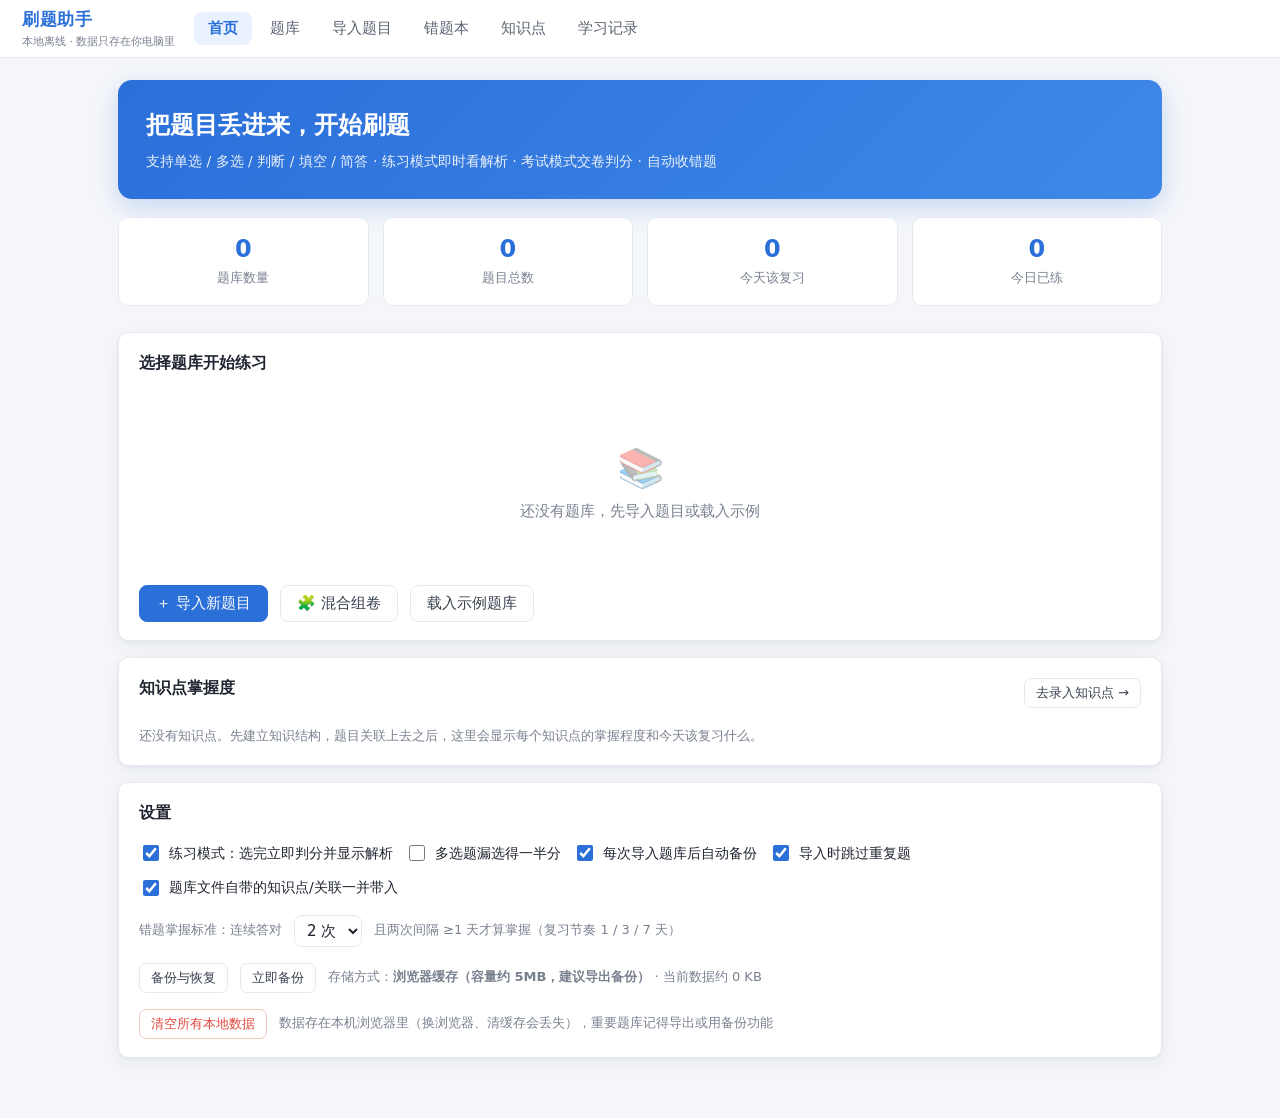
==== brush-quiz/index.html @ 9d6b0008 "添加 刷题助手（brush-quiz）：本地离线刷题应用（练习/考试/错题本/知识点掌握度）" ====
<!-- 刷题助手 · 发布版（由 build.js 从 index.dev.html 自动生成，请勿直接改这个文件） -->
<!DOCTYPE html><html lang="zh-CN"><head><meta charset="UTF-8"><meta name="viewport" content="width=device-width, initial-scale=1"><title>刷题助手 · 本地版</title><style>:root{--primary:#2b6fd9;--primary-dark:#1f56ad;--primary-soft:#eaf2ff;--ok:#18a058;--ok-soft:#e7f8ef;--err:#e0463c;--err-soft:#fdeceb;--warn:#e08b12;--warn-soft:#fff5e3;--bg:#f4f6f9;--card:#ffffff;--text:#1f2430;--muted:#79818f;--line:#e6e9ef;--radius:10px;--shadow:0 1px 3px rgba(20,30,50,.06),0 6px 18px rgba(20,30,50,.05)}*{box-sizing:border-box}.card.drop-on{border-color:var(--primary);background:var(--primary-soft);box-shadow:0 0 0 3px rgba(43,111,217,.14);transition:background .12s,border-color .12s}.card.drop-on::after{content:'松手就导入';display:block;margin-top:8px;font-size:13px;color:var(--primary)}html,body{margin:0;padding:0}body{font-family:system-ui,-apple-system,"PingFang SC","Microsoft YaHei","Helvetica Neue",Arial,sans-serif;background:var(--bg);color:var(--text);font-size:15px;line-height:1.6;-webkit-font-smoothing:antialiased}button,input,select,textarea{font-family:inherit;font-size:inherit;color:inherit}button{cursor:pointer}a{color:var(--primary);text-decoration:none}.topbar{position:sticky;top:0;z-index:50;background:#fff;border-bottom:1px solid var(--line);display:flex;align-items:center;gap:18px;padding:0 22px;height:58px}.brand{font-weight:700;font-size:17px;letter-spacing:.5px;color:var(--primary);white-space:nowrap}.brand small{display:block;font-size:11px;color:var(--muted);font-weight:400;letter-spacing:0}.nav{display:flex;gap:4px;overflow-x:auto}.nav button{background:none;border:0;padding:7px 14px;border-radius:8px;color:#5b6472;font-weight:500;white-space:nowrap}.nav button:hover{background:#f1f4f8}.nav button.active{background:var(--primary-soft);color:var(--primary);font-weight:600}.spacer{flex:1}.topbar .mini{font-size:12.5px;color:var(--muted)}.wrap{max-width:1080px;margin:0 auto;padding:22px 18px 60px}.wrap.wide{max-width:1240px}.card{background:var(--card);border:1px solid var(--line);border-radius:var(--radius);box-shadow:var(--shadow)}.pad{padding:18px 20px}.mt{margin-top:16px}.mt2{margin-top:26px}.row{display:flex;gap:12px;align-items:center;flex-wrap:wrap}.between{display:flex;gap:12px;align-items:center;justify-content:space-between;flex-wrap:wrap}.muted{color:var(--muted)}.small{font-size:13px}h2{font-size:19px;margin:0 0 4px}h3{font-size:15.5px;margin:0 0 10px}.btn{border:1px solid var(--line);background:#fff;border-radius:8px;padding:8px 16px;font-weight:500;transition:.15s;color:#39414f}.btn:hover{border-color:#c9d3e2;background:#fafbfd}.btn.primary{background:var(--primary);border-color:var(--primary);color:#fff}.btn.primary:hover{background:var(--primary-dark);border-color:var(--primary-dark)}.btn.ok{background:var(--ok);border-color:var(--ok);color:#fff}.btn.ok:hover{filter:brightness(.94)}.btn.danger{color:var(--err);border-color:#f3c7c3}.btn.danger:hover{background:var(--err-soft)}.btn.sm{padding:5px 11px;font-size:13px;border-radius:7px}.btn:disabled{opacity:.5;cursor:not-allowed}.btn.ghost{background:transparent;border-color:transparent;color:var(--primary)}.btn.ghost:hover{background:var(--primary-soft)}label.f{display:block;font-size:13px;color:#5b6472;margin-bottom:5px;font-weight:500}input[type=text],input[type=number],select,textarea{width:100%;padding:9px 11px;border:1px solid var(--line);border-radius:8px;background:#fff;outline:none}input[type=text]:focus,input[type=number]:focus,select:focus,textarea:focus{border-color:var(--primary);box-shadow:0 0 0 3px rgba(43,111,217,.12)}textarea{resize:vertical;line-height:1.6}.field{margin-bottom:14px}.grid2{display:grid;grid-template-columns:1fr 1fr;gap:14px}.grid3{display:grid;grid-template-columns:repeat(3,1fr);gap:14px}@media(max-width:720px){.grid2,.grid3{grid-template-columns:1fr}}.hero{background:linear-gradient(135deg,#2b6fd9,#3f88e8);color:#fff;border-radius:14px;padding:26px 28px;box-shadow:0 8px 24px rgba(43,111,217,.22)}.hero h1{margin:0 0 6px;font-size:24px}.hero p{margin:0;opacity:.9;font-size:14px}.stat-grid{display:grid;grid-template-columns:repeat(4,1fr);gap:14px;margin-top:18px}@media(max-width:720px){.stat-grid{grid-template-columns:repeat(2,1fr)}}.stat{background:#fff;border:1px solid var(--line);border-radius:var(--radius);padding:16px;text-align:center}.stat b{display:block;font-size:24px;color:var(--primary);line-height:1.3}.stat span{font-size:12.5px;color:var(--muted)}.bank-list{display:flex;flex-direction:column;gap:10px}.bank-item{display:flex;align-items:center;gap:14px;padding:14px 16px;border:1px solid var(--line);border-radius:var(--radius);background:#fff}.bank-item:hover{border-color:#c3d5f0}.bank-item .nm{font-weight:600}.bank-item .meta{font-size:12.5px;color:var(--muted);margin-top:2px}.tag{display:inline-block;font-size:11.5px;padding:1px 8px;border-radius:20px;background:#eef1f6;color:#5b6472;margin-right:5px}.tag.blue{background:var(--primary-soft);color:var(--primary)}.tag.green{background:var(--ok-soft);color:var(--ok)}.tag.red{background:var(--err-soft);color:var(--err)}.tag.orange{background:var(--warn-soft);color:var(--warn)}.empty{text-align:center;padding:46px 20px;color:var(--muted)}.empty .ico{font-size:38px;opacity:.4}.quiz-head{position:sticky;top:58px;z-index:40;background:#fff;border-bottom:1px solid var(--line);padding:10px 18px;display:flex;align-items:center;gap:16px;flex-wrap:wrap}.quiz-body{display:grid;grid-template-columns:1fr 250px;gap:18px;align-items:start;margin-top:18px}@media(max-width:900px){.quiz-body{grid-template-columns:1fr}.sheet{position:static!important}}.sheet{position:sticky;top:120px}.sheet-grid{display:grid;grid-template-columns:repeat(5,1fr);gap:8px}.cell{aspect-ratio:1;border:1px solid var(--line);border-radius:7px;background:#fff;font-size:13px;display:flex;align-items:center;justify-content:center;position:relative;font-weight:500}.cell:hover{border-color:var(--primary)}.cell.done{background:var(--primary-soft);border-color:#bcd6f7;color:var(--primary)}.cell.right{background:var(--ok-soft);border-color:#b7e6cb;color:var(--ok)}.cell.wrong{background:var(--err-soft);border-color:#f6c7c3;color:var(--err)}.cell.mark{border-color:var(--warn);color:var(--warn)}.cell.cur{outline:2px solid var(--primary);outline-offset:1px}.cell .star{position:absolute;top:-4px;right:-4px;font-size:10px;color:#f5b73d}.legend{display:flex;flex-wrap:wrap;gap:10px;font-size:12px;color:var(--muted);margin-top:12px}.legend i{width:11px;height:11px;border-radius:3px;display:inline-block;margin-right:4px;border:1px solid var(--line);vertical-align:-1px}.qcard{padding:22px 24px}.qtitle{display:flex;gap:8px;align-items:baseline;margin-bottom:12px;flex-wrap:wrap}.qno{font-size:17px;font-weight:700}.qstem{font-size:16px;line-height:1.85;white-space:pre-wrap;word-break:break-word}.qstem img{max-width:100%}.opts{display:flex;flex-direction:column;gap:10px;margin-top:16px}.opt{display:flex;gap:11px;align-items:flex-start;padding:12px 14px;border:1px solid var(--line);border-radius:9px;background:#fff;cursor:pointer;text-align:left;width:100%;transition:.12s;line-height:1.6}.opt:hover{border-color:#bcd6f7;background:#fafbfd}.opt .k{flex:0 0 26px;height:26px;border-radius:50%;border:1px solid var(--line);display:flex;align-items:center;justify-content:center;font-size:13px;font-weight:600;background:#fff}.opt .k.sq{border-radius:6px}.opt.sel{border-color:var(--primary);background:var(--primary-soft)}.opt.sel .k{background:var(--primary);color:#fff;border-color:var(--primary)}.opt.right{border-color:var(--ok);background:var(--ok-soft)}.opt.right .k{background:var(--ok);color:#fff;border-color:var(--ok)}.opt.bad{border-color:var(--err);background:var(--err-soft)}.opt.bad .k{background:var(--err);color:#fff;border-color:var(--err)}.opt.locked{cursor:default}.blanks{display:flex;flex-direction:column;gap:10px;margin-top:14px}.blank-row{display:flex;gap:10px;align-items:center}.blank-row .idx{flex:0 0 auto;font-size:13px;color:var(--muted)}.blank-row input{flex:1;min-width:0}.feedback{margin-top:16px;border-radius:9px;padding:13px 15px;font-size:14px}.anscmp{display:grid;grid-template-columns:repeat(auto-fit,minmax(200px,1fr));gap:10px;margin-top:8px}.anscmp b{font-size:12px;color:var(--muted);font-weight:600}.anscmp pre{margin:4px 0 0;padding:7px 10px;background:rgba(255,255,255,.75);border:1px solid var(--line);border-radius:7px;font-size:13px;line-height:1.6;white-space:pre-wrap;word-break:break-word;font-family:ui-monospace,SFMono-Regular,Menlo,Consolas,"Courier New",monospace}.feedback.ok{background:var(--ok-soft);border:1px solid #c6ecd6}.feedback.bad{background:var(--err-soft);border:1px solid #f6cdc9}.feedback b{display:block;margin-bottom:4px}.qfoot{display:flex;gap:10px;align-items:center;justify-content:space-between;margin-top:20px;padding-top:16px;border-top:1px dashed var(--line);flex-wrap:wrap}.timer{font-variant-numeric:tabular-nums;font-weight:600;color:var(--primary)}.timer.urgent{color:var(--err)}.progress{height:6px;background:#eef1f6;border-radius:6px;overflow:hidden;flex:1;min-width:120px}.progress i{display:block;height:100%;background:var(--primary);border-radius:6px;transition:.25s}.score-card{display:flex;align-items:center;gap:26px;padding:24px;flex-wrap:wrap}.score-num{font-size:46px;font-weight:800;line-height:1;color:var(--primary)}.score-num.pass{color:var(--ok)}.score-num.fail{color:var(--err)}.ring{flex:0 0 auto}.res-item{padding:16px 18px;border-top:1px solid var(--line)}.res-item .stemline{font-size:15px;line-height:1.75}.res-item .ansline{margin-top:10px;font-size:13.5px;display:flex;flex-wrap:wrap;gap:6px 18px}.badge{font-size:12px;padding:2px 9px;border-radius:6px;font-weight:600}.badge.ok{background:var(--ok-soft);color:var(--ok)}.badge.bad{background:var(--err-soft);color:var(--err)}.badge.warn{background:var(--warn-soft);color:var(--warn)}table.tb{width:100%;border-collapse:collapse;font-size:14px}table.tb th,table.tb td{padding:9px 10px;border-bottom:1px solid var(--line);text-align:left;vertical-align:top}table.tb th{color:var(--muted);font-weight:600;font-size:13px;background:#fafbfd}table.tb tr:hover td{background:#fafbfd}.scroll{overflow-x:auto}.toast{position:fixed;left:50%;bottom:34px;transform:translate(-50%,20px);background:#222831;color:#fff;padding:10px 20px;border-radius:8px;font-size:14px;opacity:0;pointer-events:none;transition:.22s;z-index:999}.toast.show{opacity:1;transform:translate(-50%,0)}.modal{position:fixed;inset:0;background:rgba(20,25,35,.45);display:none;align-items:center;justify-content:center;z-index:200;padding:20px}.modal.show{display:flex}.modal-box{background:#fff;border-radius:12px;max-width:640px;width:100%;max-height:86vh;overflow:auto;padding:22px}.code{background:#f7f9fc;border:1px solid var(--line);border-radius:8px;padding:12px 14px;font-size:13px;line-height:1.7;white-space:pre-wrap;word-break:break-word;font-family:ui-monospace,Menlo,Consolas,"Courier New",monospace}hr.sep{border:0;border-top:1px solid var(--line);margin:18px 0}.pv-item{border:1px solid var(--line);border-radius:9px;padding:12px 14px;margin-bottom:10px;background:#fff}.pv-item.has{border-color:#f0c4bf;background:#fffaf9}.pv-item .idx{font-weight:700;color:var(--muted);min-width:32px;font-size:13px}.pv-item textarea{min-height:42px;font-size:13.5px}.pv-item .fld{margin-bottom:7px}.pv-item label.f{margin-bottom:3px}.pv-scroll{max-height:460px;overflow:auto;padding-right:4px}details.raw{margin-top:12px}details.raw summary{cursor:pointer;color:var(--primary);font-size:14px}details.raw pre{background:#f7f9fc;border:1px solid var(--line);border-radius:8px;padding:10px;font-size:12.5px;white-space:pre-wrap;word-break:break-word;max-height:240px;overflow:auto;margin-top:8px;line-height:1.6}.tagbar{display:flex;flex-wrap:wrap;gap:8px}.tagpick{border:1px solid var(--line);background:#fff;border-radius:20px;padding:3px 12px;font-size:13px;cursor:pointer}.tagpick.on{background:var(--primary);border-color:var(--primary);color:#fff}.tagpick .n{opacity:.65;font-size:12px;margin-left:4px}.view{display:none}.view.show{display:block}.chk{display:flex;align-items:center;gap:7px;font-size:14px;cursor:pointer;user-select:none}.chk input{width:16px;height:16px;accent-color:var(--primary)}.codeblock{margin:12px 0;border:1px solid var(--line);border-radius:9px;background:#f7f9fc;overflow:hidden}.codeblock .cb-head{display:flex;align-items:center;justify-content:space-between;gap:10px;padding:5px 10px 5px 14px;background:#eef2f8;border-bottom:1px solid var(--line);font-size:12px;color:var(--muted)}.codeblock .cb-head .ops{display:flex;gap:6px;align-items:center}.codeblock pre{margin:0;padding:12px 15px;overflow:auto;max-height:420px;font-size:13px;line-height:1.6;font-family:ui-monospace,SFMono-Regular,Menlo,Consolas,"Courier New",monospace;white-space:pre;tab-size:4;background:#f7f9fc}.codeblock pre.fold{max-height:220px}.codeblock .cb-more{padding:6px 14px;border-top:1px dashed var(--line);background:#fff}.mini-btn{border:1px solid var(--line);background:#fff;border-radius:6px;padding:2px 9px;font-size:12px;color:#5b6472}.mini-btn:hover{border-color:var(--primary);color:var(--primary);background:var(--primary-soft)}.rtext{white-space:pre-wrap;word-break:break-word}.qimgs{display:flex;flex-wrap:wrap;gap:10px;margin:10px 0}.qimgs img{max-width:100%;max-height:340px;border:1px solid var(--line);border-radius:8px;background:#fff;cursor:zoom-in;display:block}.qimgs img.thumb{max-width:130px;max-height:90px}.opt .ot{flex:1;min-width:0}.opt .ot img.thumb{max-width:120px;max-height:80px;border:1px solid var(--line);border-radius:6px;margin-top:6px;display:block}.opt .ot pre{margin:0;font-family:ui-monospace,SFMono-Regular,Menlo,Consolas,"Courier New",monospace;font-size:12.5px;line-height:1.55;white-space:pre-wrap;word-break:break-word;background:#f7f9fc;border-radius:6px;padding:6px 9px}.imgzoom{max-width:96vw;max-height:80vh;display:block;margin:0 auto;border-radius:8px;background:#fff}.imgcell{display:flex;gap:8px;align-items:center;margin-top:6px}.imgcell img{max-width:110px;max-height:74px;border:1px solid var(--line);border-radius:6px}.file-item{border:1px solid var(--line);border-radius:9px;padding:11px 14px;margin-bottom:9px;background:#fff;display:flex;gap:10px;align-items:center;flex-wrap:wrap}.file-item.off{opacity:.42}.file-item .fn{font-weight:600;min-width:150px;flex:1}.file-item .meta{font-size:12.5px;color:var(--muted);width:100%;padding-left:26px}.file-item input[type=text]{max-width:320px}.bsel{border:1px solid var(--line);background:#fff;border-radius:20px;padding:3px 12px;font-size:13px;cursor:pointer}.bsel.on{background:var(--primary);border-color:var(--primary);color:#fff}.report{display:grid;grid-template-columns:repeat(auto-fill,minmax(132px,1fr));gap:10px;margin-top:12px}.report .rp{border:1px solid var(--line);border-radius:9px;padding:9px 12px;background:#fff}.report .rp b{display:block;font-size:19px;line-height:1.3}.report .rp span{font-size:12px;color:var(--muted)}.report .rp.err b{color:var(--err)}.report .rp.warn b{color:var(--warn)}.report .rp.ok b{color:var(--ok)}.mbar{height:6px;border-radius:6px;background:#eef1f6;overflow:hidden;min-width:70px;flex:1;max-width:160px}.mbar i{display:block;height:100%;background:var(--ok);border-radius:6px}.mbar i.low{background:var(--err)}.mbar i.mid{background:var(--warn)}.modal-box.wide{max-width:880px}.ptree{border:1px solid var(--line);border-radius:10px;background:#fff;overflow:hidden}.ptree .hd{display:flex;align-items:center;gap:8px;padding:9px 14px;background:#f7f9fc;border-bottom:1px solid var(--line);font-size:12px;color:var(--muted)}.pt-row{display:flex;align-items:flex-start;gap:8px;padding:9px 14px;border-bottom:1px solid var(--line)}.pt-row:last-child{border-bottom:0}.pt-row:hover{background:#fafbfd}.pt-row .nmid{flex:1;min-width:0}.pt-row .nm{font-weight:600;cursor:pointer;word-break:break-all}.pt-row .nm:hover{color:var(--primary);text-decoration:underline}.pt-row .cnt{font-size:11.5px;color:var(--muted);margin-top:2px}.pt-row.open{background:#f4f8ff}.pt-toggle{width:16px;flex:0 0 16px;text-align:center;cursor:pointer;color:var(--muted);user-select:none;font-size:11px;line-height:22px}.pt-bar{width:110px;flex:0 0 110px}.lvl{font-size:11px;padding:1px 8px;border-radius:20px;white-space:nowrap;flex:0 0 auto}.lvl0{background:#eef1f6;color:#8a93a3}.lvl1{background:#fde9e9;color:#c0392b}.lvl2{background:#fdf3e0;color:#b7791f}.lvl3{background:#eaf3fd;color:#2b6cb0}.lvl4{background:#e6f6ec;color:#1e7e43}.evid{font-size:10.5px;padding:1px 6px;border-radius:4px;white-space:nowrap;flex:0 0 auto;cursor:help;letter-spacing:.2px}.e-none{background:#eef1f6;color:#8a93a3}.e-low{background:#fff4e5;color:#b7791f;border:1px solid #f3dcae}.e-mid{background:#eaf3fd;color:#2b6cb0;border:1px solid #c9dcf7}.e-high{background:#eaf7ef;color:#1e7e43;border:1px solid #b7e6cb}.e-stable{background:#e6f6ec;color:#12683a;border:1px solid #8fd8ab;font-weight:600}.evid-line{font-size:12px;color:var(--muted);margin-top:4px}.rz-list{display:flex;gap:5px;flex-wrap:wrap;margin:6px 0}.rz-list span{font-size:11.5px;padding:2px 8px;border-radius:20px;background:#f2f5f9;color:#5a6473}.rz-list span.k-weak{background:#fde9e9;color:#c0392b}.rz-list span.k-wrong{background:#fde9e9;color:#c0392b}.rz-list span.k-forget{background:#fdf3e0;color:#b7791f}.rz-list span.k-card{background:#f3e9fd;color:#7b3fb0}.rz-list span.k-pre{background:#e9f0fd;color:#2b6cb0}.rz-list span.k-exam{background:#fde9ef;color:#b32a52}.rz-list span.k-goal{background:#eaf3fd;color:#2b6cb0}.rz-list span.k-know{background:#fde9e9;color:#c0392b}.rz-list span.k-perf{background:#fdf3e0;color:#b7791f}.rz-list span.k-new{background:#eef1f6;color:#5a6473}.pt-detail{background:#f7f9fc;padding:12px 16px;border-top:1px solid var(--line)}.pt-det-hd{display:flex;align-items:center;gap:8px;flex-wrap:wrap;margin-bottom:8px}.quiet-box{border:1px dashed var(--line);border-radius:8px;padding:10px 12px;background:#fff;font-size:13px;white-space:pre-wrap;word-break:break-word}.adv-grid{display:grid;grid-template-columns:repeat(auto-fill,minmax(260px,1fr));gap:10px}.adv{border:1px solid var(--line);border-left:4px solid var(--warn);border-radius:9px;padding:10px 12px;background:#fff}.adv.urgent{border-left-color:var(--err)}.adv.calm{border-left-color:var(--ok)}.adv .t{font-weight:600;font-size:14px;margin-bottom:2px}.adv .why{font-size:12px;color:var(--muted);margin-bottom:6px}.adv .acts{display:flex;gap:6px;flex-wrap:wrap}.adv .plan{margin-top:8px;border-top:1px dashed var(--line);padding-top:8px}.adv .plan .step{display:flex;gap:8px;align-items:center;font-size:12.5px;padding:3px 0}.adv .plan .step b{flex:1;font-weight:600}.adv .plan .tip{font-size:11.5px;color:var(--muted);flex:0 0 auto}.wk-grid{display:grid;grid-template-columns:repeat(auto-fill,minmax(240px,1fr));gap:10px}.wk-box{border:1px solid var(--line);border-radius:9px;padding:10px 12px;background:#fff}.wk-box h4{margin:0 0 6px;font-size:13.5px}.wk-up b{color:var(--ok)}.wk-dn b{color:var(--err)}.wk-line{display:flex;justify-content:space-between;font-size:12.5px;padding:3px 0;border-bottom:1px dashed var(--line)}.wk-line:last-child{border:0}.wk-advice{border-left:4px solid var(--primary);background:var(--primary-soft);border-radius:8px;padding:10px 14px;font-size:13px;line-height:1.7}.goal-grid{display:grid;grid-template-columns:repeat(auto-fill,minmax(180px,1fr));gap:10px}.budget{display:flex;align-items:center;gap:8px;font-size:12.5px;color:var(--muted)}.budget-bar{flex:1;height:8px;border-radius:6px;background:#eef1f6;overflow:hidden;max-width:220px}.budget-bar i{display:block;height:100%;background:var(--primary)}.card-item{border:1px solid var(--line);border-radius:9px;padding:10px 12px;background:#fff;margin-bottom:8px}.card-item .q{font-weight:600;font-size:13.5px}.card-item .a{font-size:12.5px;color:var(--muted);margin-top:4px;white-space:pre-wrap}.card-quiz{border:1px solid var(--primary);border-radius:10px;padding:14px;background:var(--primary-soft)}.card-quiz .qq{font-size:15px;font-weight:600;margin-bottom:8px}.rz{display:flex;gap:6px;flex-wrap:wrap;margin-top:8px}.rz button{border:1px solid var(--line);background:#fff;border-radius:20px;padding:3px 10px;font-size:12px;cursor:pointer;color:#5a6473}.rz button.on{background:var(--err);border-color:var(--err);color:#fff}.rz button:hover{border-color:var(--primary);color:var(--primary)}.rz button.ed{background:var(--primary-soft);border-color:#c9dcf7;color:var(--primary)}.pt-pick{border:1px solid var(--line);border-radius:9px;max-height:46vh;overflow:auto;background:#fff}.pt-pick .row2{display:flex;align-items:center;gap:8px;padding:7px 12px;border-bottom:1px solid var(--line);cursor:pointer}.pt-pick .row2:last-child{border-bottom:0}.pt-pick .row2:hover{background:#f7f9fc}.pt-pick .row2.on{background:var(--primary-soft)}.pt-pick .row2 .nm{flex:1;font-size:13px}.wchip{border:1px solid var(--line);background:#fff;border-radius:20px;padding:1px 9px;font-size:11px;cursor:pointer}.wchip.on{background:var(--primary);border-color:var(--primary);color:#fff}.help-box{background:#f7f9fc;border:1px solid var(--line);border-radius:8px;padding:9px 12px;font-size:12.5px;color:var(--muted);margin-top:8px}</style></head><body><header class="topbar"><div class="brand">刷题助手<small>本地离线 · 数据只存在你电脑里</small></div><nav class="nav" id="nav"><button data-view="home" class="active">首页</button><button data-view="bank">题库</button><button data-view="import">导入题目</button><button data-view="wrong">错题本</button><button data-view="point">知识点</button><button data-view="stats">学习记录</button></nav><div class="spacer"></div><div class="mini" id="topInfo"></div></header><div class="wrap" id="wrap"><section class="view show" id="view-home"><div class="hero"><h1>把题目丢进来，开始刷题</h1><p>支持单选 / 多选 / 判断 / 填空 / 简答 · 练习模式即时看解析 · 考试模式交卷判分 · 自动收错题</p></div><div class="stat-grid"><div class="stat"><b id="s1">0</b><span>题库数量</span></div><div class="stat"><b id="s2">0</b><span>题目总数</span></div><div class="stat"><b id="s3">0</b><span>今天该复习</span></div><div class="stat"><b id="s4">0</b><span>今日已练</span></div></div><div class="card pad mt2"><h3>选择题库开始练习</h3><div id="homeBanks" class="bank-list mt"></div><div class="row mt"><button class="btn primary" data-go="import">＋ 导入新题目</button><button class="btn" id="btnMix">🧩 混合组卷</button><button class="btn" id="btnDemo">载入示例题库</button></div></div></section><section class="view" id="view-bank"><div class="between"><h2>我的题库</h2><div class="row"><button class="btn" id="btnExportAll">导出完整备份(JSON)</button><button class="btn" id="btnImportAll">导入完整备份</button><button class="btn primary" data-go="import">＋ 导入题目</button></div><input type="file" id="impAllFile" accept=".json,application/json" style="display:none"></div><div id="bankList" class="bank-list mt"></div><div id="bankDetail" class="mt2"></div></section><section class="view" id="view-import"><h2>导入题目</h2><p class="muted small">三种方式：粘贴文本（最常用，支持从 Word / PDF / 学习通复制的题目）、上传文件、手动录入。</p><div class="card pad mt"><h3>① 粘贴题目文本</h3><div class="field"><textarea id="impText" rows="10" placeholder="直接粘贴题目，例如：
1. 下列关于函数的说法正确的是（ ）
A. 选项一
B. 选项二
C. 选项三
D. 选项四
答案：A
解析：略
2. 【多选题】下列哪些属于…（ ）
A. …
B. …
答案：AB
3. 判断题：地球是圆的。
答案：对"></textarea></div><div class="row"><button class="btn primary" id="btnParse">解析文本</button><button class="btn" id="btnPasteClear">清空</button><button class="btn ghost" id="btnFmt">查看支持的格式说明</button></div><div id="parsePreview" class="mt"></div></div><div class="card pad mt" id="dropCard"><h3>② 上传文件（可多选 / 可直接传 ZIP 整包）</h3><p class="muted small">支持 .txt / .md / .csv / .json，<b>可多选</b>：一次选中全部 <code class="inl">Java2_第X章.json</code> 会分别建题库，也可选「合并成一个题库」。</p><p class="muted small"><b>ZIP 题库包</b>（推荐给手机端）：直接选一个 <code class="inl">.zip</code>，里面可以同时装多个 JSON 题库、题图、知识点文件，系统会一次性全部导入并<b>自动把题图关联到对应题目</b>。建议结构：</p><pre class="quiet-box mt" style="font-family:ui-monospace,Menlo,Consolas,monospace;font-size:12px">Java题库.zip
├─ Java2_第1章.json        ← 每个 JSON 建一个题库（也可用 { banks:[...] } 一次装多套）
├─ Java2_第2章.json
├─ images/xxx.png          ← 题图，JSON 里写 "image":"images/xxx.png" 或只写 "xxx.png" 都能配上
└─ 知识点.json              ← {"pts":[...],"qlink":{...}}，合并进现有知识树</pre><p class="muted small">题图：JSON 里写 <code class="inl">"image": "图片名.png"</code> 或 <code class="inl">"images": ["a.png","b.png"]</code>。若不用 ZIP，就把图片放在本页 <code class="inl">index.dev.html</code> 旁边（或子文件夹里写相对路径）；也可以在题目编辑器里直接上传本地图片（会存成 base64，不怕路径错）。ZIP 包里的图片会自动转成内嵌 base64。</p><input type="file" id="impFile" accept=".txt,.md,.csv,.json,.zip,text/plain,application/zip" multiple class="mt"><div class="small muted mt" id="pickTip"><b>这块卡片支持三种投喂方式：</b>① <b>把文件拖进来</b>（整包 ZIP 也行）；② 复制文件后在本页按 <b>Ctrl+V</b> 粘贴；
        ③ 点上面的「选择文件」。三条路任选，哪条顺手用哪条。
        若三条都没反应，多半是当前窗口把文件选择拦住了 —— 用 Chrome / Edge 双击打开本页，
        别在应用内置的预览窗（或微信内置浏览器）里点。
      </div><div id="filePreview" class="mt"></div></div><div class="card pad mt"><h3>③ 手动添加一道题</h3><div class="grid3"><div class="field"><label class="f">题型</label><select id="mType"><option value="single">单选题</option><option value="multiple">多选题</option><option value="judge">判断题</option><option value="blank">填空题</option><option value="essay">简答题</option></select></div><div class="field"><label class="f">归属题库</label><select id="mBank"></select></div><div class="field"><label class="f">标签 / 章节（可留空）</label><input type="text" id="mTag" placeholder="如：Java 第3章"></div></div><div class="field"><label class="f">题干</label><textarea id="mStem" rows="3"></textarea></div><div class="field" id="mOptWrap"><label class="f">选项（每行一个，格式：A. 内容）</label><textarea id="mOpts" rows="4" placeholder="A. 选项一&#10;B. 选项二&#10;C. 选项三&#10;D. 选项四"></textarea></div><div class="grid2"><div class="field"><label class="f">答案（多选填 AB；填空多个空用 | 分隔）</label><input type="text" id="mAnswer" placeholder="A"></div><div class="field"><label class="f">解析（可选）</label><input type="text" id="mAnalysis"></div></div><button class="btn primary" id="btnAddOne">添加到题库</button></div></section><section class="view" id="view-quiz"><div class="quiz-head"><button class="btn sm" id="qExit">← 退出</button><div style="font-weight:600" id="qTitle">练习</div><div class="progress"><i id="qBar" style="width:0"></i></div><div class="small muted" id="qPos">第 1 / 1 题</div><div class="timer" id="qTimer"></div><button class="btn sm primary" id="qSubmit">交卷</button></div><div class="quiz-body"><div class="card qcard" id="qCard"></div><div class="card pad sheet"><div class="between"><h3 style="margin:0">答题卡</h3><span class="small muted" id="sheetInfo"></span></div><div class="sheet-grid mt" id="sheetGrid"></div><div class="legend"><span><i style="background:#fff"></i>未答</span><span><i style="background:var(--primary-soft)"></i>已答</span><span><i style="background:var(--ok-soft)"></i>正确</span><span><i style="background:var(--err-soft)"></i>错误</span><span><i style="border-color:var(--warn)"></i>标记</span></div><div class="row mt"><button class="btn sm" id="qMark">标记本题</button><button class="btn sm" id="qFav">☆ 收藏</button></div><div class="row mt"><button class="btn sm" id="qPrev">上一题</button><button class="btn sm primary" id="qNext">下一题 →</button></div></div></div></section><section class="view" id="view-result"><div id="resultBox"></div></section><section class="view" id="view-wrong"><div class="between"><h2>错题本</h2><div class="row"><button class="btn primary" id="btnRedoWrong">重做错题</button><button class="btn" id="btnExportWrong">导出错题</button><button class="btn" id="btnClearMastered">清除已掌握</button><button class="btn danger" id="btnClearWrong">清空</button></div></div><div id="wrongList" class="mt"></div></section><section class="view" id="view-point"><div class="between"><h2>知识点</h2><div class="row"><button class="btn" id="btnExportPts">导出知识点(JSON)</button><button class="btn" id="btnImportPts">导入知识点</button><button class="btn danger" id="btnClearPts">清空知识点</button></div><input type="file" id="iptImportPts" accept=".json,.txt,application/json,text/plain" style="display:none"></div><p class="muted small mt">先建立知识结构，再把题目关联上去 —— 系统会按「知识点」而不是「题库」来统计掌握度。<b>流程：录入知识点 → 导入题库 → 在题库详情里点「关联知识点」→ 看掌握度与今日建议。</b></p><div class="card pad mt"><h3>录入知识点</h3><p class="muted small">每行一个。用 <code class="inl">&gt;</code> 或缩进表示层级，例如 <code class="inl">Java &gt; 第3章 继承 &gt; 方法重写 vs 重载</code>。同一层级会自动排在一起，父级会自动创建。</p><textarea id="ptText" rows="6" placeholder="数据结构 > 线性表 > 顺序表的插入删除
数据结构 > 线性表 > 单链表的头插法
数据结构 > 栈和队列 > 栈的应用：括号匹配
操作系统 > 进程管理 > PV 操作
操作系统 > 死锁 > 银行家算法"></textarea><div class="row mt"><button class="btn primary" id="btnAddPts">添加到知识树</button><button class="btn" id="btnAutoLinkAll">按名称/标签自动关联题目</button><button class="btn" id="btnPtsFromTags">从题库标签生成知识点</button><button class="btn ghost" id="btnPtHelp">格式说明</button></div><div class="row mt"><input type="text" id="ptOne" placeholder="快速添加单个知识点（如：二叉树的遍历）" style="flex:1;min-width:200px"><select id="ptParent" style="max-width:280px"></select><button class="btn primary" id="btnAddPtsOne">添加</button></div><div id="ptAddMsg" class="small mt"></div></div><div class="card pad mt" id="goalBox"></div><div class="card pad mt" id="ptAdviceBox"></div><div class="card pad mt"><div class="between"><h3>知识树</h3><div class="row"><select id="ptFilter" style="max-width:200px"></select><button class="btn sm" id="btnExpandAll">展开全部</button><button class="btn sm" id="btnCollapseAll">折叠全部</button></div></div><div id="ptTree" class="mt"></div><div id="ptDetail" class="mt"></div></div></section><section class="view" id="view-stats"><div class="between"><h2>学习记录</h2><div class="row"><button class="btn" id="btnExportRecords">导出记录(CSV)</button><button class="btn danger" id="btnClearRecords">清空记录</button></div></div><div class="card pad mt" id="statsBox"></div><div class="card pad mt" id="weekBox"></div><div class="card pad mt" id="recordsBox"></div></section></div><div class="toast" id="toast"></div><div class="modal" id="modal"><div class="modal-box" id="modalBox"></div></div><script>'use strict';
const $ = s => document.querySelector(s);
const $$ = s => Array.from(document.querySelectorAll(s));
const LS_KEY ='brushquiz_v1';
function uid(p){ return (p||'q')+'_'+ Math.random().toString(36).slice(2,9)+ Date.now().toString(36).slice(-4);}
function esc(s){
return String(s==null?'':s).replace(/[&<>"']/g, c =>({'&':'&amp;','<':'&lt;','>':'&gt;','"':'&quot;',"'":'&#39;'}[c]));
}
function toast(msg){
const t = $('#toast'); t.textContent = msg; t.classList.add('show');
clearTimeout(t._t); t._t = setTimeout(()=>t.classList.remove('show'), 1900);
}
function shuffle(arr){
const a = arr.slice();
for(let i=a.length-1;i>0;i--){ const j = Math.floor(Math.random()*(i+1));[a[i],a[j]]=[a[j],a[i]];}
return a;
}
function fmtDate(ts){
const d = new Date(ts);
const p = n => String(n).padStart(2,'0');
return d.getFullYear()+'-'+p(d.getMonth()+1)+'-'+p(d.getDate())+' '+p(d.getHours())+':'+p(d.getMinutes());
}
function todayStr(){ const d=new Date(); return d.getFullYear()+'-'+(d.getMonth()+1)+'-'+d.getDate();}
function norm(s){
return String(s==null?'':s)
.replace(/[\s\u3000]/g,'')
.replace(/[！-～]/g, c => String.fromCharCode(c.charCodeAt(0)- 0xFEE0))
.replace(/[。、]/g, m =>({'。':'.','、':','}[m]))
.toLowerCase();
}
function keyHalf(k){
return String(k).replace(/[Ａ-Ｈ]/g, c => String.fromCharCode(c.charCodeAt(0)- 0xFEE0)).toUpperCase();
}
function safeSrc(s){
s = String(s == null ?'': s).trim();
if(!s) return '';
if(/^javascript:/i.test(s)) return '';
if(/^(https?:\/\/|data:image\/|blob:)/i.test(s)) return s;
if(/^[a-zA-Z]:[\\/]/.test(s)||/^[\\/]/.test(s)) return s;
if(!/:/.test(s)) return s;
return '';
}
function qImages(q){
const raw = q &&(q.images != null ? q.images : q.image);
if(raw == null || raw ==='') return [];
const arr = Array.isArray(raw)? raw : String(raw).split(/[\n,]/);
return arr.map(s => safeSrc(String(s == null ?'': s))).filter(Boolean);
}
function hasImg(q){ return qImages(q).length > 0;}
function answerImages(q){
const raw = q &&(q.answerImages != null ? q.answerImages : q.answerImage);
if(raw == null || raw ==='') return [];
const arr = Array.isArray(raw)? raw : String(raw).split(/[\n,]/);
return arr.map(s => safeSrc(String(s == null ?'': s))).filter(Boolean);
}
function fp(q){
const s = norm(q.stem ||'').slice(0, 500);
const o =(q.options ||[]).map(x => String(x.key)+ norm(x.text)).join('').slice(0, 500);
return s +'||'+ o;
}
const CODE_KW =/^\s*(package|import|public|private|protected|class|interface|enum|static|final|abstract|synchronized|void|int|long|double|float|char|boolean|byte|short|String|new|if|else|for|while|do|switch|case|break|continue|return|try|catch|finally|throw|throws|this|super|extends|implements|System\.|printf|println|cout|cin|def |lambda|elif|@\w|#include|#define)/;
function isCodeLine(l){
if(!l.trim()) return true;
if(CODE_KW.test(l)) return true;
if(/^\s{2,}\S/.test(l)&&/[;{}\[\]()=<>]/.test(l)) return true;
if(/^\s*[\}\)]/.test(l)) return true;
if(/^\s*(\/\/|\/\*|\*|#)/.test(l)) return true;
if(/[;{]\s*$/.test(l)&&/[a-zA-Z_]\w*\s*\(/.test(l)) return true;
return false;
}
function splitRich(text){
const src = String(text == null ?'': text);
if(!src.trim()) return [];
if(src.indexOf('```')>= 0){
const parts = src.split('```');
const out =[];
parts.forEach((p, i)=>{
const isCode = i % 2 === 1;
let s = p;
if(isCode) s = s.replace(/^[A-Za-z0-9+#_.-]*\n/,'');
s = s.replace(/^\n+|\n+$/g,'');
if(s.trim()) out.push({ t: isCode ?'code':'text', s });
});
return out;
}
const lines = src.split('\n');
const raw = lines.map(isCodeLine);
const mark = new Array(lines.length).fill(false);
let i = 0;
while(i < lines.length){
if(raw[i]){
let j = i;
while(j < lines.length && raw[j]) j++;
let nb = 0;
for(let k = i; k < j; k++) if(lines[k].trim()) nb++;
if(nb >= 2) for(let k = i; k < j; k++) mark[k]= true;
i = j;
} else i++;
}
const out =[];
let buf =[], mode = mark[0]?'code':'text';
const push =()=>{
const s = buf.join('\n').replace(/^\n+|\n+$/g,'');
if(s.trim()) out.push({ t: mode, s });
buf =[];
};
for(let k = 0; k < lines.length; k++){
const m = mark[k]?'code':'text';
if(m !== mode){ push(); mode = m;}
buf.push(lines[k]);
}
push();
return out;
}
let _cbSeq = 0;
function renderRich(text){
return splitRich(text).map(p =>{
if(p.t ==='text') return '<div class="rtext">'+ esc(p.s).replace(/\n/g,'<br>')+'</div>';
const id ='cb'+(++_cbSeq);
const lines = p.s.split('\n');
const fold = lines.length > 18;
return '<div class="codeblock">'
+'<div class="cb-head"><span>代码 · '+ lines.length +' 行</span><span class="ops">'
+'<button class="mini-btn" data-copy="'+ id +'">一键复制</button></span></div>'
+'<pre id="'+ id +'"'+(fold ?' class="fold"':'')+'>'+ esc(p.s)+'</pre>'
+(fold ?'<div class="cb-more"><button class="mini-btn" data-fold="'+ id +'">展开全部（共 '+ lines.length +' 行）</button></div>':'')
+'</div>';
}).join('');
}
function hasCode(q){ return splitRich((q && q.stem)||'').some(x => x.t ==='code');}
function stemBlock(q, thumb){
let h = renderRich((q && q.stem)||'');
const imgs = qImages(q);
if(imgs.length){
h +='<div class="qimgs">'+ imgs.map(s =>
'<img src="'+ esc(s)+'" data-zoom="'+ esc(s)+'" alt="题图"'+(thumb ?' class="thumb"':'')+'>'
).join('')+'</div>';
}
return h;
}
function optTextHtml(t){
const s = String(t == null ?'': t);
if(/\n/.test(s)||(CODE_KW.test(s)&&/[;{}]/.test(s))) return '<pre>'+ esc(s)+'</pre>';
return esc(s);
}
function copyText(s){
if(navigator.clipboard && navigator.clipboard.writeText){
navigator.clipboard.writeText(s).then(()=> toast('代码已复制'),()=> fallbackCopy(s));
} else fallbackCopy(s);
}
function fallbackCopy(s){
const ta = document.createElement('textarea');
ta.value = s; ta.style.position ='fixed'; ta.style.left ='-9999px';
document.body.appendChild(ta); ta.select();
try{ document.execCommand('copy'); toast('代码已复制');}
catch(e){ toast('复制失败，请手动选中复制');}
ta.remove();
}
function statOf(qid){
const s =(DB.qstat ||{})[qid];
if(!s ||!s.n) return null;
return { n:s.n, ok:s.ok || 0, rate: Math.round((s.ok || 0)/ s.n * 100), lastOk:!!s.lastOk, avg: Math.round((s.sum || 0)/ s.n), last: s.last || 0, conf: s.conf ||''};
}
const CONF =[
{ k:'sure', t:'确定会', w:1 },
{ k:'mid', t:'有点犹豫', w:0.7 },
{ k:'guess', t:'靠猜', w:0.3 },
{ k:'none', t:'不会', w:0 }
];
function confName(k){ const c = CONF.find(x => x.k === k); return c ? c.t :'';}
function confW(k){ const c = CONF.find(x => x.k === k); return c ? c.w : 1;}
function touchStat(q, ok, sec, conf){
if(!q ||!q.id) return;
DB.qstat = DB.qstat ||{};
const s = DB.qstat[q.id]||(DB.qstat[q.id]={ n:0, ok:0, sum:0, last:0, lastOk:false });
s.n++;
if(ok) s.ok =(s.ok || 0)+ 1;
s.sum =(s.sum || 0)+ Math.max(0, Math.round(sec || 0));
s.last = Date.now();
s.lastOk =!!ok;
if(conf) s.conf = conf;
}
function logAttempt(qid, ok, sec, conf, state){
DB.qlog = DB.qlog ||[];
DB.qlog.push({
id: uid('l'), qid, ts: Date.now(),
ok: ok ? 1 : 0, sec: Math.max(0, Math.round(sec || 0)),
conf: conf ||'', state: state ||''
});
if(DB.qlog.length > 6000) DB.qlog = DB.qlog.slice(-4000);
}
function qLogs(qid, from, to){
return (DB.qlog ||[]).filter(l => l.qid === qid &&(!from || l.ts >= from)&&(!to || l.ts < to));
}
function qRecentLogs(qid, n){
return qLogs(qid).slice(-n ||-3);
}
function setConf(qid, k){
if(!CONF.some(x => x.k === k)) return;
DB.qstat = DB.qstat ||{};
const s = DB.qstat[qid];
if(s) s.conf = k;
const logs = qLogs(qid);
if(logs.length) logs[logs.length - 1].conf = k;
const wrongz = DB.wrong.find(x => x.qid === qid);
if(s && s.lastOk &&(k ==='guess'|| k ==='none')){
if(!wrongz){
const q = qById(qid);
if(q) pushWrong(q,[]);
const w2 = DB.wrong.find(x => x.qid === qid);
if(w2){ w2.reason ='guess'; w2.manual = true;}
} else { wrongz.reason ='guess';}
} else if(s && s.lastOk && wrongz && wrongz.reason ==='guess'&&(k ==='sure'|| k ==='mid')){
if(wrongz.manual &&(wrongz.wrongCount || 0)<= 1) DB.wrong = DB.wrong.filter(x => x.qid !== qid);
else wrongz.reason ='';
}
save();
}
const PDAY = 86400000;
const REASONS =[
{ k:'concept', t:'概念不清', kind:'know'},
{ k:'memory', t:'定义/公式没记住', kind:'know'},
{ k:'judge', t:'条件判断错', kind:'know'},
{ k:'method', t:'方法选择错', kind:'know'},
{ k:'careless',t:'审题/粗心', kind:'perf'},
{ k:'calc', t:'计算失误', kind:'perf'},
{ k:'express', t:'表达不完整', kind:'perf'},
{ k:'guess', t:'其实不会，蒙对的', kind:'know'}
];
function reasonName(k){ const r = REASONS.find(x => x.k === k); return r ? r.t :'';}
function setReason(qid, k){
const w =(DB.wrong ||[]).find(x => x.qid === qid);
if(!w) return false;
w.reason =(w.reason === k)?'': k;
w.reasonAt = Date.now();
save();
return true;
}
function reasonAdviceHtml(w){
if(!w ||!w.reason) return '';
const r = REASONS.find(x => x.k === w.reason);
if(!r) return '';
return '<div class="small muted mt">已记录：<b>'+ esc(r.t)+'</b> —— '
+(r.kind ==='know'?'知识型 → 回到知识卡与问答自测，不要急着刷同类题。'
:'表现型 → 做限时训练和步骤复盘。')
+'</div>';
}
function findPt(id){ return (DB.pts ||[]).find(p => p.id === id);}
function ptName(id){ const p = findPt(id); return p ? p.name :'（已删除）';}
function ptChildren(pid){ return (DB.pts ||[]).filter(p =>(p.parent ||'')=== pid).sort((a,b)=>(a.order||0)-(b.order||0));}
function ptRootIds(){ return ptChildren('');}
function ptSubtree(pid){
const out =[pid], stack =[pid];
while(stack.length){
const c = ptChildren(stack.pop());
c.forEach(x =>{ out.push(x.id); stack.push(x.id);});
}
return out;
}
function ptPath(id, sep){
const names =[];
let cur = findPt(id), guard = 0;
while(cur && guard++< 12){ names.unshift(cur.name); cur = cur.parent ? findPt(cur.parent): null;}
return names.join(sep ||' › ');
}
function ptDepth(id){
let d = 0, cur = findPt(id), guard = 0;
while(cur && cur.parent && guard++< 12){ d++; cur = findPt(cur.parent);}
return d;
}
function ptLeaves(){
const ids ={};
(DB.pts ||[]).forEach(p =>{ if(p.parent) ids[p.parent]= 1;});
return (DB.pts ||[]).filter(p =>!ids[p.id]);
}
function ptLog(pid, type, detail){
DB.ptlog = DB.ptlog ||[];
DB.ptlog.push({ id: uid('g'), pid, ts: Date.now(), type, detail: String(detail ||'')});
if(DB.ptlog.length > 2000) DB.ptlog = DB.ptlog.slice(-1200);
}
function ptLogs(pid, limit){
const all =(DB.ptlog ||[]).filter(x => x.pid === pid).sort((a,b)=> b.ts - a.ts);
return limit ? all.slice(0, limit): all;
}
const PTLOG_NAME ={ create:'创建', edit:'修改', merge:'合并', split:'拆分', delete:'删除','import':'导入'};
function ptTouch(p, type, detail){
if(!p) return;
p.updated = Date.now();
if(type) ptLog(p.id, type, detail);
}
function ptHealth(p){
const nQ = linkedCount(p.id);
const nCard =(p.cards ||[]).length;
const note = String(p.note ||'').trim().length >= 8;
const qs = ptQuestions(p.id, false);
let tries = 0;
qs.forEach(q =>{ const s = statOf(q.id); if(s) tries += s.n;});
const cardN =(DB.cardlog ||[]).filter(l => l.pid === p.id).length +(p.cards ||[]).reduce((s,c)=> s +(((DB.cardstat||{})[c.id]||{}).n || 0), 0);
return { nQ, nCard, note, tries, active: tries + cardN > 0, linkName: p.cards && p.cards.length ? 1 : 0 };
}
function ptPre(pid){ const p = findPt(pid); return (p && Array.isArray(p.pre))? p.pre.filter(i => findPt(i)):[];}
function setPtPre(pid, ids){
const p = findPt(pid); if(!p) return;
p.pre = Array.isArray(ids)? ids.filter(i => findPt(i)&& i !== pid):[];
ptTouch(p,'edit','修改前置知识点：'+(p.pre.map(i => ptName(i)).join('、')||'（无）'));
save();
}
function ptDependents(pid){ return (DB.pts ||[]).filter(p => ptPre(p.id).includes(pid));}
function qLinks(qid){ return (DB.qlink ||{})[qid]||[];}
function qPids(qid){ return qLinks(qid).map(l => l.p);}
function setQLink(qid, links){
DB.qlink = DB.qlink ||{};
if(!links.length) delete DB.qlink[qid]; else DB.qlink[qid]= links;
}
function linkWeight(qid, pid){
const l = qLinks(qid).find(x => x.p === pid);
return l ?(+l.w || 1): 0;
}
function toggleLink(qid, pid, w){
const links = qLinks(qid).slice();
const i = links.findIndex(l => l.p === pid);
if(i >= 0) links.splice(i, 1); else links.push({ p: pid, w: w || 1 });
setQLink(qid, links);
return links;
}
function allQuestions(){
const out =[];
DB.banks.forEach(b =>(b.questions ||[]).forEach(q => out.push(q)));
return out;
}
function qById(qid){ let hit = null; DB.banks.forEach(b =>{ const q =(b.questions||[]).find(x => x.id === qid); if(q) hit = q;}); return hit;}
function ptQuestions(pid, includeSub){
const ids = includeSub ? ptSubtree(pid):[pid];
const setP ={}; ids.forEach(i =>{ setP[i]= 1;});
return allQuestions().filter(q => qPids(q.id).some(p => setP[p]));
}
function linkedCount(pid){
let n = 0;
DB.banks.forEach(b =>(b.questions ||[]).forEach(q =>{ if(qPids(q.id).includes(pid)) n++;}));
return n;
}
function ptKeywords(p){
const kw =[p.name].concat(String(p.alias ||'').split(/[,，、;；]/).map(s => s.trim()).filter(Boolean));
return kw.map(k => String(k).toLowerCase()).filter(k => k.length >= 2);
}
function suggestForQ(q, limit){
if(!(DB.pts ||[]).length) return [];
const text =((q.stem ||'')+' '+ qTags(q).join(' ')).toLowerCase();
const out =[];
(DB.pts ||[]).forEach(p =>{
let hit = 0;
ptKeywords(p).forEach(k =>{ if(text.indexOf(k.toLowerCase())>= 0) hit++;});
if(hit) out.push({ pid: p.id, score: hit, name: p.name });
});
return out.sort((a,b)=> b.score - a.score).slice(0, limit || 5);
}
function autoLinkAll(){
const on = DB.settings.autoLink !== false;
let n = 0;
allQuestions().forEach(q =>{
const cur = qPids(q.id);
if(cur.length) return;
const s = suggestForQ(q, 1);
if(s.length){ toggleLink(q.id, s[0].pid, 1); n++;}
});
if(n) save();
return n;
}
const LVL_NAME =['未接触','薄弱','一般','良好','掌握'];
function lvlOf(score){
if(score <= 0) return { i:0, name:'未接触', cls:'lvl0'};
if(score < 50) return { i:1, name:'薄弱', cls:'lvl1'};
if(score < 70) return { i:2, name:'一般', cls:'lvl2'};
if(score < 85) return { i:3, name:'良好', cls:'lvl3'};
return { i:4, name:'掌握', cls:'lvl4'};
}
const EVID_NAME ={ none:'未关联题目', low:'证据不足', mid:'初步估计', high:'较可信', stable:'稳定掌握'};
const EVID_TIP ={
none:'这个知识点还没挂题、也没问答卡，先去做「关联题目」或补几张问答卡。',
low:'数据太少（练过的题 < 2 道、次数 < 3 次），这个分数只能当参考，不要当结论。',
mid:'有一定数据了，但还不足以稳定判断，继续练几次会更准。',
high:'样本够了，这个分数基本可信，可以用来决定复习优先级。',
stable:'多次答对且近期复习过，可以低频维护；超过 21 天没碰会自动降级。'
};
function evidLevel(m){
const cTotal = m.cardTotal || 0, cAtt = m.cardAttempts || 0;
if(!m.total &&!cTotal) return 'none';
const e =(m.done * 2)+ m.attempts + Math.round(cAtt * 1.5);
if(e < 6) return 'low';
if(e < 15) return 'mid';
const cardOk = cTotal ?(m.cardScore >= 70): true;
if(m.score >= 85 && m.done >= 2 && m.attempts >= 6 &&!m.unWrong
&& cardOk && m.daysSince != null && m.daysSince <= 21) return 'stable';
return 'high';
}
function contribFromStat(qid, st, nowTs){
const wr = DB.wrong.find(x => x.qid === qid);
const cw = confW(st.conf);
const acc = st.n ? st.ok / st.n : 0;
const recent = st.lastOk ? 1 : 0;
const fluent = Math.min(1, st.n / 3);
const stable =!wr ? 1 :(wr.mastered ? 0.7 : 0);
const indep = st.lastOk ?(0.4 + 0.6 * cw):(cw >= 0.7 ? 0.6 : 0.2);
const days = Math.max(0, Math.floor(((nowTs || Date.now())-(st.last || 0))/ PDAY));
const decay = 1 - Math.min(0.5, days / 40);
const raw = 0.28*acc + 0.18*recent + 0.24*fluent + 0.15*stable + 0.15*indep;
return { p: raw * decay, raw, acc, recent, fluent, stable, indep, cw, days, decay };
}
function qContrib(q){
const st = statOf(q.id);
if(!st) return { p:0, raw:0, days:999, st:null, wrong:null, why:'没练过'};
const c = contribFromStat(q.id, st);
return { p:c.p, raw:c.raw, acc:c.acc, recent:c.recent, fluent:c.fluent, stable:c.stable,
indep:c.indep, cw:c.cw, days:c.days, decay:c.decay, st,
wrong: DB.wrong.find(x => x.qid === q.id), why:''};
}
function qStatAt(qid, ts){
const logs = qLogs(qid).filter(l => l.ts < ts);
if(!logs.length) return null;
const n = logs.length;
const okN = logs.filter(l => l.ok).length;
const last = logs[n-1];
return { n, ok: okN, rate: Math.round(okN / n * 100), lastOk:!!last.ok,
avg: Math.round(logs.reduce((s,l)=> s +(l.sec||0), 0)/ n), last: last.ts, conf: last.conf ||''};
}
function ptScoreBefore(pid, ts){
const qs =[];
DB.banks.forEach(b =>(b.questions ||[]).forEach(q =>{ const w = linkWeight(q.id, pid); if(w > 0) qs.push({ q, w });}));
let sumW = 0, sumP = 0, any = false;
qs.forEach(({ q, w })=>{
const st = qStatAt(q.id, ts);
if(!st) return;
any = true; sumW += w;
sumP += contribFromStat(q.id, st, ts).p * w;
});
return (any && sumW)? Math.round(sumP / sumW * 100): null;
}
function cardLogs(pid, from, to){
return (DB.cardlog ||[]).filter(l => l.pid === pid &&(!from || l.ts >= from)&&(!to || l.ts < to));
}
function logCardSelf(pid, cid, ok){
DB.cardlog = DB.cardlog ||[];
DB.cardlog.push({ id: uid('k'), pid, cid, ts: Date.now(), ok: ok ? 1 : 0 });
if(DB.cardlog.length > 3000) DB.cardlog = DB.cardlog.slice(-2000);
DB.cardstat = DB.cardstat ||{};
const s = DB.cardstat[cid]||(DB.cardstat[cid]={ n:0, ok:0, last:0, lastOk:false });
s.n++; if(ok) s.ok++; s.last = Date.now(); s.lastOk =!!ok;
}
function cardMastery(pid){
const p = findPt(pid);
const cards =(p && p.cards)||[];
const m ={ pid, total: cards.length, attempts:0, ok:0, seen:0, last:0, score:0, streakNo:0, daysSince:null };
if(!cards.length) return m;
const logs = cardLogs(pid);
const covered ={};
if(logs.length){
logs.forEach(l =>{ m.attempts++; if(l.ok) m.ok++; m.last = Math.max(m.last, l.ts || 0); if(l.cid) covered[l.cid]= 1;});
} else {
cards.forEach(c =>{
const s =(DB.cardstat ||{})[c.id];
if(!s ||!s.n) return;
m.attempts += s.n; m.ok += s.ok || 0; m.last = Math.max(m.last, s.last || 0); covered[c.id]= 1;
});
}
m.seen = Object.keys(covered).length;
m.daysSince = m.last ? Math.floor((Date.now()- m.last)/ PDAY): null;
if(!m.attempts) return m;
let sn = 0;
for(let i = logs.length - 1; i >= 0; i--){ if(!logs[i].ok) sn++; else break;}
m.streakNo = sn;
const acc = m.attempts ? m.ok / m.attempts : 0;
const cover = Math.min(1, m.seen / Math.max(1, cards.length));
const recent = logs.length ?(logs.slice(-3).filter(l => l.ok).length / Math.min(3, logs.length)): acc;
const decay = 1 - Math.min(0.5,(m.daysSince == null ? 40 : m.daysSince)/ 40);
let raw =(0.35*acc + 0.25*recent + 0.25*cover + 0.15*Math.min(1, m.attempts / 4))* decay;
if(sn >= 2) raw *= 0.7;
m.score = Math.max(0, Math.min(100, Math.round(raw * 100)));
return m;
}
function ptMastery(pid){
const qs =[];
DB.banks.forEach(b =>(b.questions ||[]).forEach(q =>{
const w = linkWeight(q.id, pid);
if(w > 0) qs.push({ q, w });
}));
const cm = cardMastery(pid);
const m ={
pid, total: qs.length,
cardTotal: cm.total, cardAttempts: cm.attempts, cardScore: cm.score, cardFailStreak: cm.streakNo,
done: 0, attempts: 0, ok: 0, last: 0, score: 0, qScore: 0,
unWrong: 0, fresh: 0, evidence:[], reasons:{}, daysSince: null, lvl: null, evid:'none'
};
let haveQ = false;
if(qs.length){
let sumW = 0, sumP = 0;
qs.forEach(({ q, w })=>{
sumW += w;
const c = qContrib(q);
sumP += c.p * w;
const st = c.st;
if(st){ m.done++; m.attempts += st.n; m.ok += st.ok; m.last = Math.max(m.last, st.last || 0);}
else m.fresh++;
if(c.wrong &&!c.wrong.mastered) m.unWrong++;
if(c.wrong && c.wrong.reason) m.reasons[c.wrong.reason]=(m.reasons[c.wrong.reason]|| 0)+ 1;
m.evidence.push({ qid:q.id, w, stem:q.stem, type:q.type, p:c.p, st:st, wrong:c.wrong, days:c.days, conf: st ? st.conf :''});
});
m.qScore = Math.round(sumP / sumW * 100);
if(m.unWrong) m.qScore = Math.max(0, m.qScore - Math.min(20, m.unWrong * 5));
m.acc = m.attempts ? Math.round(m.ok / m.attempts * 100): null;
haveQ = true;
}
const haveC =!!cm.total && cm.attempts > 0;
if(haveQ && haveC) m.score = Math.round(m.qScore * 0.7 + cm.score * 0.3);
else if(haveQ) m.score = m.qScore;
else if(haveC) m.score = cm.score;
m.hasBoth = haveQ && haveC;
m.daysSince = m.last ? Math.floor((Date.now()- m.last)/ PDAY): null;
m.lvl = lvlOf(m.score);
m.evid =(haveQ || haveC)? evidLevel(m):'none';
m.evidName = EVID_NAME[m.evid];
m.evidence.sort((a,b)=> a.p - b.p);
return m;
}
function ptMasteryAgg(pid){
const kids = ptChildren(pid);
const self = ptMastery(pid);
if(!kids.length) return self;
const list =(self.total ?[self]:[]).concat(kids.map(k => ptMasteryAgg(k.id)));
if(!list.length){ self.lvl = lvlOf(0); return self;}
let tw = 0, tp = 0;
const agg ={ total:0, done:0, attempts:0, ok:0, unWrong:0, fresh:0, last:0, reasons:{},
cardTotal:0, cardAttempts:0, cardScoreSum:0, cardScoreN:0, cardFailStreak:0 };
list.forEach(x =>{
const w = Math.max(1, x.total);
tw += w; tp += x.score * w;
agg.total += x.total; agg.done += x.done; agg.attempts += x.attempts; agg.ok += x.ok;
agg.unWrong += x.unWrong; agg.fresh += x.fresh;
agg.last = Math.max(agg.last, x.last || 0);
agg.cardTotal += x.cardTotal || 0; agg.cardAttempts += x.cardAttempts || 0;
if((x.cardTotal || 0)&&(x.cardAttempts || 0)){ agg.cardScoreSum += x.cardScore; agg.cardScoreN++;}
agg.cardFailStreak = Math.max(agg.cardFailStreak, x.cardFailStreak || 0);
Object.keys(x.reasons ||{}).forEach(k =>{ agg.reasons[k]=(agg.reasons[k]|| 0)+ x.reasons[k];});
});
agg.pid = pid;
agg.score = tw ? Math.round(tp / tw): 0;
agg.cardScore = agg.cardScoreN ? Math.round(agg.cardScoreSum / agg.cardScoreN): 0;
agg.acc = agg.attempts ? Math.round(agg.ok / agg.attempts * 100): null;
agg.daysSince = agg.last ? Math.floor((Date.now()- agg.last)/ PDAY): null;
agg.lvl = agg.total ? lvlOf(agg.score):{ i:0, name:'未关联题目', cls:'lvl0'};
agg.evid =(agg.total || agg.cardTotal)? evidLevel(agg):'none';
agg.evidName = EVID_NAME[agg.evid];
return agg;
}
const GOAL_MODE =[
{ k:'patch', t:'查漏补缺', d:'优先处理掌握度最低的知识点'},
{ k:'consolidate', t:'巩固', d:'优先处理中档（50~85）知识点，转化为稳定掌握'},
{ k:'preview', t:'预习', d:'优先处理完全没练过的新知识点'},
{ k:'sprint', t:'冲刺', d:'临近考试：优先错题与主攻范围内的薄弱点'}
];
const GOAL_PREF =[
{ k:'balanced', t:'两者兼顾'},
{ k:'quiz', t:'想做题'},
{ k:'understand', t:'先理解知识点'}
];
function goal(){
if(!DB.goal) DB.goal ={};
const g = DB.goal;
if(!g.focus) g.focus ='';
if(!g.due) g.due ='';
if(!g.minDay) g.minDay = 60;
if(!g.mode) g.mode ='patch';
if(!g.pref) g.pref ='balanced';
if(!g.reviewGap) g.reviewGap = 7;
return g;
}
function goalModeName(k){ const m = GOAL_MODE.find(x => x.k === k); return m ? m.t :'查漏补缺';}
function goalPrefName(k){ const m = GOAL_PREF.find(x => x.k === k); return m ? m.t :'两者兼顾';}
function daysToDue(){
const g = goal();
if(!g.due) return null;
const t = new Date(g.due +'T00:00:00').getTime();
if(isNaN(t)) return null;
return Math.ceil((t - Date.now())/ 86400000);
}
function todayMinutes(){
const d0 = new Date(); d0.setHours(0,0,0,0);
const from = d0.getTime();
let sec = 0;
(DB.qlog ||[]).forEach(l =>{ if(l.ts >= from) sec +=(l.sec || 0);});
(DB.cardlog ||[]).forEach(l =>{ if(l.ts >= from) sec += 45;});
return Math.round(sec / 60);
}
const TASK_DEF ={
card:{ t:'看知识卡', d:'先唤醒"这是什么"，不直接做题'},
self:{ t:'问答自测', d:'不看资料能否答出来，检验提取能力'},
wrong:{ t:'修正错题', d:'重做未掌握错题并写明错因'},
quiz:{ t:'练这里的题', d:'用题目检验能不能真正用出来'}
};
function taskMinutes(type, m){
if(type ==='card') return 4;
if(type ==='self') return Math.max(3, Math.min(10,(m.cardTotal || 0)* 2));
if(type ==='wrong')return Math.max(4, Math.min(20,(m.unWrong || 0)* 3));
return Math.max(5, Math.min(25, 6 * 2));
}
function adviceList(limit){
const g = goal();
const due = daysToDue();
const focusSet ={};
if(g.focus && findPt(g.focus)) ptSubtree(g.focus).forEach(i =>{ focusSet[i]= 1;});
const now = Date.now();
const list =[];
ptLeaves().forEach(p =>{
const m = ptMastery(p.id);
if(!m.total &&!m.cardTotal) return;
const reasons =[];
const gap =(1 - m.score / 100)* 45;
if(m.done && m.score < 50) reasons.push({ t:'掌握度只有 '+ m.score +'%（'+ m.evidName +'）', k:'weak'});
const rp = g.reviewGap || 7;
let forget = 20;
if(m.daysSince == null){ reasons.push({ t:'一次都没练过', k:'new'});}
else if(m.daysSince >= rp){
forget = Math.min(25,(m.daysSince - rp + 1)* 3);
reasons.push({ t:'已 '+ m.daysSince +' 天没复习，超过设定的 '+ rp +' 天', k:'forget'});
} else forget = Math.max(0, Math.max(0, m.daysSince - 2)* 1.2);
const wrongP = Math.min(22,(m.unWrong || 0)* 7);
if(m.unWrong) reasons.push({ t:(m.unWrong)+' 道错题还没修正', k:'wrong'});
const freshP = m.total ?(m.fresh / m.total)* 10 : 0;
if(m.total && m.fresh === m.total) reasons.push({ t:'关联的题全部没练', k:'new'});
let cardP = 0;
if(m.cardFailStreak >= 2){
cardP = 20;
reasons.push({ t:'问答自测连续 '+ m.cardFailStreak +' 次答不出来', k:'card'});
} else if(m.cardTotal && m.cardAttempts && m.cardScore < 50){
cardP = 12;
reasons.push({ t:'问答提取成功率只有 '+ m.cardScore +'%', k:'card'});
}
let streak2 = 0;
if(m.total){
let consecWrongQ = 0;
m.evidence.forEach(e =>{
const lg = qRecentLogs(e.qid, 2);
if(lg.length >= 2 && lg.every(l =>!l.ok)) consecWrongQ++;
});
if(consecWrongQ >= 1){ streak2 = 15; reasons.push({ t:'有 '+ consecWrongQ +' 道题最近连续两次答错', k:'wrong'});}
}
const rk = Object.keys(m.reasons ||{}).sort((a,b)=>(m.reasons[b]||0)-(m.reasons[a]||0));
if(rk.length){
const top = REASONS.find(x => x.k === rk[0]);
const sumPrev = rk.reduce((s,k)=> s +(m.reasons[k]||0), 0);
if(top){
const kind = top.kind ==='know'?'know':'perf';
if(sumPrev >= 2 &&(m.reasons[rk[0]]||0)* 2 >= sumPrev)
reasons.push({ t:'错因集中在「'+ top.t +'」', k:kind });
else
reasons.push({ t:'最近错因是「'+ top.t +'」（'+(top.kind ==='know'?'知识型':'表现型')+'）', k:kind });
}
}
let preP = 0;
const pres = ptPre(p.id);
const weakPre = pres.map(i =>({ p: findPt(i), m: ptMastery(i)}))
.filter(x => x.p &&(x.m.score < 60 || x.m.unWrong));
if(weakPre.length){
preP = 14;
reasons.push({ t:'前置「'+ weakPre.map(x => x.p.name).join('、')+'」还没掌握', k:'pre'});
}
const dep = ptDependents(p.id).filter(x =>{ const dm = ptMastery(x.id); return dm.score < 50 && dm.attempts;});
if(dep.length) reasons.push({ t:'它会影响后续「'+ dep.slice(0,2).map(x => x.name).join('、')+'」', k:'pre'});
if(focusSet[p.id]) reasons.push({ t:'属于当前主攻范围', k:'goal'});
if(due != null){
if(due < 0) reasons.push({ t:'已过考试/作业日期 '+(-due)+' 天', k:'exam'});
else if(due <= 14) reasons.push({ t:'距考试还有 '+ due +' 天', k:'exam'});
}
if(!reasons.length) reasons.push({ t:'保持手感，防止遗忘', k:'keep'});
let modeP = 0;
if(g.mode ==='patch'&& m.score < 50) modeP = 15;
if(g.mode ==='consolidate'&& m.score >= 50 && m.score < 85) modeP = 12;
if(g.mode ==='preview'&&(!m.attempts)) modeP = 15;
if(g.mode ==='sprint'&&(m.unWrong || m.score < 60)) modeP = 12;
const examP =(due != null && due >= 0 && due <= 14)? Math.round((14 - due)* 1.2):(due != null && due < 0 ? 10 : 0);
const focusP = focusSet[p.id]? 15 : 0;
let pri = gap + forget + wrongP + freshP + cardP + streak2 + preP + modeP + examP + focusP;
let tasks =[];
const addT =(k)=> tasks.push({ k, t: TASK_DEF[k].t, tip: TASK_DEF[k].d, min: taskMinutes(k, m)});
if(m.cardFailStreak >= 2 ||(m.cardTotal && m.cardAttempts && m.cardScore < 50 && m.attempts >= 3)){
addT('card'); addT('self'); addT('quiz');
} else if(m.unWrong){
addT('wrong'); addT('quiz');
} else if(!m.total){
addT('card'); addT('self');
} else if(m.score < 50){
addT('card'); addT('quiz');
} else {
addT('quiz');
}
if(g.pref ==='understand'&& tasks[0]&& tasks[0].k !=='card'&&(m.total && m.score < 85)) tasks.unshift({ k:'card', t:TASK_DEF.card.t, tip:TASK_DEF.card.d, min:4 });
if(g.pref ==='quiz'&& tasks[0]&& tasks[0].k ==='card'&& m.total) tasks = tasks.filter(x => x.k !=='card');
list.push({
p, m, pri: Math.round(pri), reasons,
tasks, totalMin: tasks.reduce((s,t)=> s + t.min, 0),
why: reasons.map(r => r.t).join(' · ')
});
});
list.sort((a,b)=> b.pri - a.pri);
return limit ? list.slice(0, limit): list;
}
function planInBudget(list, budgetMin){
const g = goal();
const rest = Math.max(0,(budgetMin == null ? g.minDay : budgetMin)- todayMinutes());
const plan =[];
let used = 0;
for(const it of list){
if(used >= rest) break;
let tasks = it.tasks.slice();
for(const t of tasks){
if(used + t.min > rest) continue;
plan.push({ pid: it.p.id, task: t, item: it });
used += t.min;
}
}
return { plan, used, rest, full: used >= rest };
}
function lvlBadge(m, compact){
if(!m) return '<span class="lvl lvl0">未关联</span>';
if(!m.total &&!(m.cardTotal || 0)) return '<span class="lvl lvl0">未关联</span>';
const ev =(m.evid ||'none'), evn = esc(m.evidName || EVID_NAME[ev]||'');
return '<span class="lvl '+ m.lvl.cls +'">'+ m.lvl.name +' '+ m.score +'</span>'
+(compact
?'<span class="evid e-'+ ev +'" style="padding:0 2px;background:none;color:var(--muted)" title="'+ esc(EVID_TIP[ev]||'')+'">'+ evn +'</span>'
:'<span class="evid e-'+ ev +'" title="'+ esc(EVID_TIP[ev]||'')+'">'+ evn +'</span>');
}
function barHtml(v){
const cls = v < 50 ?'low': v < 70 ?'mid':'';
return '<span class="mbar pt-bar"><i class="'+ cls +'" style="width:'+ Math.max(0, Math.min(100, v))+'%"></i></span>';
}
let PT_OPEN ={};
let PT_SEL = null;
let PT_ROOT ='';
function renderPoints(){
PT_SEL = PT_SEL && findPt(PT_SEL)? PT_SEL : null;
drawGoalBox();
drawPtStats();
drawPtAdvice();
drawPtTree();
drawPtDetail();
syncPtSelect();
}
function drawPtStats(){
const box = $('#ptAddMsg'); if(!box) return;
const leaves = ptLeaves();
let linked = 0;
leaves.forEach(p =>{ linked += linkedCount(p.id);});
const all = allQuestions().length;
const ms = leaves.map(p => ptMastery(p.id)).filter(m => m.total);
const avg = ms.length ? Math.round(ms.reduce((s,m)=> s + m.score, 0)/ ms.length): 0;
const weak = ms.filter(m => m.score < 50).length;
box.innerHTML ='<span class="muted">知识树：<b>'+(DB.pts||[]).length +'</b> 个节点 · <b>'+ leaves.length
+'</b> 个末端知识点 · 已关联 <b>'+ linked +'</b> / '+ all +' 题'
+(ms.length ?' · 平均掌握度 <b>'+ avg +'</b> · 薄弱 <b style="color:var(--err)">'+ weak +'</b> 个':'')
+'</span>';
}
function drawGoalBox(){
const box = $('#goalBox'); if(!box) return;
const g = goal();
const due = daysToDue();
const used = todayMinutes();
const pct = Math.min(100, g.minDay ? Math.round(used / g.minDay * 100): 0);
const opts =(DB.pts ||[]).map(p =>'<option value="'+ p.id +'"'+(p.id === g.focus ?' selected':'')+'>'+ esc(ptPath(p.id,' › '))+'</option>').join('');
box.innerHTML ='<div class="between"><h3>学习目标与时间预算</h3>'
+'<span class="small muted">这些参数直接改变推荐排序 —— 同一个薄弱点，离考试 3 天和刚开学的优先级不一样</span></div>'
+'<div class="goal-grid mt">'
+'<div class="field"><label class="f">当前主攻（课程 / 章节）</label><select id="gFocus"><option value="">（不限）</option>'+ opts +'</select></div>'
+'<div class="field"><label class="f">考试 / 作业日期</label><input type="date" id="gDue" value="'+ esc(g.due)+'"></div>'
+'<div class="field"><label class="f">每天可用学习时间（分钟）</label><input type="number" id="gMin" min="10" max="600" step="10" value="'+(+g.minDay || 60)+'"></div>'
+'<div class="field"><label class="f">今日目标</label><select id="gMode">'
+ GOAL_MODE.map(m =>'<option value="'+ m.k +'"'+(m.k === g.mode ?' selected':'')+'>'+ m.t +'</option>').join('')
+'</select></div>'
+'<div class="field"><label class="f">今天想怎么学</label><select id="gPref">'
+ GOAL_PREF.map(m =>'<option value="'+ m.k +'"'+(m.k === g.pref ?' selected':'')+'>'+ m.t +'</option>').join('')
+'</select></div>'
+'<div class="field"><label class="f">期望复习间隔（天）</label><input type="number" id="gGap" min="1" max="60" value="'+(+g.reviewGap || 7)+'"></div>'
+'</div>'
+'<div class="row mt"><div class="budget" style="flex:1">今天已投入 <b>'+ used +'</b> / '+(+g.minDay || 60)+' 分钟'
+'<span class="budget-bar"><i style="width:'+ pct +'%"></i></span>'
+(used >=(+g.minDay || 60)?'<span class="tag green">已达成今日预算</span>':'<span class="small muted">还剩 '+ Math.max(0,(+g.minDay||60)- used)+' 分钟</span>')
+'</div>'
+(due != null ?'<span class="tag '+(due <= 7 ?'red':'blue')+'">'
+(due < 0 ?'已过期 '+(-due)+' 天':'距考试 '+ due +' 天')+'</span>':'')
+'</div>'
+'<div class="small muted mt">当前目标：<b>'+ goalModeName(g.mode)+'</b> · '+ goalPrefName(g.pref)
+'　'+ esc((GOAL_MODE.find(m => m.k === g.mode)||{}).d ||'')+'</div>';
const save2 =()=>{
g.focus = $('#gFocus').value;
g.due = $('#gDue').value;
g.minDay = Math.max(5,+$('#gMin').value || 60);
g.mode = $('#gMode').value;
g.pref = $('#gPref').value;
g.reviewGap = Math.max(1,+$('#gGap').value || 7);
DB.goal = g;
save();
drawGoalBox(); drawPtAdvice();
};
['gFocus','gDue','gMin','gMode','gPref','gGap'].forEach(id =>{ const el = $('#'+ id); if(el) el.onchange = save2;});
}
function drawPtAdvice(){
const box = $('#ptAdviceBox'); if(!box) return;
if(!(DB.pts||[]).length){
box.innerHTML ='<h3>今日建议</h3><div class="small muted">先在上面录入知识点，系统才知道该让你复习什么。</div>';
return;
}
const g = goal();
const list = adviceList(8).filter(x => x.pri > 8);
if(!list.length){
box.innerHTML ='<h3>今日建议</h3><div class="small muted">暂时没有需要优先处理的知识点 —— 练习产生数据后，这里会按「薄弱 + 遗忘 + 未修正错题 + 问答表现 + 前置依赖」排序给出建议。</div>';
return;
}
const bud = planInBudget(list, g.minDay);
const planOf = pid => bud.plan.filter(x => x.pid === pid);
box.innerHTML ='<div class="between"><h3>今日建议（按优先级）</h3>'
+'<span class="small muted">优先级 = 掌握度缺口 + 遗忘 + 未修正错题 + 连续答错 + 问答答不出 + 前置未掌握 + 目标加成</span></div>'
+'<div class="small muted mt">今日预算 '+(+g.minDay || 60)+' 分钟，已用 '+ todayMinutes()
+' 分钟，下面按剩余 <b>'+ bud.rest +'</b> 分钟切好了每一步。</div>'
+'<div class="adv-grid mt">'
+ list.map(x =>{
const cls =(x.m.unWrong || x.m.score < 35 || x.m.cardFailStreak >= 2)?'urgent':(x.pri < 20 ?'calm':'');
const mine = planOf(x.p.id);
const steps = mine.length ? mine : x.tasks.slice(0,1).map(t =>({ pid:x.p.id, task:t }));
return '<div class="adv '+ cls +'">'
+'<div class="t">'+ esc(ptPath(x.p.id,' › '))+'</div>'
+'<div class="row" style="margin:4px 0">'+ barHtml(x.m.score)
+'<span class="small">'+ x.m.score +'</span>'+ lvlBadge(x.m)+'</div>'
+'<div class="rz-list">'+ x.reasons.map(r =>'<span class="k-'+ r.k +'">'+ esc(r.t)+'</span>').join('')+'</div>'
+'<div class="plan">'+ steps.map((s, si)=>
'<div class="step"><span class="tag">'+(si+1)+'</span>'
+'<b>'+ esc(s.task.t)+'</b>'
+'<span class="tip">'+ esc(s.task.tip)+' · '+ s.task.min +' 分钟</span>'
+'<button class="btn sm primary" data-task="'+ s.task.k +'" data-pid="'+ x.p.id +'">开始</button></div>').join('')
+'</div>'
+'<div class="acts mt">'
+'<button class="btn sm ghost" data-ptdetail="'+ x.p.id +'">诊断明细</button>'
+'</div></div>';
}).join('')
+'</div>'
+(bud.full ?'<div class="small muted mt">预算已排满，剩下的建议留到明天（或把「每天可用时间」调大）。</div>':'');
const runTask =(k, pid)=>{
if(k ==='card'|| k ==='self'){
const p = findPt(pid);
if(!(p &&(p.cards ||[]).length)){
toast('这个知识点还没有问答卡 —— 先加一张，自测才有意义');
openCardEditor(pid, null);
return;
}
openCardQuiz(pid);
return;
}
if(k ==='wrong'){ practicePoint(pid, true); return;}
practicePoint(pid);
};
$$('#ptAdviceBox [data-task]').forEach(el => el.onclick =()=> runTask(el.dataset.task, el.dataset.pid));
$$('#ptAdviceBox [data-ptdetail]').forEach(el => el.onclick =()=>{ PT_SEL = el.dataset.ptdetail; drawPtTree(); drawPtDetail(); $('#ptDetail').scrollIntoView({behavior:'smooth', block:'start'});});
}
function drawPtTree(){
const box = $('#ptTree'); if(!box) return;
if(!(DB.pts||[]).length){
box.innerHTML ='<div class="empty"><div class="ico">🧭</div>还没有知识点，先在上面录几个</div>';
PT_ROOT =''; return;
}
const roots =(PT_ROOT && findPt(PT_ROOT))?[findPt(PT_ROOT)]: ptRootIds();
if(!roots.length){ box.innerHTML ='<div class="empty small">没有可显示的节点</div>'; return;}
const rowHtml =(p, i)=>{
const kids = ptChildren(p.id);
const open =!!PT_OPEN[p.id];
const own = linkedCount(p.id);
const m =(own || kids.length ||(p.cards ||[]).length)? ptMasteryAgg(p.id): null;
return '<div class="pt-row'+(PT_SEL === p.id ?' open':'')+'" style="padding-left:'+(14 + ptDepth(p.id)* 18)+'px">'
+'<span class="pt-toggle" data-toggle="'+ p.id +'">'+(kids.length ?(open ?'▾':'▸'):'·')+'</span>'
+'<span class="nmid"><span class="nm" data-openpt="'+ p.id +'">'+ esc(p.name)+'</span>'
+'<div class="cnt">'+(own ? own +' 题':(kids.length ? kids.length +' 个子知识点':'未关联题目'))
+(m && m.daysSince != null ?' · 上次 '+ m.daysSince +' 天前':'')
+(m && m.unWrong ?' · <b style="color:var(--err)">'+ m.unWrong +' 错题未修正</b>':'')+'</div></span>'
+ barHtml(m ? m.score : 0)
+'<span class="small" style="width:34px;text-align:right">'+(m ? m.score : 0)+'</span>'
+ lvlBadge(m, true)
+'<button class="btn sm ghost" data-ptlink="'+ p.id +'">关联题目</button>'
+'<button class="btn sm" data-ptpractice="'+ p.id +'">练</button>'
+'<button class="btn sm ghost" data-ptedit="'+ p.id +'">改</button>'
+'<button class="btn sm danger" data-ptdel="'+ p.id +'">删</button>'
+'</div>'
+(open ? kids.map((k, j)=> rowHtml(k, j)).join(''):'');
};
box.innerHTML ='<div class="ptree"><div class="hd"><span style="flex:1">知识点</span><span style="width:110px">掌握度</span>'
+'<span style="width:34px"></span><span>状态</span><span style="width:230px"></span></div>'
+ roots.map((p, i)=> rowHtml(p, i)).join('')+'</div>';
$$('#ptTree [data-toggle]').forEach(el => el.onclick = e =>{
e.stopPropagation();
const id = el.dataset.toggle;
if(!ptChildren(id).length) return;
if(PT_OPEN[id]) delete PT_OPEN[id]; else PT_OPEN[id]= 1;
drawPtTree();
});
$$('#ptTree [data-openpt]').forEach(el => el.onclick =()=>{
PT_SEL = PT_SEL === el.dataset.openpt ? null : el.dataset.openpt;
drawPtTree(); drawPtDetail();
});
$$('#ptTree [data-ptpractice]').forEach(el => el.onclick =()=> practicePoint(el.dataset.ptpractice));
$$('#ptTree [data-ptlink]').forEach(el => el.onclick =()=> openLinkPicker(el.dataset.ptlink, null));
$$('#ptTree [data-ptedit]').forEach(el => el.onclick =()=> openPtEditor(el.dataset.ptedit));
$$('#ptTree [data-ptdel]').forEach(el => el.onclick =()=> deletePt(el.dataset.ptdel));
}
function drawPtDetail(){
const box = $('#ptDetail'); if(!box) return;
if(!PT_SEL ||!findPt(PT_SEL)){ box.innerHTML =''; return;}
const p = findPt(PT_SEL);
const m = ptMastery(p.id);
const cards = p.cards ||[];
const kids = ptChildren(p.id);
const avgSec = m.done ? Math.round(m.evidence.reduce((s,e)=> s +((e.st && e.st.avg)|| 0), 0)/ Math.max(1, m.done)): 0;
let html ='<div class="ptree"><div class="pt-detail">'
+'<div class="pt-det-hd"><b style="font-size:15px">'+ esc(ptPath(p.id,' › '))+'</b>'
+ lvlBadge(m.total || m.cardTotal ? m : null)
+'<span class="tag">'+ m.total +' 题 · '+(m.cardTotal || 0)+' 问答卡</span>'
+(m.total ?'<span class="tag">练过 '+ m.done +' 题 / '+ m.attempts +' 次 · 正确率 '+(m.acc == null ?'—': m.acc +'%')+'</span>':'')
+(m.total ?'<span class="tag">平均 '+ avgSec +' 秒/题</span>':'')
+(m.cardAttempts ?'<span class="tag">问答自测 '+ m.cardAttempts +' 次 · 提取成功率 '+(m.cardScore || 0)+'%</span>':'')
+(m.daysSince != null ?'<span class="tag">上次练习 '+ m.daysSince +' 天前</span>':'')
+'<span style="flex:1"></span>'
+'<button class="btn sm primary" data-ptpractice="'+ p.id +'">练这里的题</button>'
+'<button class="btn sm" data-ptlink="'+ p.id +'">批量关联题目</button>'
+'<button class="btn sm" data-ptedit="'+ p.id +'">编辑</button></div>';
html +='<div class="quiet-box mt" style="background:#fff">'
+'<div class="row"><b>掌握度 '+ m.score +'</b>'+ barHtml(m.score)
+'<span class="evid e-'+(m.evid ||'none')+'">'+ esc(m.evidName ||'')+'</span></div>'
+'<table class="tb mt" style="border:0">'
+'<tr><td style="width:88px">题目标现</td><td>'+ m.qScore +'</td><td class="small muted">占 70%｜检验能否把知识用出来（'+ m.total +' 题，练过 '+ m.done +' 题）</td></tr>'
+'<tr><td>问答表现</td><td>'+(m.cardAttempts ? m.cardScore :'—')+'</td><td class="small muted">占 30%｜检验能否不看资料说出来'
+(m.cardFailStreak >= 2 ?'　<b style="color:var(--err)">连续 '+ m.cardFailStreak +' 次答不出</b>':'')+'</td></tr>'
+'</table>'
+'<div class="evid-line">'+ esc(EVID_TIP[m.evid]||'')+'</div>'
+'</div>';
const h = ptHealth(p);
const chips =[];
chips.push(h.nQ ?'<span class="tag green">✓ 已关联 '+ h.nQ +' 题</span>':'<span class="tag orange">未关联题目</span>');
chips.push(h.nCard ?'<span class="tag green">✓ 有 '+ h.nCard +' 张问答卡</span>':'<span class="tag orange">无问答卡</span>');
chips.push(h.note ?'<span class="tag green">✓ 有知识卡</span>':'<span class="tag orange">无知识卡内容</span>');
chips.push(h.active ?'<span class="tag green">✓ 已产生学习记录</span>':'<span class="tag">还没有学习记录</span>');
html +='<div class="row mt" style="gap:6px;flex-wrap:wrap">'+ chips.join('')+'</div>';
const pres = ptPre(p.id);
const deps = ptDependents(p.id);
html +='<div class="mt2"><label class="f">前置知识点（推荐时会优先检查这里，前置没掌握就不反复刷后面的题）</label>'
+'<div class="row mt" style="flex-wrap:wrap">'
+(pres.length ? pres.map(i =>{
const pm = ptMastery(i);
return '<span class="tag '+(pm.score < 60 ?'red':'')+'">'+ esc(ptName(i))+' '+ pm.score
+' <b data-rmpre="'+ i +'" style="cursor:pointer">×</b></span>';
}).join(''):'<span class="small muted">还没设置</span>')
+'<button class="btn sm ghost" data-addpre="'+ p.id +'">+ 添加前置</button>'
+'</div>'
+(deps.length ?'<div class="small muted mt">它是「'+ deps.map(x => esc(x.name)).join('、')+'」的前置 —— 这里没掌握会拖累后面。</div>':'')
+'</div>';
const logs = ptLogs(p.id, 6);
html +='<div class="mt2"><label class="f">版本与变更记录</label>'
+'<div class="small muted mt">创建：'+ fmtDate(p.created || Date.now())
+'　最后修改：'+ fmtDate(p.updated || p.created || Date.now())+'</div>'
+(logs.length ?'<div class="wk-box mt" style="padding:8px 12px">'
+ logs.map(l =>'<div class="wk-line"><span>'+ fmtDate(l.ts)+'</span>'
+'<span style="flex:1;text-align:left;padding-left:10px"><b>'+ esc(PTLOG_NAME[l.type]|| l.type)+'</b> '
+ esc(l.detail ||'')+'</span></div>').join('')
+'</div>':'<div class="small muted mt">还没有变更记录（以后改名、合并、加前置都会记在这里）。</div>')
+'</div>';
html +='<div style="margin-top:8px"><label class="f" style="margin:0">知识卡：定义 / 要点 / 常见误区（复习时先唤醒这里）</label></div>'
+'<div class="quiet-box mt">'+(p.note ? esc(p.note):'<span class="muted">还没写。点右上「编辑」补上 —— 这块决定你复习时先看到什么。</span>')+'</div>';
html +='<div class="between mt2"><label class="f" style="margin:0">问答自测卡（'+ cards.length +' 张）：能不看资料答出来，才算真的提取得到</label>'
+'<span><button class="btn sm" data-ptcard="'+ p.id +'"'+(cards.length ?'':' disabled')+'>开始自测</button> '
+'<button class="btn sm primary" data-ptaddcard="'+ p.id +'">+ 添加问答卡</button></span></div>';
html += cards.length ? cards.map(c =>{
const cs =(DB.cardstat ||{})[c.id];
const cl =(DB.cardlog ||[]).filter(l => l.cid === c.id);
const last = cl.length ? cl[cl.length-1]: null;
return '<div class="card-item"><div class="between"><div class="q">Q. '+ esc(c.q)+'</div>'
+'<span class="row"><button class="btn sm ghost" data-pteditcard="'+ c.id +'">改</button>'
+'<button class="btn sm danger" data-ptdelcard="'+ c.id +'">删</button></span></div>'
+'<div class="a">要点：'+ esc(c.a ||'（未填要点）')+'</div>'
+(cs ?'<div class="small muted mt">自测 '+ cs.n +' 次'
+' · 最近'+(last ?(last.ok ?'答得出':'答不出'):(cs.lastOk ?'答得出':'答不出'))
+' · '+ fmtDate(cs.last)+'</div>':'<div class="small muted mt">还没测过</div>')
+'</div>';
}).join(''):'<div class="small muted mt">还没有问答卡。</div>';
if(kids.length){
html +='<div class="mt2"><label class="f">下位知识点</label><div class="row mt">'
+ kids.map(k =>'<span class="tag">'+ esc(k.name)+' · '+ ptMasteryAgg(k.id).score +'</span>').join('')
+'</div></div>';
}
const rk = Object.keys(m.reasons ||{}).sort((a, b)=> m.reasons[b]- m.reasons[a]);
if(rk.length){
const knowN = rk.reduce((s, k)=> s +(((REASONS.find(x => x.k === k)||{}).kind ==='know')? m.reasons[k]: 0), 0);
html +='<div class="mt2"><label class="f">错因分布</label><div class="row mt">'
+ rk.map(k =>{
const r = REASONS.find(x => x.k === k)||{ t:k, kind:'know'};
return '<span class="tag '+(r.kind ==='know'?'red':'orange')+'">'+ esc(r.t)+' ×'+ m.reasons[k]+'</span>';
}).join('')
+'</div><div class="small muted mt">'
+(knowN * 2 >= m.unWrong ?'知识型错误占多数 → 先回知识卡与问答自测，别急着刷题。'
:'多是表现型失误 → 做限时训练和步骤复盘。')
+'</div></div>';
}
if(m.total){
html +='<div class="mt2"><label class="f">诊断明细：这 '+ m.total +' 题分别贡献了多少掌握度</label>'
+'<div class="scroll mt" style="max-height:280px"><table class="tb">'
+'<tr><th>贡献</th><th>题目</th><th>已练</th><th>正确率</th><th>最近</th><th>信心</th><th>间隔</th><th>权重</th></tr>'
+ m.evidence.map(e =>
'<tr><td>'+ barHtml(Math.round(e.p * 100))+' <span class="small">'+ Math.round(e.p * 100)+'</span></td>'
+'<td class="stemcell" data-gotoq="'+ e.qid +'" style="cursor:pointer">'+ esc(String(e.stem).slice(0, 42))+(String(e.stem).length > 42 ?'…':'')+'</td>'
+'<td>'+(e.st ? e.st.n +' 次':'未练')+'</td>'
+'<td>'+(e.st ? e.st.rate +'%':'—')+'</td>'
+'<td>'+(e.st ?(e.st.lastOk ?'<span style="color:var(--ok)">对</span>':'<span style="color:var(--err)">错</span>'):'—')+'</td>'
+'<td class="small">'+(e.conf ? esc(confName(e.conf)):'—')+'</td>'
+'<td>'+(e.st ? e.days +' 天':'—')+'</td>'
+'<td>'+ e.w +'</td></tr>').join('')
+'</table></div></div>';
} else {
html +='<div class="small muted mt2">这个知识点还没关联题目 —— 点上面「批量关联题目」把题库里的题挂上来'
+'（也可以只为它加几张问答卡，问答表现同样计入掌握度）。</div>';
}
html +='</div></div>';
box.innerHTML = html;
$$('#ptDetail [data-ptpractice]').forEach(el => el.onclick =()=> practicePoint(el.dataset.ptpractice));
$$('#ptDetail [data-ptlink]').forEach(el => el.onclick =()=> openLinkPicker(el.dataset.ptlink, null));
$$('#ptDetail [data-ptcard]').forEach(el => el.onclick =()=> openCardQuiz(el.dataset.ptcard));
$$('#ptDetail [data-ptedit]').forEach(el => el.onclick =()=> openPtEditor(el.dataset.ptedit));
$$('#ptDetail [data-ptaddcard]').forEach(el => el.onclick =()=> openCardEditor(PT_SEL, null));
$$('#ptDetail [data-pteditcard]').forEach(el => el.onclick =()=> openCardEditor(PT_SEL, el.dataset.pteditcard));
$$('#ptDetail [data-ptdelcard]').forEach(el => el.onclick =()=>{
p.cards =(p.cards ||[]).filter(c => c.id !== el.dataset.ptdelcard);
save(); drawPtDetail(); toast('已删除问答卡');
});
$$('#ptDetail [data-gotoq]').forEach(el => el.onclick =()=> locateQuestion(el.dataset.gotoq));
$$('#ptDetail [data-addpre]').forEach(el => el.onclick =()=>{
openPickPtSingle(pid2 =>{
setPtPre(p.id, ptPre(p.id).concat([pid2]));
renderPoints(); toast('已添加前置');
},'选一个前置知识点');
});
$$('#ptDetail [data-rmpre]').forEach(el => el.onclick = e =>{
e.stopPropagation();
setPtPre(p.id, ptPre(p.id).filter(i => i !== el.dataset.rmpre));
renderPoints(); toast('已移除前置');
});
}
function locateQuestion(qid){
let bank = null;
DB.banks.forEach(b =>{ if((b.questions ||[]).some(q => q.id === qid)) bank = b;});
if(!bank){ toast('这道题已不在题库里'); return;}
VB ={ id: bank.id, tag:'', type:''};
go('bank');
drawBankDetail();
setTimeout(()=>{
const el = $('#bankDetail [data-editq="'+ qid +'"]');
if(el){
el.scrollIntoView({ behavior:'smooth', block:'center'});
el.style.outline ='2px solid var(--primary)';
setTimeout(()=>{ el.style.outline ='';}, 2400);
}
}, 80);
}
function wrongPendingIds(){
const m ={}; wrongPending().forEach(w =>{ m[w.qid]= 1;}); return m;
}
function practicePoint(pid, wrongOnly){
const qs = ptQuestions(pid, true);
if(!qs.length){ toast('这个知识点还没有关联题目'); return;}
const pend = wrongPendingIds();
let list = shuffle(qs.filter(q => pend[q.id])).concat(shuffle(qs.filter(q =>!pend[q.id])));
if(wrongOnly){
const only = list.filter(q => pend[q.id]);
if(!only.length){ toast('这里没有待复习的错题'); return;}
list = only;
}
startSession({ title: ptPath(pid,' › '), list, mode:'practice'});
}
function openPtEditor(id){
const p = findPt(id); if(!p) return;
const opts =(DB.pts ||[]).filter(x => x.id !== id && ptSubtree(id).indexOf(x.id)< 0);
const logs = ptLogs(id, 5);
const h = ptHealth(p);
$('#modalBox').innerHTML ='<h3>编辑知识点</h3>'
+'<div class="small muted">创建 '+ fmtDate(p.created || Date.now())
+'　最后修改 '+ fmtDate(p.updated || p.created || Date.now())
+'　'+(h.nQ ?'已关联 '+ h.nQ +' 题':'未关联题目')
+' · '+(h.nCard ? h.nCard +' 张问答卡':'无问答卡')
+' · '+(h.active ?'有学习记录':'无学习记录')+'</div>'
+(logs.length ?'<div class="wk-box mt" style="padding:8px 12px">'
+ logs.map(l =>'<div class="wk-line"><span>'+ fmtDate(l.ts)+'</span>'
+'<span style="flex:1;text-align:left;padding-left:10px"><b>'+ esc(PTLOG_NAME[l.type]|| l.type)+'</b> '+ esc(l.detail ||'')+'</span></div>').join('')
+'</div>':'')
+'<div class="field mt"><label class="f">名称</label><input type="text" id="eptName" value="'+ esc(p.name)+'"></div>'
+'<div class="field"><label class="f">上级知识点</label><select id="eptParent">'
+'<option value="">（作为顶层）</option>'
+ opts.map(x =>'<option value="'+ x.id +'"'+(x.id ===(p.parent ||'')?' selected':'')+'>'+ esc(ptPath(x.id,' › '))+'</option>').join('')
+'</select></div>'
+'<div class="field"><label class="f">别名 / 关键词（用于自动匹配题目，逗号分隔）</label>'
+'<input type="text" id="eptAlias" value="'+ esc(p.alias ||'')+'" placeholder="如：重写,覆盖,Override"></div>'
+'<div class="field"><label class="f">知识卡内容（定义 / 要点 / 常见误区 / 前提条件）</label>'
+'<textarea id="eptNote" rows="6" placeholder="写你自己的话，复习时最先看到的就是这块">'+ esc(p.note ||'')+'</textarea></div>'
+'<div class="field"><label class="f">前置知识点（学会了才建议学它；推荐时会被向前追溯）</label>'
+'<div class="row" style="flex-wrap:wrap" id="eptPreBox">'
+(ptPre(id).length ? ptPre(id).map(i =>'<span class="tag">'+ esc(ptName(i))+' <b data-eptRmpre="'+ i +'" style="cursor:pointer">×</b></span>').join('')
:'<span class="small muted">还没设置</span>')
+'<button class="btn sm ghost" id="eptAddPre">+ 添加前置</button></div></div>'
+'<div class="row" style="justify-content:space-between"><div>'
+'<button class="btn danger" id="eptDel">删除知识点</button> '
+'<button class="btn" id="eptMerge">合并到…</button></div>'
+'<span><button class="btn" id="mNo">取消</button><button class="btn primary" id="eptSave">保存</button></span></div>';
$('#modal').classList.add('show');
$('#mNo').onclick =()=> $('#modal').classList.remove('show');
$('#eptAddPre').onclick =()=>{
openPickPtSingle(pid2 =>{
setPtPre(id, ptPre(id).concat([pid2]));
$('#modal').classList.remove('show');
renderPoints(); openPtEditor(id);
toast('已添加前置');
},'选一个前置知识点');
};
$$('#modalBox [data-eptRmpre]').forEach(el => el.onclick =()=>{
setPtPre(id, ptPre(id).filter(i => i !== el.dataset.eptRmpre));
$('#modal').classList.remove('show'); renderPoints(); openPtEditor(id);
});
$('#eptSave').onclick =()=>{
const name = $('#eptName').value.trim();
if(!name){ toast('名称不能为空'); return;}
const changes =[];
if(name !== p.name) changes.push('名称 '+ p.name +' → '+ name);
const np = $('#eptParent').value;
if(np !==(p.parent ||'')) changes.push('上级 '+(p.parent ? ptPath(p.parent):'顶层')+' → '+(np ? ptPath(np):'顶层'));
const na = $('#eptAlias').value.trim();
if(na !==(p.alias ||'')) changes.push('别名为「'+ na +'」');
const nn = $('#eptNote').value;
if(nn !==(p.note ||'')) changes.push((String(p.note||'').length ?'修改了':'补充了')+'知识卡内容');
p.name = name;
p.parent = np;
p.alias = na;
p.note = nn;
ptChildren(p.parent ||'').forEach((x, i)=>{ x.order = i;});
if(changes.length) ptTouch(p,'edit', changes.join('；'));
else p.updated = Date.now();
save();
$('#modal').classList.remove('show');
renderPoints(); toast(changes.length ?'已保存并记录变更':'没有改动');
};
$('#eptDel').onclick =()=>{ $('#modal').classList.remove('show'); deletePt(id);};
$('#eptMerge').onclick =()=>{
$('#modal').classList.remove('show');
openPickPtSingle(target =>{ askMergePt(id, target);},'把这个知识点合并到…');
};
}
function askMergePt(fromId, toId){
const a = findPt(fromId), b = findPt(toId);
if(!a ||!b || a.id === b.id) return;
const nQ = linkedCount(a.id), nC =(a.cards ||[]).length;
confirmBox('合并知识点','把「'+ esc(a.name)+'」合并到「'+ esc(ptPath(b.id))+'」：'
+(nQ ? nQ +' 道关联题会挂到目标知识点；':'')
+(nC ? nC +' 张问答卡会搬过去；':'')
+'「'+ esc(a.name)+'」会被删除（保留变更记录）。',()=>{
DB.banks.forEach(bk =>(bk.questions ||[]).forEach(q =>{
const ls = qLinks(q.id);
const hit = ls.find(l => l.p === a.id);
if(!hit) return;
setQLink(q.id, ls.filter(l => l.p !== a.id).concat([{ p: b.id, w: hit.w || 1 }]));
}));
b.cards =(b.cards ||[]).concat((a.cards ||[]).map(c =>({ id: uid('c'), q: c.q, a: c.a })));
(DB.pts ||[]).forEach(x =>{ if(x.id === a.id) return;
if(ptPre(x.id).includes(a.id)) x.pre = Array.from(new Set(ptPre(x.id).filter(i => i !== a.id).concat([b.id])));
});
b.pre = Array.from(new Set(ptPre(b.id).concat(ptPre(a.id)))).filter(i => i !== b.id && i !== a.id);
ptLog(b.id,'merge','合并自「'+ a.name +'」：承接 '+ nQ +' 道题、'+ nC +' 张问答卡');
ptLog(a.id,'merge','已合并到「'+ b.name +'」');
DB.pts =(DB.pts ||[]).filter(x => x.id !== a.id);
if(PT_SEL === a.id) PT_SEL = b.id;
save(); renderPoints();
toast('已合并');
});
}
function deletePt(id){
const p = findPt(id); if(!p) return;
const kids = ptChildren(id).length;
const n = linkedCount(id);
confirmBox('删除知识点','将删除「'+ esc(p.name)+'」'+(kids ?' 及其 '+ kids +' 个子知识点':'')
+(n ?'，并解除 '+ n +' 道题目的关联（题目本身保留）':'')+'。此操作无法撤销。',()=>{
const ids ={};
ptSubtree(id).forEach(i =>{ ids[i]= 1;});
ptLog(id,'delete','删除「'+ p.name +'」'+(kids ?' 及 '+ kids +' 个子知识点':'')+(n ?'，解除 '+ n +' 道题关联':''));
DB.pts =(DB.pts ||[]).filter(x =>!ids[x.id]);
Object.keys(DB.qlink ||{}).forEach(qid =>{
const l =(DB.qlink[qid]||[]).filter(x =>!ids[x.p]);
if(l.length) DB.qlink[qid]= l; else delete DB.qlink[qid];
});
(DB.pts ||[]).forEach(x =>{ if(x.pre) x.pre = x.pre.filter(i =>!ids[i]);});
if(PT_SEL && ids[PT_SEL]) PT_SEL = null;
save(); renderPoints(); toast('已删除');
});
}
function genPointsFromTags(){
DB.pts = DB.pts ||[];
let nPt = 0, nLink = 0;
const cache ={};
const getPt = nm =>{
if(cache[nm]) return cache[nm];
let hit = DB.pts.find(p => p.name === nm &&!p.parent);
if(!hit){
hit ={ id: uid('p'), name: nm, parent:'', alias: nm, note:'', cards:[],
order: DB.pts.filter(p =>!p.parent).length, created: Date.now()};
DB.pts.push(hit);
ptLog(hit.id,'create','从题库标签「'+ nm +'」生成');
nPt++;
}
cache[nm]= hit;
return hit;
};
allQuestions().forEach(q =>{
qTags(q).forEach(t =>{
const p = getPt(t);
if(linkWeight(q.id, p.id)<= 0){ toggleLink(q.id, p.id, 1); nLink++;}
});
});
if(nPt || nLink) save();
return { nPt, nLink };
}
function addPointsFromText(text){
const lines = String(text ||'').split(/\r?\n/).map(s => s.trim()).filter(Boolean);
let created = 0, existed = 0;
lines.forEach(line =>{
const parts = line.split(/\s*>\s*|\s*\/\s*|\s*＞\s*/)
.map(s => s.replace(/^[-*·\s]+/,'').trim()).filter(Boolean);
let parent ='';
parts.forEach(name =>{
const sib =()=>(DB.pts ||[]).filter(p =>(p.parent ||'')=== parent);
let hit = sib().find(p => p.name === name);
if(hit){ existed++;}
else {
hit ={ id: uid('p'), name, parent, alias:'', note:'', cards:[], order: sib().length, created: Date.now()};
DB.pts = DB.pts ||[];
DB.pts.push(hit);
ptLog(hit.id,'create', parent ?'挂在「'+ ptPath(parent)+'」下':'作为顶层知识点');
created++;
}
parent = hit.id;
});
});
if(created) save();
return { created, existed };
}
function openCardEditor(pid, cardId){
const p = findPt(pid); if(!p) return;
p.cards = p.cards ||[];
const c = cardId ? p.cards.find(x => x.id === cardId): null;
$('#modalBox').innerHTML ='<h3>'+(c ?'编辑问答卡':'添加问答卡')+'</h3>'
+'<div class="muted small">所属：'+ esc(ptPath(pid,' › '))+'</div>'
+'<div class="field mt"><label class="f">问题（要能让人主动提取，而不是认出答案）</label>'
+'<textarea id="cdQ" rows="3" placeholder="如：什么条件下会发生死锁？">'+ esc(c ? c.q :'')+'</textarea></div>'
+'<div class="field"><label class="f">关键要点（自评时对照，不是逐字答案）</label>'
+'<textarea id="cdA" rows="5" placeholder="互斥、占有且等待、不可抢占、循环等待">'+ esc(c ? c.a :'')+'</textarea></div>'
+'<div class="row" style="justify-content:flex-end"><button class="btn" id="mNo">取消</button>'
+'<button class="btn primary" id="cdSave">保存</button></div>';
$('#modal').classList.add('show');
$('#mNo').onclick =()=> $('#modal').classList.remove('show');
$('#cdSave').onclick =()=>{
const q = $('#cdQ').value.trim(), a = $('#cdA').value.trim();
if(!q){ toast('问题不能为空'); return;}
if(c){ c.q = q; c.a = a;}
else p.cards.push({ id: uid('c'), q, a });
save();
$('#modal').classList.remove('show');
drawPtDetail();
toast('已保存');
};
}
function openCardQuiz(pid){
const p = findPt(pid); if(!p ||!(p.cards ||[]).length){ toast('这个知识点还没有问答卡'); return;}
const cards = shuffle(p.cards.slice());
let i = 0, okN = 0, noN = 0;
const perWrong ={};
const draw =()=>{
if(i >= cards.length){
const failIds = Object.keys(perWrong).filter(k => perWrong[k]> 0);
const cm = cardMastery(pid);
$('#modalBox').innerHTML ='<h3>自测结束</h3>'
+'<div class="muted">'+ esc(ptPath(pid,' › '))+'</div>'
+'<div class="report mt"><div class="rp ok"><b>'+ okN +'</b><span>答得出来</span></div>'
+'<div class="rp '+(noN ?'err':'ok')+'"><b>'+ noN +'</b><span>答不出来</span></div>'
+'<div class="rp"><b>'+ Math.round(okN / cards.length * 100)+'%</b><span>本次提取成功率</span></div>'
+'<div class="rp"><b>'+ cm.score +'</b><span>问答掌握度（累计）</span></div></div>'
+'<div class="small muted mt">'
+(noN
?'答不出说明<b>提取不出来</b>，不是不会做题。先看一遍知识卡，明天再来一轮 —— 连续答对两次才算过。'
:'全答出来了。间隔一天再测一次，还能答出来才真正计入掌握。')
+'</div>'
+(failIds.length ?'<div class="quiet-box mt">'+ failIds.map(k =>{
const cc = cards.find(x => x.id === k);
return cc ?'<div>· '+ esc(cc.q)+'</div>':'';
}).join('')+'</div>':'')
+'<div class="row mt" style="justify-content:flex-end"><button class="btn" id="cdAgain">再来一轮</button>'
+'<button class="btn primary" id="mNo">完成</button></div>';
$('#mNo').onclick =()=>{ $('#modal').classList.remove('show'); renderPoints();};
const ag = $('#cdAgain'); if(ag) ag.onclick =()=>{ i = 0; okN = 0; noN = 0; Object.keys(perWrong).forEach(k => delete perWrong[k]); draw();};
return;
}
const c = cards[i];
const cs =(DB.cardstat ||{})[c.id];
$('#modalBox').innerHTML ='<h3>问答自测 '+(i+1)+' / '+ cards.length +'</h3>'
+'<div class="muted small">'+ esc(ptPath(pid,' › '))+'</div>'
+'<div class="card-quiz mt"><div class="qq">'+ esc(c.q)+'</div>'
+'<div class="small muted">先在心里或纸上答一遍，再看要点 —— 直接看答案等于没测。</div></div>'
+'<div class="row mt"><button class="btn sm" id="cdSee">看要点</button>'
+'<span class="small muted" id="cdTip">看过要点后再自评</span></div>'
+'<div id="cdAns" style="display:none" class="quiet-box mt">'+ esc(c.a ||'（未填要点）')+'</div>'
+'<div class="row mt" id="cdBtns" style="display:none">'
+'<button class="btn primary" data-self="1">✔ 答得出来</button>'
+'<button class="btn" data-self="0">✘ 答不出来</button></div>'
+(cs ?'<div class="small muted mt">历史：自测 '+ cs.n +' 次 · 最近'+(cs.lastOk ?'答得出':'答不出')+'</div>':'');
$('#cdSee').onclick =()=>{
$('#cdAns').style.display ='block';
$('#cdBtns').style.display ='flex';
const tp = $('#cdTip'); if(tp) tp.textContent ='';
};
$$('#modalBox [data-self]').forEach(el => el.onclick =()=>{
const ok = el.dataset.self ==='1';
logCardSelf(pid, c.id, ok);
save();
if(ok) okN++; else noN++;
perWrong[c.id]= perWrong[c.id]|| 0;
if(!ok) perWrong[c.id]++;
perRight[c.id]= perRight[c.id]|| 0;
if(ok) perRight[c.id]++;
i++; draw();
});
};
$('#modal').classList.add('show');
draw();
}
function syncPtSelect(){
const sel = $('#ptParent'); if(!sel) return;
sel.innerHTML ='<option value="">（顶层知识点）</option>'
+(DB.pts ||[]).map(p =>'<option value="'+ p.id +'">'+ esc(ptPath(p.id,' › '))+'</option>').join('');
const f = $('#ptFilter');
if(f){
const cur = f.value;
f.innerHTML ='<option value="">全部顶层</option>'
+ ptRootIds().map(p =>'<option value="'+ p.id +'">'+ esc(p.name)+'</option>').join('');
if(cur) f.value = cur;
}
}
function openLinkPicker(pid, qid){
if(pid) pickQuestionsForPt(pid);
else if(qid) pickPointsForQ(qid);
}
function openPickPtSingle(onPick, title){
if(!(DB.pts ||[]).length){ toast('还没有知识点'); go('point'); return;}
let kw ='', cur ='';
const draw =()=>{
const list =(DB.pts ||[]).filter(p =>!kw || ptPath(p.id).toLowerCase().indexOf(kw)>= 0 || String(p.alias||'').toLowerCase().indexOf(kw)>= 0);
$('#modalBox').innerHTML ='<h3>'+ esc(title ||'选择知识点')+'</h3>'
+'<input type="text" id="ptSeek2" placeholder="搜索…" value="'+ esc(kw)+'">'
+'<div class="pt-pick mt">'+(list.length ? list.map(p =>
'<div class="row2'+(cur === p.id ?' on':'')+'" data-pick="'+ p.id +'">'
+'<span class="nm">'+ esc(ptPath(p.id,' › '))+'</span>'
+'<span class="small muted">'+ linkedCount(p.id)+' 题</span></div>').join('')
:'<div class="small muted" style="padding:12px">没有匹配的知识点</div>')
+'</div>'
+'<div class="row mt" style="justify-content:flex-end"><button class="btn" id="mNo">取消</button>'
+'<button class="btn primary" id="ptOk2">确定</button></div>';
$('#modal').classList.add('show');
const sk = $('#ptSeek2');
if(sk) sk.oninput =()=>{ kw = sk.value.trim().toLowerCase(); draw(); const s2 = $('#ptSeek2'); if(s2){ s2.focus(); s2.setSelectionRange(s2.value.length, s2.value.length);}};
$$('#modalBox [data-pick]').forEach(el => el.onclick =()=>{ cur = el.dataset.pick; draw();});
$('#mNo').onclick =()=> $('#modal').classList.remove('show');
$('#ptOk2').onclick =()=>{
if(!cur){ toast('请选一个知识点'); return;}
$('#modal').classList.remove('show');
onPick(cur);
};
};
draw();
}
const WEIGHTS =[0.5, 1, 1.5];
function pickPointsForQ(qid, after){
const q = qById(qid); if(!q) return;
if(!(DB.pts ||[]).length){
confirmBox('还没有知识点','要先到「知识点」页录入知识点，才能把题目挂上去。',()=> go('point'));
return;
}
const sel ={}; qLinks(qid).forEach(l =>{ sel[l.p]= l.w;});
let kw ='';
const draw =()=>{
const list =(DB.pts ||[]).filter(p =>{
if(!kw) return true;
return (ptPath(p.id).toLowerCase().indexOf(kw)>= 0)|| String(p.alias ||'').toLowerCase().indexOf(kw)>= 0;
});
const rec = suggestForQ(q, 4).filter(s => sel[s.pid]== null);
$('#modalBox').innerHTML ='<h3>关联知识点</h3>'
+'<div class="muted small">'+ esc(String(q.stem).slice(0, 50))+(String(q.stem).length > 50 ?'…':'')+'</div>'
+(rec.length ?'<div class="mt"><label class="f">系统建议（按题干和标签命中）</label><div class="row mt">'
+ rec.map(s =>'<button class="btn sm ghost" data-rec="'+ s.pid +'">＋ '+ esc(ptPath(s.pid,' › '))+'</button>').join('')
+'</div></div>':'')
+'<div class="field mt"><label class="f">选择知识点（可多选，权重决定这道题对该知识点的影响大小）</label>'
+'<input type="text" id="ptSeek" placeholder="搜索知识点名称或别名…" value="'+ esc(kw)+'"></div>'
+'<div class="pt-pick">'+(list.length ? list.map(p =>{
const on = sel[p.id]!= null;
return '<div class="row2'+(on ?' on':'')+'" data-pick="'+ p.id +'">'
+'<input type="checkbox" '+(on ?'checked':'')+' readonly style="pointer-events:none">'
+'<span class="nm">'+ esc(ptPath(p.id,' › '))+'</span>'
+(on ? WEIGHTS.map(w =>'<span class="wchip'+(sel[p.id]=== w ?' on':'')+'" data-w="'+ w +'" data-wp="'+ p.id +'">权重 '+ w +'</span>').join(''):'')
+'<span class="small muted">'+ linkedCount(p.id)+' 题</span></div>';
}).join(''):'<div class="small muted" style="padding:12px">没有匹配的知识点</div>')
+'</div>'
+'<div class="row mt"><span class="small muted">已选 '+ Object.keys(sel).length +' 个</span>'
+'<span style="flex:1"></span><button class="btn" id="mNo">取消</button>'
+'<button class="btn primary" id="ptOk">保存关联</button></div>';
$('#modal').classList.add('show');
const sk = $('#ptSeek');
if(sk){
sk.oninput =()=>{ kw = sk.value.trim().toLowerCase(); draw(); const s2 = $('#ptSeek'); if(s2){ s2.focus(); s2.setSelectionRange(s2.value.length, s2.value.length);}};
}
$$('#modalBox [data-rec]').forEach(el => el.onclick =()=>{ sel[el.dataset.rec]= 1; draw();});
$$('#modalBox [data-pick]').forEach(el => el.onclick = e =>{
if(e.target.closest('[data-w]')) return;
const id = el.dataset.pick;
if(sel[id]!= null) delete sel[id]; else sel[id]= 1;
draw();
});
$$('#modalBox [data-w]').forEach(el => el.onclick = e =>{
e.stopPropagation();
sel[el.dataset.wp]=+el.dataset.w;
draw();
});
$('#mNo').onclick =()=> $('#modal').classList.remove('show');
$('#ptOk').onclick =()=>{
const links = Object.keys(sel).map(p =>({ p, w: sel[p]}));
setQLink(qid, links);
save();
$('#modal').classList.remove('show');
if(after) after(); else { if(VB && VB.id) drawBankDetail(); if(typeof renderPoints ==='function'&& $('#view-point').classList.contains('show')) drawPtTree();}
toast(links.length ?'已关联 '+ links.length +' 个知识点':'已解除全部关联');
};
};
draw();
}
function pickQuestionsForPt(pid){
const p = findPt(pid); if(!p) return;
const linked ={}; allQuestions().forEach(q =>{ if(linkWeight(q.id, pid)> 0) linked[q.id]= 1;});
const pick ={};
let kw ='', bid ='';
const matched =()=> allQuestions().filter(q =>{
if(bid){ const b = DB.banks.find(x => x.id === bid); if(!b ||!(b.questions ||[]).includes(q)) return false;}
if(!kw) return true;
return (String(q.stem).toLowerCase().indexOf(kw)>= 0)|| qTags(q).join(',').toLowerCase().indexOf(kw)>= 0;
});
const draw =()=>{
const list = matched();
$('#modalBox').innerHTML ='<h3>给「'+ esc(ptPath(pid,' › '))+'」关联题目</h3>'
+'<div class="row"><input type="text" id="qpSeek" placeholder="搜索题干或标签…" value="'+ esc(kw)+'" style="flex:1">'
+'<select id="qpBank" style="max-width:220px"><option value="">全部题库</option>'
+ DB.banks.map(b =>'<option value="'+ b.id +'"'+(b.id === bid ?' selected':'')+'>'+ esc(b.name)+'</option>').join('')
+'</select></div>'
+'<div class="row mt"><span class="small muted">共 '+ list.length +' 题 · 已关联 '+ Object.keys(linked).length +' 道</span>'
+'<button class="btn sm ghost" id="qpSelAll">选中全部结果</button>'
+'<button class="btn sm ghost" id="qpSelNone">取消选择</button></div>'
+'<div class="pt-pick mt">'+(list.length ? list.slice(0, 300).map(q =>{
const on = pick[q.id]!= null ? pick[q.id]:!!linked[q.id];
return '<div class="row2'+(on ?' on':'')+'" data-qpick="'+ q.id +'">'
+'<input type="checkbox" '+(on ?'checked':'')+' readonly style="pointer-events:none">'
+'<span class="nm">'+ esc(String(q.stem).slice(0, 70))+(String(q.stem).length > 70 ?'…':'')+'</span>'
+'<span class="tag">'+ TYPE_NAME[q.type]+'</span>'
+(linked[q.id]&& pick[q.id]=== false ?'<span class="tag red">将解除</span>':'')
+(linked[q.id]&& pick[q.id]!== false ?'<span class="tag green">已关联</span>':'')
+'</div>';
}).join(''):'<div class="small muted" style="padding:12px">没有匹配的题目</div>')
+'</div>'
+'<div class="row mt"><span style="flex:1"></span><button class="btn" id="mNo">取消</button>'
+'<button class="btn primary" id="qpOk">保存关联</button></div>';
$('#modal').classList.add('show');
const input = $('#qpSeek');
if(input) input.oninput =()=>{ kw = input.value.trim().toLowerCase(); draw(); const s2 = $('#qpSeek'); if(s2){ s2.focus(); s2.setSelectionRange(s2.value.length, s2.value.length);}};
const bs = $('#qpBank'); if(bs) bs.onchange =()=>{ bid = bs.value; draw();};
$$('#modalBox [data-qpick]').forEach(el => el.onclick =()=>{
const id = el.dataset.qpick;
const cur = pick[id]!= null ? pick[id]:!!linked[id];
pick[id]=!cur;
draw();
});
const sa = $('#qpSelAll'); if(sa) sa.onclick =()=>{ list.forEach(q =>{ pick[q.id]= true;}); draw();};
const sn = $('#qpSelNone'); if(sn) sn.onclick =()=>{ list.forEach(q =>{ pick[q.id]= false;}); draw();};
$('#mNo').onclick =()=> $('#modal').classList.remove('show');
$('#qpOk').onclick =()=>{
let add = 0, del = 0;
Object.keys(pick).forEach(qid =>{
if(pick[qid]=== true &&!linked[qid]){ toggleLink(qid, pid, 1); add++;}
else if(pick[qid]=== false && linked[qid]){ toggleLink(qid, pid, 1); del++;}
});
save();
$('#modal').classList.remove('show');
renderPoints();
toast('新增关联 '+ add +' 题'+(del ?'，解除 '+ del +' 题':''));
};
};
draw();
}
const DEFAULT ={
banks:[], wrong:[], records:[], fav:[], qstat:{},
pts:[], qlink:{}, cardstat:{}, cardlog:[], ptlog:[], qlog:[], goal:{},
settings:{ practiceInstant:true, halfCredit:false, autoBackup:true, needStreak:2, dedupe:true, autoLink:true }
};
let DB = JSON.parse(JSON.stringify(DEFAULT));
let STORE_MODE ='localStorage';
const IDB_NAME ='brushquiz', IDB_VER = 1, ST_KV ='kv', ST_BK ='backups';
const Store ={
db: null, ok: false,
open(){
return new Promise((resolve)=>{
let settled = false;
const done = v =>{ if(!settled){ settled = true; resolve(v);}};
try{
if(!window.indexedDB) return done(false);
const req = window.indexedDB.open(IDB_NAME, IDB_VER);
req.onupgradeneeded = e =>{
const d = e.target.result;
if(!d.objectStoreNames.contains(ST_KV)) d.createObjectStore(ST_KV);
if(!d.objectStoreNames.contains(ST_BK)) d.createObjectStore(ST_BK,{ keyPath:'id'});
};
req.onsuccess = e =>{
if(settled){ return;}
Store.db = e.target.result; Store.ok = true; done(true);
};
req.onerror =()=> done(false);
req.onblocked =()=> done(false);
setTimeout(()=> done(false), 3000);
}catch(e){ done(false);}
});
},
_tx(store, mode){ return Store.db.transaction(store, mode).objectStore(store);},
get(key){
return new Promise(res =>{
try{
const r = Store._tx(ST_KV,'readonly').get(key);
r.onsuccess =()=> res(r.result); r.onerror =()=> res(null);
}catch(e){ res(null);}
});
},
set(key, val){
return new Promise(res =>{
try{
const r = Store._tx(ST_KV,'readwrite').put(val, key);
r.onsuccess =()=> res(true); r.onerror =()=> res(false);
}catch(e){ res(false);}
});
},
backups(){
return new Promise(res =>{
try{
const r = Store._tx(ST_BK,'readonly').getAll();
r.onsuccess =()=> res(r.result ||[]); r.onerror =()=> res([]);
}catch(e){ res([]);}
});
},
putBackup(b){
return new Promise(res =>{
try{
const r = Store._tx(ST_BK,'readwrite').put(b);
r.onsuccess =()=> res(true); r.onerror =()=> res(false);
}catch(e){ res(false);}
});
},
delBackup(id){
return new Promise(res =>{
try{
const r = Store._tx(ST_BK,'readwrite').delete(id);
r.onsuccess =()=> res(true); r.onerror =()=> res(false);
}catch(e){ res(false);}
});
}
};
const LS_BK_INDEX ='brushquiz_bk_index';
function lsBackupList(){
try{ return JSON.parse(localStorage.getItem(LS_BK_INDEX)||'[]');}catch(e){ return [];}
}
function lsBackupSave(b){
try{
localStorage.setItem('brushquiz_bk_'+ b.id, JSON.stringify(b));
let idx = lsBackupList();
idx.unshift({ id:b.id, ts:b.ts, reason:b.reason, banks:b.banks, questions:b.questions, bytes:b.bytes });
while(idx.length > 3){
const old = idx.pop();
try{ localStorage.removeItem('brushquiz_bk_'+ old.id);}catch(e){}
}
localStorage.setItem(LS_BK_INDEX, JSON.stringify(idx));
return true;
}catch(e){ return false;}
}
function lsBackupGet(id){
try{ return JSON.parse(localStorage.getItem('brushquiz_bk_'+ id)||'null');}catch(e){ return null;}
}
function lsBackupDel(id){
try{
localStorage.removeItem('brushquiz_bk_'+ id);
localStorage.setItem(LS_BK_INDEX, JSON.stringify(lsBackupList().filter(x => x.id !== id)));
}catch(e){}
}
let _saveTimer = null;
function save(){
clearTimeout(_saveTimer);
_saveTimer = setTimeout(()=>{ doSave();}, 80);
}
async function flush(){
clearTimeout(_saveTimer);
return await doSave();
}
async function doSave(){
const snap = JSON.stringify(DB);
if(Store.ok){
try{
const okPut = await Store.set('data', JSON.parse(snap));
if(okPut) return true;
}catch(e){}
}
try{ localStorage.setItem(LS_KEY, snap); return true;}
catch(e){ toast('保存失败：存储空间不足，请导出备份'); return false;}
}
async function loadAll(){
if(await Store.open()){
STORE_MODE ='indexedDB';
const d = await Store.get('data');
if(d) return d;
}
STORE_MODE ='localStorage';
try{ const raw = localStorage.getItem(LS_KEY); return raw ? JSON.parse(raw): null;}
catch(e){ return null;}
}
const BK_KEEP = 10;
async function listBackups(){
if(Store.ok) return (await Store.backups()).sort((a,b)=>b.ts-a.ts);
return lsBackupList();
}
async function makeBackup(reason){
const payload = fullSnapshot();
const b ={
id: uid('bk'), ts: Date.now(), reason: reason ||'手动备份',
banks: payload.banks.length, questions: payload.banks.reduce((s,x)=>s+x.questions.length,0),
payload
};
b.bytes = JSON.stringify(payload).length;
if(Store.ok){
const okPut = await Store.putBackup(b);
if(!okPut){ toast('备份失败：存储空间不足'); return false;}
const all =(await Store.backups()).sort((x,y)=>y.ts-x.ts);
for(const old of all.slice(BK_KEEP)) await Store.delBackup(old.id);
} else {
if(!lsBackupSave(b)){ toast('备份失败：浏览器缓存空间不足，建议改用手动导出'); return false;}
}
return true;
}
async function restoreBackup(id){
const b = Store.ok ?(await Store.backups()).find(x => x.id === id): lsBackupGet(id);
if(!b ||!b.payload){ toast('备份不存在'); return;}
await askRestore(b.payload,'恢复备份（'+ fmtDate(b.ts)+'）');
}
async function delBackup(id){
if(Store.ok) await Store.delBackup(id); else lsBackupDel(id);
toast('已删除备份'); openBackupBox();
}
const TYPE_NAME ={ single:'单选题', multiple:'多选题', judge:'判断题', blank:'填空题', essay:'简答题'};
const RE_DECOR =/^\s*(?:#{1,6}|[-*+>]{1,3})\s+/;
const RE_SEP =/^\s*(?:[-=*_~—–]{3,}[\s　]*)+$/;
const RE_CN_NO =/^[一二三四五六七八九十百]{1,3}\s*[、．.,]/;
const RE_OPTA = new RegExp('^A\\s*[\\.．、\\)）：:]');
function isTypeHead(line){
return /^[【\[（(]?\s*(单选题|多选题|不定项选择题|判断题|填空题|简答题|名词解释|计算题|论述题|单选|多选|判断|填空|简答)\s*[）)\]】]\s*[:：]?/.test(String(line||'').replace(RE_DECOR,''));
}
function isQStart(line){
const s = String(line||'').replace(RE_DECOR,'');
return /^\s*【\s*\d{1,4}\s*】/.test(s)||
/^\s*第\s*\d{1,4}\s*题/.test(s)||
/^\s*[(（]\s*\d{1,4}\s*[）)]\s*[\.．、]?\s*\S/.test(s)||
/^\s*\d{1,4}\s*[\.．、\)）]\s*\S/.test(s)||
(RE_CN_NO.test(s)&&!isTypeHead(s));
}
function startAt(line){ return isQStart(line)|| isTypeHead(line);}
function deTab(text){
return text.split('\n').map(line =>{
if(line.indexOf('\t')< 0) return line;
const parts = line.split('\t').map(s => s.replace(/^[\s　]+|[\s　]+$/g,'')).filter(s => s !=='');
if(parts.length < 2) return line.replace(/\t/g,' ');
if(/^\d{1,4}$/.test(parts[0])&& parts.length > 1){
parts[1]= parts[0]+'. '+ parts[1]; parts.shift();
}
const merged =[];
for(const p of parts){
const keep = p.length > 10 || RE_OPT_ONLY.test(p)|| RE_LET_ONLY.test(p)
|| RE_ANS.test(p)|| RE_ANA.test(p)||/^\d{1,4}[\.．、]?$/.test(p);
if(merged.length &&!keep) merged[merged.length-1]+=' '+ p;
else merged.push(p);
}
return merged.join('\n');
}).join('\n');
}
function splitBlocks(text){
const lines = deTab(text).split('\n').map(l => l.replace(/[\s　]+$/,''));
const n = lines.length;
const isAns = new Array(n), isOpt = new Array(n);
for(let i=0;i<n;i++){
isAns[i]= RE_ANS.test(lines[i])|| RE_ANA.test(lines[i]);
isOpt[i]= RE_OPT_ONLY.test(lines[i]);
}
const nextAns = new Array(n+1).fill(-1);
const nextQ = new Array(n+1).fill(-1);
const nextOpt = new Array(n+1).fill(-1);
for(let i=n-1;i>=0;i--){
nextAns[i]= isAns[i]? i : nextAns[i+1];
nextQ[i]= startAt(lines[i])? i : nextQ[i+1];
nextOpt[i]= isOpt[i]? i : nextOpt[i+1];
}
const blocks =[];
let cur =[], sawAns = false;
for(let i=0;i<n;i++){
if(RE_SEP.test(lines[i])){
if(cur.join('').trim()){ blocks.push(cur); cur =[]; sawAns = false;}
continue;
}
if(startAt(lines[i])){
let isNew = true;
if(sawAns){
const a = nextAns[i+1], qt = nextQ[i+1], op = nextOpt[i+1];
const optBeforeNextQ =(op !==-1)&&(qt ===-1 || op < qt);
if(a ===-1) isNew = optBeforeNextQ;
else if(qt !==-1 && a > qt) isNew = false;
}
if(isNew && cur.join('').trim()){ blocks.push(cur); cur =[]; sawAns = false;}
}
cur.push(lines[i]);
if(isAns[i]) sawAns = true;
}
if(cur.join('').trim()) blocks.push(cur);
const out =[];
for(const b of blocks) for(const s of resplitBlock(b)) out.push(s);
return out.filter(b => b.join('').trim());
}
function resplitBlock(b){
const ansCount = b.filter(l => RE_ANS.test(l)|| RE_ANA.test(l)).length;
const asA =[];
for(let i=0;i<b.length;i++) if(RE_OPTA.test(b[i].trim())) asA.push(i);
if(ansCount < 2 && asA.length < 2) return [b];
let segs =[b];
const paras =[];
let t =[];
for(const l of b){
if(!l.trim()){ if(t.join('').trim()) paras.push(t); t =[];}
else t.push(l);
}
if(t.join('').trim()) paras.push(t);
if(paras.length > 1) segs = paras;
const out =[];
for(const seg of segs){
const A =[];
for(let i=0;i<seg.length;i++) if(RE_OPTA.test(seg[i].trim())) A.push(i);
if(A.length < 2){ out.push(seg); continue;}
let start = 0;
for(let k=1;k<A.length;k++){
let lastOpt = A[k-1];
for(let j=A[k]-1; j>A[k-1]; j--) if(RE_OPT_ONLY.test(seg[j].trim())){ lastOpt = j; break;}
const cut = lastOpt + 1;
if(cut > start){ out.push(seg.slice(start, cut)); start = cut;}
}
out.push(seg.slice(start));
}
return out.filter(s => s.join('').trim());
}
const LET ='A-Ha-h\\uFF21-\\uFF28';
const RE_ANS =/^\s*[\[\(（【]?\s*(?:参考答案要点|参考答案|正确答案|标准答案|答案要点|答案|解答|答)\s*(?:是|为|如下|见下)?\s*[\)）\]】]?\s*(?:[:：]|[—–－]{1,2}|-{1,2})?\s*(.*)$/;
const RE_ANA =/^\s*[\[\(（【]?\s*(?:答案|参考)?(?:解析|详解|解释|分析|评析|点评)\s*[\)）\]】]?\s*(?:[:：]|[—–－]{1,2}|-{1,2})?\s*(.*)$/;
const RE_FIELD =/^\s*[\[\(（【]?\s*(?:题目|题干|问题|题型|类型|分值|分数|难度|考点)\s*[\)）\]】]?\s*[:：]\s*(.*)$/;
const RE_OPT = new RegExp('^(['+ LET +'])\\s*[\\.．、\\)）：:]\\s*(.*)$');
const RE_OPT_SPLIT = new RegExp('(?=['+ LET +'][\\.．、\\)）：:])');
const RE_OPT_ONLY = new RegExp('^(['+ LET +'])\\s*[\\.．、\\)）：:]');
const RE_LET_ONLY = new RegExp('^['+ LET +'\\s\\.,，、;；]+$');
const RE_TYPE=/^[\[\(（【]?\s*(单选题|多选题|不定项选择题|判断题|填空题|简答题|名词解释|计算题|论述题|单选|多选|判断|填空|简答)\s*[\)）\]】]?\s*[:：]?\s*(.*)$/;
function blockType(line){
const m = line.match(RE_TYPE);
if(!m) return null;
const t = m[1];
if(/单选题|单选/.test(t)) return 'single';
if(/多选|不定项/.test(t)) return 'multiple';
if(/判断/.test(t)) return 'judge';
if(/填空/.test(t)) return 'blank';
return 'essay';
}
function contJoin(a, b){
if(!a) return b;
const en =/[A-Za-z0-9]/;
return (en.test(a.slice(-1))&& en.test(b.slice(0,1)))? a +' '+ b : a + b;
}
function ansJoin(a, b){ return a ? a +'\n'+ b : b;}
function stripNo(line){
return line.replace(RE_DECOR,'')
.replace(/^\s*【\s*\d{1,4}\s*】\s*/,'')
.replace(/^\s*第\s*\d{1,4}\s*题\s*[：:．\.、]?\s*/,'')
.replace(/^\s*[(（]\s*\d{1,4}\s*[）)]\s*[\.．、]?\s*/,'')
.replace(/^\s*\d{1,4}\s*[\.．、\)）]\s*/,'')
.replace(/^\s*[一二三四五六七八九十百]{1,3}\s*[、．.]\s*/,'');
}
function isHeading(stem){
const t = String(stem||'').replace(/[\s　]/g,'');
if(!t || t.length > 34) return false;
if(/^第[一二三四五六七八九十百\d]{1,4}[章节部篇]/.test(t)) return true;
if(/^[一二三四五六七八九十百]{1,3}[、．,]/.test(t)) return true;
if(/^(单选题|多选题|不定项选择题|判断题|填空题|简答题|名词解释|计算题|论述题|选择题|单选|多选|判断|填空|简答)(（[^）]*）|\([^)]*\))?$/.test(t)) return true;
return false;
}
const ANSL ='A-Ha-h\\uFF21-\\uFF28';
const ANS1 ='['+ ANSL +']';
const ANSN ='['+ ANSL +'，,、\\s]';
const RE_MARK =/(?:[√✔✓]|［√］|【√】|（√）|\(√\))\s*$/;
const RE_TAIL_A = new RegExp('^(.*?)[（(\\[【]\\s*(?:参考|正确|标准)?答案\\s*(?:是|为)?\\s*[:：]?\\s*('+
ANS1 + ANSN +'{0,5}?)\\s*[)）\\]】]\\s*$');
const RE_TAIL_B = new RegExp('^(.*?)(?:参考|正确|标准)?答案\\s*(?:是|为)?\\s*[:：]\\s*('+
ANS1 + ANSN +'{0,5}?)\\s*$');
const RE_TAIL_C =/^(.*?)(?:参考|正确|标准)?答案\s*(?:是|为|如下|见下)?\s*[:：]\s*(\S[^\n]{0,79}?)\s*[）)\]】]?\s*$/;
function pullInlineAns(q, line){
const s = String(line ||'');
let m = s.match(RE_TAIL_A)|| s.match(RE_TAIL_B);
if(m){
q.answerRaw = ansJoin(q.answerRaw ||'', m[2].replace(/[\s，,、]/g,'').trim());
return m[1].trim();
}
if(!q.options.length &&!RE_OPT_ONLY.test(s)){
m = s.match(RE_TAIL_C);
if(m && m[1].replace(/[\s　]/g,'').length >= 4){
q.answerRaw = ansJoin(q.answerRaw ||'', m[2].trim());
return m[1].trim();
}
}
return s;
}
function pushOpt(q, key, text){
const k = keyHalf(key);
let t = String(text ||'').trim();
if(RE_MARK.test(t)){
t = t.replace(RE_MARK,'').trim();
(q.marked = q.marked ||[]).push(k);
}
q.options.push({ key:k, text:t });
}
function parseBlock(lines, defType){
const q ={ id:uid(), type: defType ||'', stem:'', options:[], answer:[], analysis:'', tag:''};
const stemLines =[];
let curAna = null;
let lastField ='stem';
const hasNo = lines.some(l => isQStart(l)|| isTypeHead(l));
for(let raw of lines){
let line = raw.replace(/\s+$/,'').replace(/^[\s　]+/,'');
if(!line) continue;
line = pullInlineAns(q, line);
if(!line) continue;
const pm = line.match(RE_ANA);
if(pm){
curAna = ansJoin(curAna ||'', pm[1].trim());
lastField ='ana';
continue;
}
const am = line.match(RE_ANS);
if(am){
q.answerRaw = ansJoin(q.answerRaw ||'', am[1].trim());
lastField ='ans';
continue;
}
const fm = line.match(RE_FIELD);
if(fm){
const val = fm[1].trim();
const t0 = blockType(val);
if(/题型|类型/.test(line)&& t0) q.type = t0;
else if(val){ stemLines.push(val); lastField ='stem';}
continue;
}
const tm = blockType(line);
if(tm &&!RE_OPT_ONLY.test(line)){
const rest =(line.match(RE_TYPE)||[])[2]||'';
q.type = tm;
if(rest.trim()){ stemLines.push(rest.trim()); lastField ='stem';}
continue;
}
const om = line.match(RE_OPT);
if(om){
const seg = line.split(RE_OPT_SPLIT).filter(Boolean);
for(const s of seg){
const m2 = s.match(RE_OPT);
if(m2) pushOpt(q, m2[1], m2[2]);
}
lastField ='opt';
continue;
}
if(!RE_OPT_ONLY.test(line)){
const parts = line.split(RE_OPT_SPLIT).filter(s => s.trim());
if(parts.length > 1 && parts[0].trim()){
const head = stripNo(parts[0].trim());
if(head) stemLines.push(head);
for(let i=1;i<parts.length;i++){
const m2 = parts[i].match(RE_OPT);
if(m2) pushOpt(q, m2[1], m2[2]);
}
lastField ='opt';
continue;
}
}
if(q.options.length && RE_LET_ONLY.test(line)){
q.answerRaw = ansJoin(q.answerRaw ||'', line.replace(/[\s\.,，、;；]/g,''));
lastField ='ans';
continue;
}
if(lastField ==='ans'){ q.answerRaw = ansJoin(q.answerRaw ||'', line); continue;}
if(lastField ==='ana'){ curAna = ansJoin(curAna ||'', line); continue;}
if(lastField ==='opt'&& q.options.length){
q.options[q.options.length-1].text = contJoin(q.options[q.options.length-1].text, line);
continue;
}
const inlineType = line.match(/[\[\(（【]\s*(多选题|单选题|多选题|判断题|填空题|简答题|多选|单选|判断|填空)\s*[\)）\]】]/);
if(inlineType &&!q.type){
const t = inlineType[1];
q.type =/多选/.test(t)?'multiple':/判断/.test(t)?'judge':/填空/.test(t)?'blank':/简答/.test(t)?'essay':'single';
}
line = stripNo(line);
if(line){ stemLines.push(line); lastField ='stem';}
}
q.stem = stemLines.join('\n').trim();
q.analysis = curAna ||'';
q.issues =[];
q.stem = q.stem.replace(/^[\[\(（【]\s*(单选题|多选题|判断题|填空题|简答题|名词解释|计算题|论述题|多选|单选|判断|填空|简答)\s*[\)）\]】]\s*/,'');
q.stem = q.stem.replace(/^\s*题[）)\]】]\s*/,'');
if(!(q.answerRaw ||'').trim()&& q.marked && q.marked.length) q.answerRaw = q.marked.join('');
if(!(q.answerRaw ||'').trim()){
const tail = q.stem.slice(-18);
const jm = tail.match(/[（(\[【]\s*([√✔✓×✗])\s*[)）\]】]\s*$/);
if(jm) q.answerRaw =/[√✔✓]/.test(jm[1])?'正确':'错误';
}
if(!(q.answerRaw ||'').trim()&& q.options.length >= 2){
const bm = q.stem.slice(-26).match(new RegExp('[（(\\[【]\\s*('+ ANS1 + ANSN +'{0,5}?)\\s*[)）\\]】]'));
if(bm) q.answerRaw = bm[1].replace(/[\s，,、]/g,'').trim();
}
if(!q.stem &&!q.options.length) return null;
if(!hasNo &&!q.options.length &&!(q.answerRaw||'').trim()) return null;
if(!q.options.length &&!(q.answerRaw||'').trim()&& isHeading(q.stem)) return null;
if(!q.type) q.type = guessType(q,(q.answerRaw||'').trim());
let ansStr =(q.answerRaw||'').trim();
if(q.type !=='essay') ansStr = ansStr.replace(/\s*\n\s*/g,' ').trim();
if(ansStr) q.answer = splitAnswer(ansStr, q);
else {
q.answer =[];
if(q.type ==='blank') q.type ='essay';
if(q.type !=='essay') q.issues.push('缺答案');
}
if(q.type ==='judge'&&!q.options.length){
q.options =[{key:'A',text:'正确'},{key:'B',text:'错误'}];
}
if(q.type ==='judge'){
q.answer = q.answer.map(a =>/^(对|正确|√|是|T|true|Y)$/i.test(a.trim())?'正确'
:/^(错|错误|×|X|否|F|false|N)$/i.test(a.trim())?'错误': a.trim());
}
if(q.type==='single'||q.type==='multiple'){
q.answer = q.answer.map(a=>keyHalf(a).replace(/[^A-H]/g,'')).filter(Boolean);
}
if(q.type==='single'&& q.answer.length===0 && ansStr) q.answer =[ ansStr.trim()];
if(!q.stem) q.issues.push('题干为空');
else if(q.stem.replace(/\s/g,'').length < 4) q.issues.push('题干异常短');
else if(/答案\s*(?:是|为)?\s*[:：]/.test(q.stem)|| q.stem.split(/\n/).filter(l => RE_OPTA.test(l.trim())).length > 1)
q.issues.push('好几道题粘成一道了（题干里还有答案/多组选项），试试在题与题之间空一行');
if(['single','multiple','judge'].includes(q.type)){
if(!q.options.length) q.issues.push('缺选项');
else if(q.options.length === 1) q.issues.push('只有 1 个选项');
}
if(q.type ==='single'&& q.answer.length > 1) q.issues.push('单选却有多个答案，可能应为多选');
if(q.type ==='multiple'&& q.answer.length === 1) q.issues.push('多选却只有 1 个答案，可能应为单选');
if(q.type ==='judge'&& q.answer.length){
const a0 = String(q.answer[0]);
if(!['正确','错误'].includes(a0)&&!q.options.some(o => o.key === a0)) q.issues.push('判断题答案无法识别');
}
if(q.answer.length && q.options.length){
const keys = q.options.map(o => o.key);
const bad = q.answer.filter(a =>!keys.includes(a)&&!['正确','错误'].includes(String(a)));
if(bad.length && q.type !=='blank'&& q.type !=='essay') q.issues.push('答案「'+ bad.join('')+'」不在选项里');
}
delete q.answerRaw;
delete q.marked;
return q;
}
function splitAnswer(s, q){
s = s.trim();
if(/^(对|错|正确|错误|√|×|X|T|F|是|否|true|false)$/i.test(s)) return [s];
const letters = s.match(new RegExp('['+ LET +']','g'));
if(letters && RE_LET_ONLY.test(s)) return letters.map(keyHalf);
if(/[|｜]/.test(s)) return s.split(/[|｜]/).map(x=>x.trim()).filter(Boolean);
if(/[;；]/.test(s)&& s.length < 30) return s.split(/[;；]/).map(x=>x.trim()).filter(Boolean);
return [s];
}
function looksEssay(stem){
const s = String(stem||'').replace(/\s/g,'');
if(s.length >= 22) return true;
return /简述|试述|论述|阐述|说明|谈谈|举例|分析|辨析|比较|评价|看法|理解|什么是|为什么|如何|意义|区别|联系|优缺点|特点|过程|步骤|谈谈|原因/.test(s);
}
function guessType(q, ansRaw){
const a =(q.answer && q.answer.length)? q.answer :[];
const raw = String(ansRaw == null ?'': ansRaw).trim();
const first = a.length ? String(a[0]).trim(): raw;
const YN =/^(对|错|正确|错误|√|×|X|T|F|是|否)$/i;
if(!q.options.length){
if(!first) return looksEssay(q.stem)?'essay':'blank';
if(/_{2,}|＿{2,}/.test(q.stem)) return 'blank';
if(a.length===1 && YN.test(first)) return 'judge';
if(!a.length && YN.test(raw.split('\n')[0].trim())&& raw.split('\n').length===1) return 'judge';
if(!a.length &&/\n/.test(raw)&& looksEssay(q.stem)) return 'essay';
const fillish =/^[\d\s\.,，、;；:：\+\-\*\/=<>（）()%°]+$/;
if(looksEssay(q.stem)&& first.length >= 6 &&!fillish.test(first)) return 'essay';
if(a.length > 1) return 'blank';
return first.length > 12 ?'essay':'blank';
}
if(q.options.length === 2){
const t0 = norm(q.options[0].text), t1 = norm(q.options[1].text);
const pos =/^(对|正确|√|是|true|t)$/.test(t0)&&/^(错|错误|×|x|false|f|否)$/.test(t1);
const neg =/^(错|错误|×|x|false|f|否)$/.test(t0)&&/^(对|正确|√|是|true|t)$/.test(t1);
if(pos || neg) return 'judge';
}
return a.length > 1 ?'multiple':'single';
}
function parseQuestions(text){
const res ={ list:[], unparsed:[], stats:{ blocks: 0, ok: 0 }};
if(!text ||!text.trim()) return res;
const blocks = splitBlocks(text.replace(/\r\n?/g,'\n'));
res.stats.blocks = blocks.length;
let defType ='';
for(const b of blocks){
const raw = b.join('\n').trim();
try{
const q = parseBlock(b, defType);
if(q) res.list.push(q);
else if(raw){
res.unparsed.push(raw);
const t = typeWordOf(raw);
if(t) defType = t;
}
}catch(e){ if(raw) res.unparsed.push(raw);}
}
res.stats.ok = res.list.length;
return res;
}
function typeWordOf(s){
const m = String(s||'').match(/(单选题|不定项选择题|多选题|判断题|填空题|简答题|名词解释|计算题|论述题|多选|单选|判断|填空|简答)/);
if(!m) return '';
const t = m[1];
if(/单选/.test(t)) return 'single';
if(/多选|不定项/.test(t)) return 'multiple';
if(/判断/.test(t)) return 'judge';
if(/填空/.test(t)) return 'blank';
return 'essay';
}
function wrapList(list){
return { list: list ||[], unparsed:[], stats:{ blocks:(list||[]).length, ok:(list||[]).length }};
}
function recheck(q){
q.issues =[];
if(!q.stem) q.issues.push('题干为空');
else if(q.stem.replace(/\s/g,'').length < 4) q.issues.push('题干异常短');
if(!q.answer.length && q.type !=='essay') q.issues.push('缺答案');
if(['single','multiple','judge'].includes(q.type)){
if(!q.options.length) q.issues.push('缺选项');
else if(q.options.length === 1) q.issues.push('只有 1 个选项');
}
if(q.type ==='single'&& q.answer.length > 1) q.issues.push('单选却有多个答案');
if(q.type ==='multiple'&& q.answer.length === 1) q.issues.push('多选却只有 1 个答案');
if(q.answer.length && q.options.length){
const keys = q.options.map(o => o.key);
const bad = q.answer.filter(a =>!keys.includes(a)&&!['正确','错误'].includes(String(a)));
if(bad.length && q.type !=='blank'&& q.type !=='essay') q.issues.push('答案「'+ bad.join('')+'」不在选项里');
}
return q;
}
function parseOptText(s){
const out =[];
String(s||'').split('\n').forEach(line =>{
const m = line.trim().match(RE_OPT);
if(m) out.push({ key: keyHalf(m[1]), text: m[2].trim()});
else if(line.trim()) out.push({ key: String.fromCharCode(65+out.length), text: line.trim()});
});
return out;
}
function parseCSV(text){
let rows =[];
let row =[], cur ='', inQ = false;
const s = text.replace(/\r\n?/g,'\n');
for(let i=0;i<s.length;i++){
const c = s[i];
if(inQ){
if(c ==='"'){ if(s[i+1]==='"'){ cur +='"'; i++;} else inQ = false;}
else cur += c;
} else {
if(c ==='"') inQ = true;
else if(c ===','){ row.push(cur); cur='';}
else if(c ==='\n'){ row.push(cur); rows.push(row); row=[]; cur='';}
else cur += c;
}
}
if(cur || row.length){ row.push(cur); rows.push(row);}
rows = rows.filter(r => r.some(x => String(x).trim()!==''));
if(rows.length < 2) return [];
const head = rows[0].map(h => String(h).trim());
const idx ={
stem: head.findIndex(h =>/题(干|目)|题干|题目/.test(h)),
type: head.findIndex(h =>/题型|类型/.test(h)),
ans : head.findIndex(h =>/答案/.test(h)),
ana : head.findIndex(h =>/解析|详解/.test(h)),
};
const optIdx ={};
head.forEach((h,i)=>{
const m = h.match(/^(?:选项)?\s*([A-H])$/i);
if(m) optIdx[m[1].toUpperCase()]= i;
});
if(idx.stem < 0) idx.stem = 0;
const out =[];
for(let r=1;r<rows.length;r++){
const R = rows[r];
const stem = String(R[idx.stem]||'').trim();
if(!stem) continue;
const options =[];
Object.keys(optIdx).sort().forEach(k =>{
const v = String(R[optIdx[k]]||'').trim();
if(v) options.push({key:k, text:v});
});
const ansStr = idx.ans>=0 ? String(R[idx.ans]||'').trim():'';
if(!ansStr) continue;
let type = idx.type>=0 ? String(R[idx.type]||'').trim():'';
type =/多选|不定项/.test(type)?'multiple':/判断/.test(type)?'judge':/填空/.test(type)?'blank':/简答|论述|名词/.test(type)?'essay':/单选/.test(type)?'single':'';
const q ={
id:uid(), type:type||'', stem, options,
analysis: idx.ana>=0 ? String(R[idx.ana]||'').trim():'',
tag:'', answer:[]
};
q.answer = splitAnswer(ansStr, q);
if(!q.type) q.type = guessType(q);
if(q.type==='judge'&&!q.options.length) q.options=[{key:'A',text:'正确'},{key:'B',text:'错误'}];
if(q.type==='judge') q.answer = q.answer.map(a=>/^(对|正确|√|是|T|true)$/i.test(String(a).trim())?'正确':/^(错|错误|×|否|F|false)$/i.test(String(a).trim())?'错误':String(a).trim());
if(q.type==='single'||q.type==='multiple') q.answer = q.answer.map(a=>keyHalf(a).replace(/[^A-H]/g,'')).filter(Boolean);
out.push(q);
}
return out;
}
function normQ(x){
x = x ||{};
const q ={
id: uid(),
type: String(x.type ||''),
stem: String(x.stem || x.question || x.title || x.q ||'').trim(),
options:(Array.isArray(x.options)? x.options :[]).map((o, i)=>{
if(typeof o ==='string') return { key: String.fromCharCode(65 + i), text: o };
return { key: String(o.key || o.label || String.fromCharCode(65 + i)), text: String(o.text || o.value || o.content ||'')};
}),
analysis: String(x.analysis || x.explain || x.explanation || x.note ||''),
tag: Array.isArray(x.tag)? x.tag.join(','): String(x.tag || x.tags ||''),
answer:[]
};
const imgRaw = x.images != null ? x.images :(x.image != null ? x.image :(x.img != null ? x.img : x.pic));
const imgs =(Array.isArray(imgRaw)? imgRaw :(imgRaw ?[imgRaw]:[]))
.map(s => safeSrc(String(s == null ?'': s))).filter(Boolean);
if(imgs.length) q.images = imgs;
const answerImgRaw = x.answerImages != null ? x.answerImages :(x.answerImage != null ? x.answerImage : x.answerImgs);
const answerImgs =(Array.isArray(answerImgRaw)? answerImgRaw :(answerImgRaw ?[answerImgRaw]:[]))
.map(s => safeSrc(String(s == null ?'': s))).filter(Boolean);
if(answerImgs.length) q.answerImages = answerImgs;
q.options.forEach((o, i)=>{
const src = Array.isArray(x.options)&& x.options[i]&& typeof x.options[i]==='object'
? safeSrc(x.options[i].image || x.options[i].img ||''):'';
if(src) o.image = src;
});
let a = x.answer != null ? x.answer :(x.correct != null ? x.correct :(x.answers != null ? x.answers : x.right));
if(!Array.isArray(a)) a = String(a == null ?'': a);
q.answer = Array.isArray(a)? a.map(String): splitAnswer(a, q);
if(!q.type) q.type = guessType(q);
if(q.type ==='judge'&&!q.options.length) q.options =[{key:'A',text:'正确'},{key:'B',text:'错误'}];
if(q.type ==='single'|| q.type ==='multiple'){
q.answer = q.answer.map(s => keyHalf(s).replace(/[^A-H]/g,'')).filter(Boolean);
}
if(q.type ==='judge'&& q.options.length){
q.answer = q.answer.map(s =>/^(对|正确|√|是|T|true|A)$/i.test(String(s).trim())? q.options[0].text
:/^(错|错误|×|否|F|false|B)$/i.test(String(s).trim())? q.options[1].text : String(s));
}
return q;
}
function normQList(arr){
return (Array.isArray(arr)? arr :[]).map(normQ).filter(q => q.stem);
}
function jsonBanks(d){
if(Array.isArray(d)) return [{ name:'', qs:d }];
if(!d || typeof d !=='object') return null;
if(Array.isArray(d.questions)) return [{ name: String(d.name ||''), qs: d.questions }];
if(Array.isArray(d.banks)) return d.banks.map(b =>({ name: String(b.name ||''), qs: Array.isArray(b.questions)? b.questions :[]}));
if(Array.isArray(d.data)) return [{ name:'', qs:d.data }];
if(Array.isArray(d.items)) return [{ name:'', qs:d.items }];
return null;
}
function jsonKind(d){
if(!d || typeof d !=='object'|| Array.isArray(d)) return 'list';
const isBackup = d.type ==='full'|| d.app ==='brushquiz'|| d.wrong != null || d.records != null || d.qstat != null;
const multi = Array.isArray(d.banks)&& d.banks.length > 1;
if(isBackup) return 'backup';
if(multi) return 'multi';
return 'list';
}
function parseJSONFile(text){
const d = JSON.parse(text);
const bs = jsonBanks(d);
if(!bs) return [];
const out =[];
bs.forEach(b => normQList(b.qs).forEach(q => out.push(q)));
return out.filter(q => q.stem && q.answer.length);
}
function bankReport(list){
const r ={ total:(list||[]).length, types:{}, noAns:0, noOpt:0, badAns:0, dup:0, img:0, code:0, noTag:0 };
const seen ={};
(list||[]).forEach(q =>{
r.types[q.type]=(r.types[q.type]|| 0)+ 1;
const isChoice =['single','multiple','judge'].includes(q.type);
if(!q.answer.length && q.type !=='essay') r.noAns++;
if(isChoice && q.options.length < 2) r.noOpt++;
if(isChoice && q.options.length && q.answer.length){
const keys = q.options.map(o => o.key);
if(q.answer.some(a =>!keys.includes(a)&&!q.options.some(o => norm(o.text)=== norm(a)))) r.badAns++;
}
const f = fp(q);
if(seen[f]) r.dup++; else seen[f]= 1;
if(hasImg(q)) r.img++;
if(hasCode(q)) r.code++;
if(!qTags(q).length) r.noTag++;
});
return r;
}
function reportHtml(r){
if(!r) return '';
const cells =[];
const put =(label, v, cls)=> cells.push('<div class="rp '+(cls ||'')+'"><b>'+ v +'</b><span>'+ label +'</span></div>');
put('总题数', r.total);
Object.keys(TYPE_NAME).forEach(t =>{ if(r.types[t]) put(TYPE_NAME[t], r.types[t]);});
put('缺答案', r.noAns, r.noAns ?'err':'ok');
put('缺选项', r.noOpt, r.noOpt ?'err':'ok');
put('答案不在选项', r.badAns, r.badAns ?'err':'ok');
put('内容重复', r.dup, r.dup ?'warn':'ok');
if(r.img) put('带图题', r.img);
if(r.code) put('含代码题', r.code);
return '<div class="report">'+ cells.join('')+'</div>';
}
function addBank(name, questions){
const b ={ id:uid('b'), name: name ||('题库'+(DB.banks.length+1)), created: Date.now(), questions };
DB.banks.push(b); save(); return b;
}
function findBank(id){ return DB.banks.find(b => b.id === id);}
function findBankByName(name){ return DB.banks.find(b => b.name === name);}
function totalQuestions(){ return DB.banks.reduce((s,b)=>s+b.questions.length, 0);}
function upsertBank(name, questions){
const ex = findBankByName(name);
if(ex){ ex.questions = ex.questions.concat(questions); return { bank:ex, appended:true, added:questions.length };}
const b = addBank(name, questions);
return { bank:b, appended:false, added:questions.length };
}
function allFp(){
const m ={};
DB.banks.forEach(b => b.questions.forEach(q =>{ m[fp(q)]= 1;}));
return m;
}
function dedupeList(list, existFp, opt){
opt = opt ||{};
const seen ={}, out =[];
let dupSelf = 0, dupExist = 0, skipped = 0;
const keepDup = opt.keepDup || DB.settings.dedupe === false;
const keepNoAns =!!opt.keepNoAns;
const dropped ={ dup:[], noAns:[]};
(list ||[]).forEach(q =>{
if(!q.stem ||(!keepNoAns &&!q.answer.length && q.type !=='essay')){
skipped++; if(dropped.noAns.length < 6) dropped.noAns.push(q); return;
}
const f = fp(q);
if(seen[f]){ dupSelf++; return;}
seen[f]= 1;
if(!keepDup && existFp && existFp[f]){ dupExist++; if(dropped.dup.length < 6) dropped.dup.push(q); return;}
out.push(q);
});
return { out, dupSelf, dupExist, skipped, dropped };
}
function joinTag(oldTag, add){
const t = qTags({ tag: oldTag });
String(add ||'').split(/[,，、]/).map(s => s.trim()).filter(Boolean).forEach(x =>{ if(!t.includes(x)) t.push(x);});
return t.join(',');
}
function toKeys(q, arr){
if(!q.options.length) return (arr||[]).map(x => norm(x));
return (arr||[]).map(v =>{
const x = String(v).trim();
if(q.options.some(o => o.key === x)) return x;
const kx = keyHalf(x);
const hit = q.options.find(o => norm(o.text)=== norm(x)|| o.key === kx);
return hit ? hit.key : kx;
});
}
function judge(q, my){
if(q.type ==='essay') return (my||[]).join('').trim()?{ state:'pending', got:0 }:{ state:'unanswered', got:0 };
const M =(my||[]).map(x => norm(x)).filter(x => x !=='');
if(q.type ==='blank'||!q.options.length){
const A = q.answer.map(x => norm(x));
if(M.length === 0) return { state:'unanswered', got:0 };
const ok =(A.length === M.length && A.length > 0)? A.every((a,i)=>a === M[i])
:(M.length === 1 && A.some(a => a === M[0]));
return ok ?{ state:'right', got:1 }:{ state:'wrong', got:0 };
}
if(M.length === 0) return { state:'unanswered', got:0 };
const A = toKeys(q, q.answer);
const MK = toKeys(q, my);
const right = A.slice().sort().join('|')=== MK.slice().sort().join('|');
if(right) return { state:'right', got:1 };
if(q.type ==='multiple'&& DB.settings.halfCredit && MK.length && MK.every(k => A.includes(k))){
return { state:'half', got:0.5 };
}
return { state:'wrong', got:0 };
}
let CUR_VIEW ='home';
function go(view){
CUR_VIEW = view;
$$('.view').forEach(v => v.classList.remove('show'));
const el = $('#view-'+ view);
if(el) el.classList.add('show');
$$('#nav button').forEach(b => b.classList.toggle('active', b.dataset.view === view));
$('#wrap').classList.toggle('wide', view ==='quiz'|| view ==='result');
window.scrollTo(0,0);
if(view ==='home') renderHome();
if(view ==='bank') renderBanks();
if(view ==='wrong') renderWrong();
if(view ==='point') renderPoints();
if(view ==='stats') renderStats();
if(view ==='import') syncBankSelect();
}
function renderHome(){
const today = DB.records.filter(r => new Date(r.ts).toDateString()=== new Date().toDateString());
$('#s1').textContent = DB.banks.length;
$('#s2').textContent = totalQuestions();
$('#s3').textContent = wrongDue().length;
$('#s4').textContent = today.reduce((s,r)=>s+r.total,0);
$('#topInfo').textContent = DB.banks.length ?(totalQuestions()+' 题 · 待复习 '+wrongDue().length):'';
drawHomePoints();
const box = $('#homeBanks');
box.innerHTML = DB.banks.length ? DB.banks.map(b =>{
const cnt ={};
b.questions.forEach(q => cnt[q.type]=(cnt[q.type]||0)+1);
const tags = Object.keys(cnt).map(t =>'<span class="tag">'+TYPE_NAME[t]+' '+cnt[t]+'</span>').join('');
const tg = bankTags(b).slice(0,3).map(t => esc(t.tag));
return '<div class="bank-item">'
+'<div style="flex:1"><div class="nm">'+esc(b.name)+'</div>'
+'<div class="meta">共 '+b.questions.length+' 题 · '+tags
+(tg.length ?' · '+tg.join('、'):'')+'</div></div>'
+'<button class="btn sm primary" data-practice="'+b.id+'">练习</button>'
+'<button class="btn sm" data-exam="'+b.id+'">考试</button>'
+'</div>';
}).join(''):'<div class="empty"><div class="ico">📚</div>还没有题库，先导入题目或载入示例</div>';
let setBox = $('#homeSettings');
if(!setBox){
setBox = document.createElement('div');
setBox.id ='homeSettings';
setBox.className ='card pad mt';
$('#view-home').appendChild(setBox);
}
setBox.innerHTML ='<h3>设置</h3>'
+'<div class="row mt">'
+'<label class="chk"><input type="checkbox" id="setInstant" '+(DB.settings.practiceInstant?'checked':'')+'> 练习模式：选完立即判分并显示解析</label>'
+'<label class="chk"><input type="checkbox" id="setHalf" '+(DB.settings.halfCredit?'checked':'')+'> 多选题漏选得一半分</label>'
+'<label class="chk"><input type="checkbox" id="setAutoBk" '+(DB.settings.autoBackup?'checked':'')+'> 每次导入题库后自动备份</label>'
+'<label class="chk"><input type="checkbox" id="setDedupe" '+(DB.settings.dedupe!==false?'checked':'')+'> 导入时跳过重复题</label>'
+'<label class="chk"><input type="checkbox" id="setAutoLink" '+(DB.settings.autoLink!==false?'checked':'')+'> 题库文件自带的知识点/关联一并带入</label>'
+'</div>'
+'<div class="row mt">'
+'<span class="small muted">错题掌握标准：连续答对</span>'
+'<select id="setStreak" style="width:auto;padding:5px 8px">'
+[2,3].map(n =>'<option value="'+n+'"'+(needStreak()===n?' selected':'')+'>'+n+' 次</option>').join('')
+'</select>'
+'<span class="small muted">且两次间隔 ≥1 天才算掌握（复习节奏 1 / 3 / 7 天）</span>'
+'</div>'
+'<div class="row mt">'
+'<button class="btn sm" id="btnBackup">备份与恢复</button>'
+'<button class="btn sm" id="btnBackupNow">立即备份</button>'
+'<span class="small muted" id="storeInfo"></span>'
+'</div>'
+'<div class="row mt"><button class="btn sm danger" id="btnReset">清空所有本地数据</button>'
+'<span class="small muted">数据存在本机浏览器里（换浏览器、清缓存会丢失），重要题库记得导出或用备份功能</span></div>';
const kb = Math.round(JSON.stringify(DB).length / 1024);
$('#storeInfo').innerHTML ='存储方式：<b>'+(STORE_MODE ==='indexedDB'?'IndexedDB（大容量）':'浏览器缓存（容量约 5MB，建议导出备份）')
+'</b> · 当前数据约 '+ kb +' KB';
$('#setInstant').onchange = e =>{ DB.settings.practiceInstant = e.target.checked; save();};
$('#setHalf').onchange = e =>{ DB.settings.halfCredit = e.target.checked; save();};
$('#setAutoBk').onchange = e =>{ DB.settings.autoBackup = e.target.checked; save();};
$('#setDedupe').onchange = e =>{ DB.settings.dedupe = e.target.checked; save();};
const ss = $('#setStreak'); if(ss) ss.onchange = e =>{ DB.settings.needStreak =+e.target.value; save(); renderWrong();};
const al = $('#setAutoLink'); if(al) al.onchange = e =>{ DB.settings.autoLink = e.target.checked; save();};
$('#btnMix').onclick =()=> askMix();
$('#btnBackup').onclick =()=> openBackupBox();
$('#btnBackupNow').onclick = async ()=>{
const okB = await makeBackup('手动备份');
if(okB){ toast('已备份'); renderHome();}
};
$('#btnReset').onclick =()=> confirmBox('清空所有数据？','题库、错题、记录都会被删除，且无法恢复。建议先备份或导出。',()=>{
DB = JSON.parse(JSON.stringify(DEFAULT)); save(); renderHome(); toast('已清空');
});
}
function drawHomePoints(){
let box = $('#homePoints');
if(!box){
box = document.createElement('div');
box.id ='homePoints';
box.className ='card pad mt';
const anchor = $('#view-home .card.pad.mt2')|| $('#view-home');
anchor.parentNode.insertBefore(box, anchor.nextSibling || null);
}
if(!(DB.pts ||[]).length){
box.innerHTML ='<div class="between"><h3>知识点掌握度</h3>'
+'<button class="btn sm" data-gopoint="1">去录入知识点 →</button></div>'
+'<div class="small muted mt">还没有知识点。先建立知识结构，题目关联上去之后，这里会显示每个知识点的掌握程度和今天该复习什么。</div>';
} else {
const adv = adviceList(3);
const ms = ptLeaves().map(p => ptMastery(p.id)).filter(m => m.total || m.cardTotal);
const weak = ms.filter(m => m.score < 50 && m.evid !=='low'&& m.evid !=='none')
.sort((a,b)=> a.score - b.score).slice(0, 5);
const uncertain = ms.filter(m => m.evid ==='low').length;
const g = goal();
box.innerHTML ='<div class="between"><h3>知识点掌握度</h3>'
+'<span class="row"><button class="btn sm ghost" data-gostats="1">本周复盘 →</button>'
+'<button class="btn sm" data-gopoint="1">管理知识点 →</button></span></div>'
+'<div class="small muted mt">目标：'+ esc(goalModeName(g.mode))+' · '+ esc(goalPrefName(g.pref))
+(g.focus ?' · 主攻 '+ esc(ptPath(g.focus,' › ')):'')
+'　今天已投入 '+ todayMinutes()+' / '+(+g.minDay || 60)+' 分钟</div>'
+(adv.length ?'<div class="mt"><label class="f">今天该复习</label><div class="row mt">'
+ adv.map(x =>'<button class="tagpick" data-ptpractice="'+ x.p.id +'">'+ esc(ptPath(x.p.id,' › '))
+'<span class="n">'+ x.m.score +'</span></button>').join('')
+'</div><div class="small muted mt">'+ esc(adv[0].reasons.map(r => r.t).join(' · '))+'</div></div>':'')
+(weak.length ?'<div class="mt2"><label class="f">最薄弱的知识点</label>'
+ weak.map(m =>'<div class="row" style="margin-bottom:5px">'
+'<span class="nm" data-ptopen="'+ m.pid +'" style="min-width:150px;font-weight:600;cursor:pointer">'+ esc(ptPath(m.pid,' › '))+'</span>'
+ barHtml(m.score)+'<span class="small">'+ m.score +'</span>'
+ lvlBadge(m)
+'<button class="btn sm ghost" data-ptpractice="'+ m.pid +'">练</button></div>').join('')
+'</div>':'<div class="small muted mt">没有证据充分的薄弱点了。</div>')
+(uncertain ?'<div class="small muted mt">另有 '+ uncertain +' 个知识点还属于「证据不足」，分数仅供参考，先练几次再看结论。</div>':'');
}
$$('#homePoints [data-gopoint]').forEach(el => el.onclick =()=> go('point'));
$$('#homePoints [data-gostats]').forEach(el => el.onclick =()=> go('stats'));
$$('#homePoints [data-ptpractice]').forEach(el => el.onclick =()=> practicePoint(el.dataset.ptpractice));
$$('#homePoints [data-ptopen]').forEach(el => el.onclick =()=>{ PT_SEL = el.dataset.ptopen; go('point');});
}
function renderBanks(){
const box = $('#bankList');
if(!DB.banks.length){
box.innerHTML ='<div class="empty"><div class="ico">📚</div>暂无题库</div>';
$('#bankDetail').innerHTML ='';
return;
}
box.innerHTML = DB.banks.map(b =>{
const tg = bankTags(b);
return '<div class="bank-item">'
+'<div style="flex:1"><div class="nm">'+esc(b.name)+'</div>'
+'<div class="meta">'+b.questions.length+' 题 · 创建于 '+fmtDate(b.created)
+(tg.length ?' · 标签：'+ tg.slice(0,3).map(t=>esc(t.tag)+'('+t.n+')').join('、')+(tg.length>3?' 等 '+tg.length+' 个':''):' · 暂无标签')
+'</div></div>'
+'<button class="btn sm" data-viewbank="'+b.id+'">查看/打标签</button>'
+'<button class="btn sm" data-practice="'+b.id+'">练习</button>'
+'<button class="btn sm" data-exam="'+b.id+'">考试</button>'
+'<button class="btn sm" data-exportb="'+b.id+'">导出</button>'
+'<button class="btn sm danger" data-delbank="'+b.id+'">删除</button>'
+'</div>';
}).join('');
}
let VB ={ id:null, tag:'', type:''};
function qTags(q){
return String(q && q.tag ||'').split(/[,，、]/).map(s => s.trim()).filter(Boolean);
}
function bankTags(list){
const qs = Array.isArray(list)? list :(list ? list.questions :[]);
const m ={};
qs.forEach(q => qTags(q).forEach(t => m[t]=(m[t]||0)+ 1));
return Object.keys(m).sort().map(t =>({ tag:t, n:m[t]}));
}
function filterQuestions(list, tags, types){
return list.filter(q =>{
const qt = qTags(q);
const okTag =!tags ||!tags.length || tags.some(t => qt.includes(t));
const okType =!types ||!types.length || types.includes(q.type);
return okTag && okType;
});
}
function setQTag(q, tags){ q.tag = tags.join(',');}
function viewBank(id){
VB ={ id, tag:'', type:''};
drawBankDetail();
$('#bankDetail').scrollIntoView({behavior:'smooth', block:'start'});
}
function drawBankDetail(){
const b = findBank(VB.id); if(!b) return;
const tags = bankTags(b);
const list = filterQuestions(b.questions, VB.tag ?[VB.tag]:[], VB.type ?[VB.type]:[]);
let html ='<div class="card pad"><div class="between"><h3>'+ esc(b.name)+'（'+ b.questions.length +' 题）</h3>'
+'<button class="btn sm" id="closeBank">收起</button></div>'
+'<details class="raw" style="margin-top:0"><summary>题库体检报告</summary>'+ reportHtml(bankReport(b.questions))+'</details>'
+ weakTagHtml(b);
html +='<div class="mt"><label class="f">标签 / 章节筛选</label><div class="tagbar">'
+'<button class="tagpick'+(VB.tag===''?' on':'')+'" data-vtag="">全部<span class="n">'+ b.questions.length +'</span></button>'
+ tags.map(t =>'<button class="tagpick'+(VB.tag===t.tag?' on':'')+'" data-vtag="'+ esc(t.tag)+'">'
+ esc(t.tag)+'<span class="n">'+ t.n +'</span></button>').join('')
+'</div></div>';
html +='<div class="mt"><label class="f">题型筛选</label><div class="tagbar">'
+'<button class="tagpick'+(VB.type===''?' on':'')+'" data-vtype="">全部</button>'
+ Object.keys(TYPE_NAME).map(t =>{
const n = b.questions.filter(q => q.type === t).length;
return n ?'<button class="tagpick'+(VB.type===t?' on':'')+'" data-vtype="'+ t +'">'+ TYPE_NAME[t]+'<span class="n">'+ n +'</span></button>':'';
}).join('')
+'</div></div>';
html +='<div class="row mt"><span class="small muted">当前筛选出 '+ list.length +' 题</span>'
+'<input type="text" id="bulkTag" placeholder="给这 '+ list.length +' 题打标签（多个用逗号分隔）" style="flex:1;min-width:200px">'
+'<button class="btn sm primary" id="btnBulkTag">打标签</button>'
+'<button class="btn sm danger" id="btnBulkClear">清除标签</button>'
+'<button class="btn sm" id="btnBulkLink">🔗 关联知识点</button>'
+'<button class="btn sm primary" id="btnPracticeFiltered">练这些题</button>'
+'</div>';
html +='<div class="scroll mt">'+(list.length ? list.map((q,i)=>{
const st = statOf(q.id);
return '<div style="padding:12px 0;border-bottom:1px solid var(--line)">'
+'<div class="row" style="margin-bottom:4px"><span class="small muted">原第'+(b.questions.indexOf(q)+1)+'题 · '+ TYPE_NAME[q.type]+'</span>'
+ qTags(q).map(t =>'<span class="tag blue">'+ esc(t)+' <b data-rmtag="'+ esc(t)+'" data-q="'+ q.id +'" style="cursor:pointer">×</b></span>').join('')
+'<button class="btn sm ghost" data-addtag="'+ q.id +'">+ 标签</button>'
+ qPids(q.id).map(pid =>'<span class="tag green">'+ esc(ptPath(pid,' › '))+' <b data-rmlink="'+ pid +'" data-q="'+ q.id +'" style="cursor:pointer">×</b></span>').join('')
+'<button class="btn sm" data-linkpt="'+ q.id +'">🔗 关联知识点</button>'
+'<span style="flex:1"></span>'
+'<button class="btn sm" data-editq="'+ q.id +'">编辑</button>'
+'<button class="btn sm danger" data-delq="'+ q.id +'">删除</button></div>'
+'<div>'+ stemBlock(q, true)+'</div>'
+(q.options.length ?'<div class="small muted mt">'+ q.options.map(o => esc(o.key+'. '+o.text)).join('　')+'</div>':'')
+'<div class="small mt"><b>答案：</b>'+ esc(q.answer.join(' / '))+'</div>'
+(q.analysis ?'<div class="small muted">解析：'+ esc(q.analysis)+'</div>':'')
+(st ?'<div class="row mt"><span class="small muted">已练 '+ st.n +' 次 · 最近'+(st.lastOk ?'答对':'答错')+' · 平均 '+ st.avg +' 秒</span>'
+'<span class="mbar"><i class="'+(st.rate < 50 ?'low': st.rate < 80 ?'mid':'')+'" style="width:'+ st.rate +'%"></i></span>'
+'<span class="small">'+ st.rate +'%</span></div>':'')
+'</div>';
}).join(''):'<div class="empty small">该筛选下没有题目</div>')+'</div></div>';
$('#bankDetail').innerHTML = html;
$('#closeBank').onclick =()=>{ $('#bankDetail').innerHTML ='';};
$$('#bankDetail [data-vtag]').forEach(el => el.onclick =()=>{ VB.tag = el.dataset.vtag; drawBankDetail();});
$$('#bankDetail [data-vtype]').forEach(el => el.onclick =()=>{ VB.type = el.dataset.vtype; drawBankDetail();});
$('#btnBulkTag').onclick =()=>{
const v =($('#bulkTag').value ||'').trim();
if(!v){ toast('请输入标签'); return;}
const arr = v.split(/[,，、]/).map(s => s.trim()).filter(Boolean);
list.forEach(q =>{ const t = qTags(q); arr.forEach(x =>{ if(!t.includes(x)) t.push(x);}); setQTag(q, t);});
save(); drawBankDetail(); renderBanks(); toast('已给 '+ list.length +' 题打标签');
};
$('#btnBulkClear').onclick =()=>{
confirmBox('清除标签','会清除这 '+ list.length +' 题的全部标签（按当前筛选范围）。',()=>{
list.forEach(q => setQTag(q,[])); save(); drawBankDetail(); renderBanks(); toast('已清除');
});
};
$('#btnPracticeFiltered').onclick =()=>{
if(!list.length){ toast('没有题目'); return;}
startSession({ title: b.name +(VB.tag ?' · '+ VB.tag :'')+(VB.type ?' · '+ TYPE_NAME[VB.type]:''), list: list.slice(), mode:'practice'});
};
$$('#bankDetail [data-addtag]').forEach(el => el.onclick =()=>{
const q = b.questions.find(x => x.id === el.dataset.addtag); if(!q) return;
const v = prompt('给这道题加标签（多个用逗号分隔）：', qTags(q).join(','));
if(v === null) return;
setQTag(q, v.split(/[,，、]/).map(s => s.trim()).filter(Boolean));
save(); drawBankDetail(); renderBanks();
});
$$('#bankDetail [data-rmtag]').forEach(el => el.onclick =()=>{
const q = b.questions.find(x => x.id === el.dataset.q); if(!q) return;
setQTag(q, qTags(q).filter(t => t !== el.dataset.rmtag));
save(); drawBankDetail(); renderBanks();
});
$$('#bankDetail [data-editq]').forEach(el => el.onclick =()=> openQEditor(b, el.dataset.editq));
$$('#bankDetail [data-linkpt]').forEach(el => el.onclick =()=> pickPointsForQ(el.dataset.linkpt));
$$('#bankDetail [data-rmlink]').forEach(el => el.onclick =()=>{
const q = b.questions.find(x => x.id === el.dataset.q); if(!q) return;
const links = qLinks(q.id).filter(l => l.p !== el.dataset.rmlink);
setQLink(q.id, links);
save(); drawBankDetail(); toast('已解除关联');
});
$('#btnBulkLink').onclick =()=>{
if(!list.length){ toast('没有题目'); return;}
if(!(DB.pts ||[]).length){ toast('先去「知识点」页录入知识点'); go('point'); return;}
openPickPtSingle(pidSel =>{
let n = 0;
list.forEach(q =>{ if(linkWeight(q.id, pidSel)<= 0){ toggleLink(q.id, pidSel, 1); n++;}});
save(); drawBankDetail(); toast('已给 '+ n +' 题关联到「'+ ptPath(pidSel,' › ')+'」');
},'把这 '+ list.length +' 题关联到：');
};
$$('#bankDetail [data-delq]').forEach(el => el.onclick =()=>{
const q = b.questions.find(x => x.id === el.dataset.delq); if(!q) return;
confirmBox('删除这道题', esc(q.stem.slice(0, 60))+'…　删除后无法恢复（已记录的错题不受影响）。',()=>{
b.questions = b.questions.filter(x => x.id !== q.id);
save(); drawBankDetail(); renderBanks(); renderHome(); toast('已删除');
});
});
}
function tagStats(list){
const m ={};
(list ||[]).forEach(q =>{
const st = statOf(q.id);
const ts = qTags(q);
const key = ts.length ? ts :['（未打标签）'];
key.forEach(t =>{
const e = m[t]||(m[t]={ tag:t, n:0, tot:0, ok:0, lastNo:0 });
e.n++;
if(st){ e.tot += st.n; e.ok += st.ok; if(!st.lastOk) e.lastNo++;}
});
});
return Object.keys(m).map(k =>{
const e = m[k];
e.rate = e.tot ? Math.round(e.ok / e.tot * 100): null;
return e;
}).sort((a, b)=>(a.tot ? 0 : 1)-(b.tot ? 0 : 1)||(a.rate == null ? 999 : a.rate)-(b.rate == null ? 999 : b.rate));
}
function weakTagHtml(b){
const done = tagStats(b.questions).filter(e => e.tot > 0);
if(!done.length) return '';
const weak = done.slice(0, 6);
return '<details class="raw" open><summary>掌握度：薄弱知识点（按正确率排序）</summary>'
+'<div class="mt">'+ weak.map(e =>
'<div class="row" style="margin-bottom:6px">'
+'<span style="min-width:130px;font-weight:600">'+ esc(e.tag)+'</span>'
+'<span class="mbar"><i class="'+(e.rate < 50 ?'low': e.rate < 80 ?'mid':'')+'" style="width:'+ e.rate +'%"></i></span>'
+'<span class="small muted">'+ e.rate +'%（练 '+ e.tot +' 次 · '+ e.n +' 题）</span></div>'
).join('')+'</div></details>';
}
function openQEditor(bank, qid){
const q = bank.questions.find(x => x.id === qid);
if(!q) return;
const draft = JSON.parse(JSON.stringify(q));
if(!Array.isArray(draft.images)) draft.images = qImages(q);
const collect =()=>{
draft.type = $('#edType').value;
draft.stem = $('#edStem').value.trim();
draft.analysis = $('#edAna').value.trim();
draft.tag = $('#edTag').value.trim();
const raw = $('#edImg').value.split('\n').map(s => safeSrc(s.trim())).filter(Boolean);
draft.images =(draft.images ||[]).filter(s =>/^data:image\//i.test(s)).concat(raw);
if(['single','multiple','judge'].includes(draft.type)){
draft.options = parseOptText($('#edOpts').value);
if(draft.type ==='judge'&&!draft.options.length) draft.options =[{key:'A',text:'正确'},{key:'B',text:'错误'}];
} else draft.options =[];
const ansRaw = $('#edAns').value.trim();
draft.answer = draft.type ==='essay'?(ansRaw ?[ansRaw]:[]): splitAnswer(ansRaw, draft);
if(['single','multiple'].includes(draft.type)) draft.answer = draft.answer.map(a => keyHalf(a).replace(/[^A-H]/g,'')).filter(Boolean);
if(draft.type ==='judge'&& draft.options.length){
draft.answer = draft.answer.map(a =>/^(对|正确|√|是|T|true|A)$/i.test(String(a).trim())? draft.options[0].text
:/^(错|错误|×|否|F|false|B)$/i.test(String(a).trim())? draft.options[1].text : String(a));
}
recheck(draft);
};
const draw =()=>{
const isChoice =['single','multiple','judge'].includes(draft.type);
const thumbs =(draft.images ||[]).filter(Boolean);
$('#modalBox').innerHTML ='<h3>编辑题目</h3>'
+'<div class="grid2">'
+'<div class="field"><label class="f">题型</label><select id="edType">'
+ Object.keys(TYPE_NAME).map(t =>'<option value="'+t+'"'+(draft.type===t?' selected':'')+'>'+TYPE_NAME[t]+'</option>').join('')
+'</select></div>'
+'<div class="field"><label class="f">标签 / 章节（多个用逗号分隔）</label>'
+'<input type="text" id="edTag" value="'+esc(draft.tag||'')+'"></div>'
+'</div>'
+'<div class="field"><label class="f">题干</label><textarea id="edStem" rows="5">'+esc(draft.stem)+'</textarea></div>'
+'<div class="field"><label class="f">题图：每行填一个地址 / 相对路径，也可上传本地图片</label>'
+'<textarea id="edImg" rows="2">'+esc(thumbs.filter(s=>!/^data:image\//i.test(s)).join('\n'))+'</textarea>'
+'<div class="row mt"><input type="file" id="edImgFile" accept="image/*" multiple style="max-width:320px"></div>'
+(thumbs.length ?'<div class="qimgs mt">'+ thumbs.map((s,i)=>
'<span style="position:relative;display:inline-block"><img class="thumb" src="'+esc(s)+'" data-zoom="'+esc(s)+'">'
+'<button class="mini-btn" data-rmimg="'+i+'" style="display:block;margin-top:4px">移除</button></span>').join('')+'</div>':'')
+'</div>'
+(isChoice ?'<div class="field"><label class="f">选项（每行一个：A. 内容）</label><textarea id="edOpts" rows="5">'
+ esc(draft.options.map(o => o.key +'. '+ o.text).join('\n'))+'</textarea></div>':'')
+'<div class="grid2">'
+'<div class="field"><label class="f">'+(draft.type ==='essay'?'参考答案（可留空，分条写就占多行）':'答案（多选填 AB；多空用 | 分隔）')+'</label>'
+'<textarea id="edAns" rows="'+(draft.type ==='essay'? 4 : 1)+'">'
+ esc(draft.type ==='essay'? draft.answer.join('\n'): draft.answer.join('|'))+'</textarea></div>'
+'<div class="field"><label class="f">解析</label><input type="text" id="edAna" value="'+esc(draft.analysis||'')+'"></div>'
+'</div>'
+'<div class="mt"><label class="f">关联知识点（决定这道题的成绩计入哪个知识点的掌握度）</label>'
+'<div class="row mt"><div id="edLinks" style="flex:1">'
+(qPids(qid).length ? qPids(qid).map(pid =>
'<span class="tag green" style="margin-right:6px">'+ esc(ptPath(pid,' › '))
+' <b data-edrm="'+ pid +'" style="cursor:pointer">×</b></span>').join('')
:'<span class="small muted">未关联 —— 关联后才能按知识点统计掌握度</span>')
+'</div><button class="btn sm" id="edAddLink">🔗 选择</button></div></div>'
+'<div class="row" style="justify-content:space-between">'
+'<button class="btn danger" id="edDel">删除本题</button>'
+'<span><button class="btn" id="edCancel">取消</button> '
+'<button class="btn primary" id="edSave">保存</button></span></div>';
$('#modal').classList.add('show');
const al = $('#edAddLink');
if(al) al.onclick =()=>{
pickPointsForQ(qid,()=> openQEditor(bank, qid));
};
$$('#modalBox [data-edrm]').forEach(el => el.onclick =()=>{
const links = qLinks(qid).filter(l => l.p !== el.dataset.edrm);
setQLink(qid, links);
save();
openQEditor(bank, qid);
toast('已解除关联');
});
const tf = $('#edType');
tf.onchange =()=>{ collect(); if(tf.value ==='judge'&&!draft.options.length) draft.options =[{key:'A',text:'正确'},{key:'B',text:'错误'}]; draw();};
const ff = $('#edImgFile');
if(ff) ff.onchange =()=>{
collect();
Array.from(ff.files ||[]).forEach(file =>{
const r = new FileReader();
r.onload =()=>{ draft.images =(draft.images ||[]).concat([String(r.result)]); draw();};
r.readAsDataURL(file);
});
};
$$('#modalBox [data-rmimg]').forEach(el => el.onclick =()=>{
collect();
draft.images =(draft.images ||[]).filter((s, i)=> i !==+el.dataset.rmimg);
draw();
});
$('#edCancel').onclick =()=> $('#modal').classList.remove('show');
$('#edSave').onclick =()=>{
collect();
if(!draft.stem){ toast('题干不能为空'); return;}
if(!draft.answer.length){ toast('答案不能为空'); return;}
const i = bank.questions.findIndex(x => x.id === qid);
if(i >= 0) bank.questions[i]= draft;
delete draft.issues;
save();
$('#modal').classList.remove('show');
drawBankDetail(); renderBanks(); renderHome();
toast('已保存');
};
$('#edDel').onclick =()=>{
$('#modal').classList.remove('show');
confirmBox('删除这道题','删除后无法恢复（已记录的错题不受影响）。',()=>{
bank.questions = bank.questions.filter(x => x.id !== qid);
save(); drawBankDetail(); renderBanks(); renderHome(); toast('已删除');
});
};
};
draw();
}
function syncBankSelect(){
const sel = $('#mBank'); if(!sel) return;
const cur = sel.value;
sel.innerHTML = DB.banks.map(b =>'<option value="'+b.id+'">'+esc(b.name)+'</option>').join('')
+'<option value="__new__">＋ 新建题库…</option>';
if(cur &&[...sel.options].some(o=>o.value===cur)) sel.value = cur;
}
const PV_MAX = 200;
let PV = null;
function previewQuestions(res, mountId, sourceName){
const mount = $(mountId);
PV ={ res, mountId, onlyIssue: false, sourceName: sourceName ||''};
if(!res.list.length &&!res.unparsed.length){
mount.innerHTML ='<div class="card pad" style="border-color:#f0c48a;background:var(--warn-soft,#fff7e6)">'
+'<h3 style="margin:0 0 6px">这段内容里没有找到题目</h3>'
+'<div class="small">粘贴的内容有可能是：扫描版 PDF 转出来的整页文字、图片里的文字没复制上、或者只是一段说明。</div>'
+'<div class="small muted mt">能认出来的最小样子是三行：<br>'
+'<code>题干写这里（比如：操作系统的特征是什么？）<br>A. 并发共享<br>B. 顺序封闭<br>答案：A</code><br>'
+'题号（1. / (1) / 一、）、选项（A.）、答案行（答案：X）这三者有任何一样就会被认出来；'
+'连题号都不用写，题目之间空一行就行。没有参考答案的题也会导进来，只是按简答题自评。</div>'
+'<div class="mt"><button class="btn" id="pvFmt">看看支持的格式</button></div></div>';
const fb = $('#pvFmt'); if(fb) fb.onclick =()=> $('#btnFmt')&& $('#btnFmt').click();
return;
}
drawPv();
mount.scrollIntoView({behavior:'smooth', block:'nearest'});
}
function pvStats(){
const list = PV.res.list;
const cnt ={}, issueCnt ={};
let noAns = 0, img = 0, code = 0;
list.forEach(q =>{
cnt[q.type]=(cnt[q.type]||0)+ 1;
(q.issues||[]).forEach(t =>{ issueCnt[t]=(issueCnt[t]||0)+ 1;});
if(!q.answer.length && q.type !=='essay') noAns++;
if(hasImg(q)) img++;
if(hasCode(q)) code++;
});
const withIssue = list.filter(q =>(q.issues||[]).length).length;
return { cnt, issueCnt, noAns, withIssue, img, code };
}
function drawPv(){
const mount = $(PV.mountId);
const { list, unparsed, stats }= PV.res;
const st = pvStats();
const issueTags = Object.keys(st.issueCnt).sort((a,b)=>st.issueCnt[b]-st.issueCnt[a])
.map(t =>'<span class="tag orange">'+ esc(t)+' '+ st.issueCnt[t]+'</span>').join('');
const viewList = PV.onlyIssue ? list.filter(q =>(q.issues||[]).length): list;
const shown = viewList.slice(0, PV_MAX);
mount.innerHTML ='<div class="card pad">'
+'<div class="row">'
+'<span class="tag blue">识别 '+ list.length +' 题</span>'
+(unparsed.length ?'<span class="tag red">未识别 '+ unparsed.length +' 段</span>':'')
+(st.withIssue ?'<span class="tag orange">有疑问 '+ st.withIssue +' 题</span>':'<span class="tag green">无异常</span>')
+ Object.keys(st.cnt).map(t =>'<span class="tag">'+TYPE_NAME[t]+' '+st.cnt[t]+'</span>').join('')
+(st.img ?'<span class="tag blue">带图 '+ st.img +'</span>':'')
+(st.code ?'<span class="tag blue">含代码 '+ st.code +'</span>':'')
+'</div>'
+(issueTags ?'<div class="row mt">'+ issueTags +'</div>':'')
+'<div class="row mt">'
+'<label class="chk"><input type="checkbox" id="pvOnly" '+(PV.onlyIssue?'checked':'')+'> 只看有疑问的题</label>'
+'<span class="small muted">共 '+ viewList.length +' 题'+(viewList.length>PV_MAX ?'（仅渲染前 '+PV_MAX+' 题，导入时全部生效）':'')+'</span>'
+'</div>'
+'<div class="pv-scroll mt" id="pvList">'+ shown.map(q => pvItem(q)).join('')+'</div>'
+'<hr class="sep">'
+'<div class="grid2">'
+'<div class="field"><label class="f">题库名称</label><input type="text" id="impName" value="'+ esc(PV.sourceName ||'导入题库')+'"></div>'
+'<div class="field"><label class="f">给这批题统一打标签（章节/科目，可留空，多个用逗号分隔）</label><input type="text" id="impTag" placeholder="如：Java 第3章"></div>'
+'</div>'
+'<div class="row"><button class="btn primary" id="btnDoImport">确认导入</button>'
+'<span class="small muted" id="pvTip"></span></div>'
+(unparsed.length ?'<details class="raw"><summary>未识别原文 '+ unparsed.length +' 段（点开核对）</summary><pre>'+ esc(unparsed.join('\n\n---\n\n'))+'</pre></details>':'')
+'</div>';
updatePvTip();
$('#pvOnly').onchange = e =>{ PV.onlyIssue = e.target.checked; drawPv();};
$('#btnDoImport').onclick = doImport;
$$('#pvList .pv-item').forEach(el => bindPvItem(el));
}
function updatePvTip(){
const list = PV.res.list;
const ready = list.filter(q => q.stem &&(q.answer.length || q.type ==='essay')).length;
const skip = list.length - ready;
const selfEval = list.filter(q => q.type ==='essay'&&!q.answer.length).length;
$('#pvTip').innerHTML ='将导入 <b>'+ ready +'</b> 题'
+(selfEval ?'，其中 '+ selfEval +' 道简答没有参考答案（做题时自评）':'')
+(skip ?'，<span style="color:var(--err)">'+ skip +' 题缺答案会被跳过</span>':'');
}
function pvItem(q){
const i = PV.res.list.indexOf(q);
const isChoice =['single','multiple','judge'].includes(q.type);
const isEssay = q.type ==='essay';
const iss =(q.issues||[]).map(t =>'<span class="tag red">'+esc(t)+'</span>').join('');
const ansVal = isEssay ? q.answer.join('\n'): q.answer.join('|');
const ansRows =(isEssay ||/\n/.test(ansVal))? 3 : 1;
const selfTip =(isEssay &&!q.answer.length)?'<span class="tag green">无参考答案 · 做题时自评</span>':'';
return '<div class="pv-item'+((q.issues||[]).length ?' has':'')+'" data-i="'+ i +'">'
+'<div class="row" style="margin-bottom:8px">'
+'<span class="idx">#'+(i+1)+'</span>'
+'<select data-f="type" style="width:auto;min-width:110px;padding:5px 8px">'
+ Object.keys(TYPE_NAME).map(t =>'<option value="'+t+'"'+(q.type===t?' selected':'')+'>'+TYPE_NAME[t]+'</option>').join('')
+'</select>'
+'<span class="pv-iss">'+ iss + selfTip +'</span>'
+'<span style="flex:1"></span>'
+'<button class="btn sm danger" data-f="del">删除</button>'
+'</div>'
+'<div class="fld"><label class="f">题干</label><textarea rows="2" data-f="stem">'+ esc(q.stem)+'</textarea></div>'
+(isChoice ?'<div class="fld"><label class="f">选项（每行一个：A. 内容）</label><textarea rows="3" data-f="options">'
+ esc(q.options.map(o => o.key +'. '+ o.text).join('\n'))+'</textarea></div>':'')
+'<div class="grid2">'
+'<div class="fld"><label class="f">'+(isEssay ?'参考答案（可留空 · 分条写就占多行）':'答案（多选填 AB，多空用 | 分隔）')+'</label>'
+'<textarea rows="'+(ansRows)+'" data-f="answer" placeholder="'+(isEssay ?'没有标准答案也可以留空，做题时自评':'')+'">'+ esc(ansVal)+'</textarea></div>'
+'<div class="fld"><label class="f">解析</label><input type="text" data-f="analysis" value="'+ esc(q.analysis||'')+'"></div>'
+'</div>'
+'<div class="fld"><label class="f">题图（每行一个地址/相对路径，可留空）</label><textarea rows="1" data-f="images">'+ esc(qImages(q).join('\n'))+'</textarea>'
+(hasImg(q)?'<div class="qimgs">'+ qImages(q).map(s =>'<img class="thumb" src="'+esc(s)+'" data-zoom="'+esc(s)+'">').join('')+'</div>':'')
+'</div></div>';
}
function bindPvItem(el){
const q = PV.res.list[+el.dataset.i];
if(!q) return;
const apply =()=>{
recheck(q);
const box = el.querySelector('.pv-iss');
if(box) box.innerHTML =(q.issues||[]).map(t =>'<span class="tag red">'+esc(t)+'</span>').join('');
el.classList.toggle('has',(q.issues||[]).length > 0);
updatePvTip();
};
const sel = el.querySelector('[data-f="type"]');
sel.onchange =()=>{
q.type = sel.value;
if((q.type ==='judge')&&!q.options.length) q.options =[{key:'A',text:'正确'},{key:'B',text:'错误'}];
drawPv();
};
const stem = el.querySelector('[data-f="stem"]');
stem.oninput =()=>{ q.stem = stem.value; apply();};
const opt = el.querySelector('[data-f="options"]');
if(opt) opt.oninput =()=>{ q.options = parseOptText(opt.value); apply();};
const ans = el.querySelector('[data-f="answer"]');
ans.oninput =()=>{
const v = ans.value.trim();
if(q.type ==='essay'){ q.answer = v ?[v]:[]; apply(); return;}
q.answer = v ? splitAnswer(v, q):[];
if(['single','multiple'].includes(q.type)) q.answer = q.answer.map(a => keyHalf(a).replace(/[^A-H]/g,'')).filter(Boolean);
if(q.type ==='judge') q.answer = q.answer.map(a =>/^(对|正确|√|是|T|true)$/i.test(a)?'正确':/^(错|错误|×|否|F|false)$/i.test(a)?'错误': a);
apply();
};
const ana = el.querySelector('[data-f="analysis"]');
ana.oninput =()=>{ q.analysis = ana.value;};
const im = el.querySelector('[data-f="images"]');
if(im) im.oninput =()=>{ q.images = im.value.split('\n').map(s => safeSrc(s.trim())).filter(Boolean);};
const del = el.querySelector('[data-f="del"]');
del.onclick =()=>{
const idx = PV.res.list.indexOf(q);
if(idx >= 0) PV.res.list.splice(idx, 1);
drawPv();
};
}
async function doImport(){
const list = PV.res.list;
const tagRaw =($('#impTag').value ||'').trim();
const tags = tagRaw ? tagRaw.split(/[,，、]/).map(s => s.trim()).filter(Boolean):[];
const name =($('#impName').value ||'未命名题库').trim();
list.forEach(q =>{ if(tags.length) q.tag = joinTag(q.tag, tags.join(','));});
const existFp = allFp();
const d = dedupeList(list, existFp);
if(!d.out.length){ renderNoImport(list, d, existFp, name, tags); return;}
await finishImport(name, tags, d);
}
function renderNoImport(list, d, existFp, name, tags){
const mount = PV.mountId;
const samples = arr => arr && arr.length
?'<div class="small muted mt">例如：'+ arr.slice(0,4).map(q => esc(String(q.stem||'(空)').replace(/\n/g,' ').slice(0,26))).join(' ／ ')+'</div>':'';
let body ='';
if(!list.length){
body ='<p>系统没有从这份内容里认出任何一道题。</p>'
+'<div class="small muted">最省事的写法是每题四行：<br>'
+'<code>1. 题干写这里<br>A. 选项<br>B. 选项<br>答案：A</code><br>'
+'题号（1. / 1、/ (1) / 一、）、选项（A. 也可写在同一个大行）、答案行（答案：X）三者有任意一个，就能认出来。'
+'也可以不写题号，每题之间空一行。</div>';
} else {
const rows =[];
rows.push(['送进导入环节的题', list.length, null]);
if(d.dupExist) rows.push(['和你已有的题库<b>重复</b>（原来就有，所以没加）', d.dupExist, d.dropped.dup]);
if(d.dupSelf) rows.push(['这一批里面互相对重复', d.dupSelf, null]);
if(d.skipped) rows.push(['<b>没有答案</b>、没法判分（选择题/填空题）', d.skipped, d.dropped.noAns]);
body ='<table class="tb"><tr><th>情况</th><th>题数</th></tr>'
+ rows.map(r =>'<tr><td>'+ r[0]+ samples(r[2])+'</td><td>'+ r[1]+'</td></tr>').join('')
+'</table>';
}
const btns =[];
if(d.dupExist) btns.push(['重复题也一起导入',{ keepDup:true }, true]);
if(d.skipped) btns.push(['没答案的也导入（当简答题，自己对照）',{ keepNoAns:true }, false]);
if(d.dupExist && d.skipped) btns.push(['两样都要',{ keepDup:true, keepNoAns:true }, false]);
btns.push(['返回改一改',{ back:true }, false]);
$(mount).innerHTML ='<div class="card pad" style="border-color:#f0c48a;background:var(--warn-soft,#fff7e6)">'
+'<h3 style="margin:0 0 6px">一道题都没进来</h3>'+ body
+(d.dupExist ?'<div class="small mt">如果只是想把同一份题库<b>重新导一遍</b>，建议先到「题库」页把旧的那份删掉，或直接选下面的「重复题也一起导入」。</div>':'')
+'<div class="mt">'+ btns.map(b =>'<button class="btn'+(b[2]?' pri':'')+'" data-force=\''+ esc(JSON.stringify(b[1]))+'\'>'+ esc(b[0])+'</button>').join(' ')+'</div>'
+'</div>';
const nodes = $(mount).querySelectorAll('[data-force]');
if(nodes && nodes.forEach) nodes.forEach(b =>{
b.onclick = async ()=>{
let opt ={};
try{ opt = JSON.parse(b.getAttribute('data-force'));}catch(e){ opt ={};}
if(opt.back){ drawPv(); return;}
const d2 = dedupeList(list, existFp, opt);
if(!d2.out.length){ toast('还是一道都没有，先看看上面的原因'); return;}
await finishImport(name, tags, d2);
};
});
}
async function finishImport(name, tags, d){
const r = upsertBank(name, d.out);
await flush();
let bkMsg ='';
if(DB.settings.autoBackup){
const okB = await makeBackup('导入「'+ name +'」后自动备份');
bkMsg = okB ?'，已自动备份':'，<span style="color:var(--err)">自动备份失败</span>';
}
const rep = bankReport(d.out);
$(PV.mountId).innerHTML ='<div class="card pad" style="border-color:#b7e6cb;background:var(--ok-soft)">'
+'已'+(r.appended ?'追加到':'导入到')+'「'+ esc(name)+'」：<b>'+ d.out.length +'</b> 题'
+(tags.length ?'，标签：'+ tags.map(esc).join('、'):'')
+(d.dupExist ?'　跳过与已有题库重复 '+ d.dupExist +' 题':'')
+(d.dupSelf ?'　跳过批内重复 '+ d.dupSelf +' 题':'')
+(d.skipped ?'　跳过缺答案 '+ d.skipped +' 题':'')
+ bkMsg +'。</div>'
+'<div class="card pad mt"><h3>导入校验报告</h3>'+ reportHtml(rep)
+'<div class="small muted mt">题库现有 '+ r.bank.questions.length +' 题。若发现「缺选项 / 答案不在选项」不为 0，建议到题库页逐题修一下。</div></div>';
toast('导入成功');
renderHome(); renderBanks(); syncBankSelect();
}
async function inflateRaw(u8){
if(typeof DecompressionStream !=='function')
throw new Error('当前浏览器不支持解压，请用新版 Chrome / Edge，或把 ZIP 用「存储」模式重新打包');
const ds = new DecompressionStream('deflate-raw');
const stream = new Blob([u8]).stream().pipeThrough(ds);
return new Uint8Array(await new Response(stream).arrayBuffer());
}
async function unzip(arrayBuffer){
const dv = new DataView(arrayBuffer);
const u8 = new Uint8Array(arrayBuffer);
const sig = i => dv.getUint32(i, true);
let eocd =-1;
const floorPos = Math.max(0, u8.length - 22 - 65535);
for(let i = u8.length - 22; i >= floorPos; i--){
if(sig(i)=== 0x06054b50){ eocd = i; break;}
}
if(eocd < 0) throw new Error('不是有效的 ZIP 文件（找不到结尾标记）');
const nRaw = dv.getUint16(eocd + 10, true);
const cdOff = dv.getUint32(eocd + 16, true);
if(cdOff === 0xFFFFFFFF || nRaw === 0xFFFF) throw new Error('暂不支持 ZIP64 格式，请用普通 ZIP 打包');
const td = new TextDecoder('utf-8');
const out =[];
let p = cdOff;
for(let i = 0; i < nRaw; i++){
if(p + 46 > u8.length || sig(p)!== 0x02014b50) break;
const method = dv.getUint16(p + 10, true);
const compSize = dv.getUint32(p + 20, true);
const uncSize = dv.getUint32(p + 24, true);
const nameLen = dv.getUint16(p + 28, true);
const extraLen = dv.getUint16(p + 30, true);
const cmtLen = dv.getUint16(p + 32, true);
const lhOff = dv.getUint32(p + 42, true);
let name = td.decode(u8.subarray(p + 46, p + 46 + nameLen));
p += 46 + nameLen + extraLen + cmtLen;
if(/[/\\]$/.test(name)) continue;
const lp = lhOff;
if(sig(lp)!== 0x04034b50) throw new Error('ZIP 结构损坏（'+ name +'）');
const dataStart = lp + 30 + dv.getUint16(lp + 26, true)+ dv.getUint16(lp + 28, true);
const data = u8.subarray(dataStart, dataStart + compSize);
let bytes;
if(method === 0) bytes = data;
else if(method === 8) bytes = await inflateRaw(data);
else throw new Error(name +' 用了不支持的压缩方式（'+ method +'），请用标准 ZIP / deflate 打包');
out.push({ name, bytes, size: uncSize || bytes.length });
}
return out;
}
const IMG_EXT =/\.(png|jpe?g|gif|webp|bmp|svg)$/i;
const ZIP_JUNK =/(^|\/)(__MACOSX|\.DS_Store|\.)/;
function mimeOfImg(name){
const ext =(name.split('.').pop()||'').toLowerCase();
return { png:'image/png', jpg:'image/jpeg', jpeg:'image/jpeg', gif:'image/gif',
webp:'image/webp', bmp:'image/bmp', svg:'image/svg+xml'}[ext]||'image/png';
}
function blobToDataURL(blob){
return new Promise((res, rej)=>{
const r = new FileReader();
r.onload =()=> res(String(r.result ||''));
r.onerror =()=> rej(new Error('read'));
r.readAsDataURL(blob);
});
}
function buildImgMap(list){
const map ={};
list.forEach(e =>{
const parts = e.name.split('/');
const base = parts[parts.length-1];
const keys =[e.name, base];
if(parts.length > 1) keys.push(parts.slice(-2).join('/'));
keys.forEach(k =>{ if(k &&!map[k]) map[k]= e.url;});
});
return map;
}
function resolveImg(v, map){
const s = String(v == null ?'': v).trim().replace(/\\/g,'/');
if(!s) return '';
if(/^(data:|https?:|blob:)/i.test(s)) return s;
if(map[s]) return map[s];
const base = s.split('/').pop();
if(map[base]) return map[base];
return s;
}
function remapImgs(list, map){
let n = 0;
list.forEach(q =>{
if(Array.isArray(q.images)) q.images = q.images.map(v =>{ const r = resolveImg(v, map); if(r !== v) n++; return r;}).filter(Boolean);
if(q.image != null){ const r = resolveImg(q.image, map); if(r !== q.image) n++; q.image = r;}
if(Array.isArray(q.answerImages)) q.answerImages = q.answerImages.map(v =>{ const r = resolveImg(v, map); if(r !== v) n++; return r;}).filter(Boolean);
if(q.answerImage != null){ const r = resolveImg(q.answerImage, map); if(r !== q.answerImage) n++; q.answerImage = r;}
(q.options ||[]).forEach(o =>{ if(o.image){ const r = resolveImg(o.image, map); if(r !== o.image) n++; o.image = r;}});
});
return n;
}
async function onZipPicked(f){
const zipBase = f.name.replace(/\.[^.]+$/,'');
const entries =(await unzip(await f.arrayBuffer())).filter(e =>!ZIP_JUNK.test(e.name));
const td = new TextDecoder('utf-8');
const imgEntries =[];
for(const e of entries){
if(IMG_EXT.test(e.name)) imgEntries.push({ name: e.name, url: await blobToDataURL(new Blob([e.bytes],{ type: mimeOfImg(e.name)}))});
}
const map = imgEntries.length ? buildImgMap(imgEntries):{};
const dataEntries = entries.filter(e =>/\.(json|csv|txt|md)$/i.test(e.name));
const items =[];
for(const e of dataEntries){
const fileName = e.name.split('/').pop();
let text = td.decode(e.bytes).replace(/^\uFEFF/,'');
const folder = e.name.split('/').length > 2 ? e.name.split('/')[e.name.split('/').length - 2]:'';
const bankName = fileName.replace(/\.[^.]+$/,'');
try{
if(/\.json$/i.test(fileName)){
let d = null;
try{ d = JSON.parse(text);}
catch(err){ items.push({ name:e.name, error:'JSON 解析失败'}); continue;}
const kind = jsonKind(d);
if(kind ==='backup'){
items.push({ name: e.name, kind:'backup', payload:d, on:true, bankName,
nBanks:(d.banks ||[]).length,
nQ:(d.banks ||[]).reduce((s,b)=> s +((b.questions ||[]).length), 0)});
} else if(Array.isArray(d.pts)&&!Array.isArray(d.questions)){
items.push({ name:e.name, kind:'points', pts:d.pts, qlink:d.qlink ||{}, on:true, nPts:d.pts.length });
} else {
const bs = jsonBanks(d)||[];
const banks = bs.map(b =>({ name: b.name || bankName, res: wrapList(normQList(b.qs))}));
let nImg = 0;
banks.forEach(b =>{ nImg += remapImgs(b.res.list, map);});
let pack = null;
if(Array.isArray(d.pts)&& d.pts.length){
const ql ={}, idmap ={};
bs.forEach((b, bi)=>{
const src = Array.isArray(b.qs)? b.qs :[];
const dst = banks[bi]? banks[bi].res.list :[];
src.forEach((raw, i)=>{ if(raw && raw.id && dst[i]) idmap[raw.id]= dst[i].id;});
});
Object.keys(d.qlink ||{}).forEach(k =>{ if(idmap[k]) ql[idmap[k]]= d.qlink[k];});
pack ={ pts: d.pts, qlink: ql };
}
items.push({ name:e.name, kind:'list', on:true, bankName:(folder && folder !== zipBase ?'':'')|| bankName,
banks, ptPack: pack, nPts:(d.pts ||[]).length, imgs: nImg });
}
} else if(/\.csv$/i.test(fileName)){
items.push({ name:e.name, kind:'list', on:true, bankName, banks:[{ name:bankName, res: wrapList(parseCSV(text))}]});
} else {
items.push({ name:e.name, kind:'list', on:true, bankName, banks:[{ name:bankName, res: parseQuestions(text)}]});
}
}catch(err){ items.push({ name:e.name, error:String(err.message || err)});}
}
return { items, nImg: imgEntries.length, nEntry: entries.length };
}
let BATCH = null;
function readFileText(f){
return new Promise((res, rej)=>{
const r = new FileReader();
r.onload =()=> res(String(r.result ||''));
r.onerror =()=> rej(new Error('read'));
r.readAsText(f,'utf-8');
});
}
async function onFilesPicked(fileList){
const files = Array.from(fileList ||[]);
if(!files.length) return;
const zips = files.filter(f =>/\.zip$/i.test(f.name));
const rest = files.filter(f =>!/\.zip$/i.test(f.name));
if(files.length > 1 || zips.length) toast('正在读取…');
const items =[];
let zipInfo ='';
for(const z of zips){
try{
const r = await onZipPicked(z);
r.items.forEach(it => items.push(it));
if(r.nImg) zipInfo +='　'+ esc(z.name)+'：内置的 '+ r.nImg +' 张题图已自动关联到题目';
}catch(e){
items.push({ name: z.name, error: String(e.message ||'ZIP 读取失败')});
}
}
for(const f of rest){
const base = f.name.replace(/\.[^.]+$/,'');
try{
const txt = await readFileText(f);
if(/\.json$/i.test(f.name)){
let d = null;
try{ d = JSON.parse(txt);}
catch(e){ items.push({ name:f.name, error:'JSON 解析失败'}); continue;}
const kind = jsonKind(d);
if(kind ==='backup'){
items.push({ name:f.name, kind:'backup', payload:d, on:true, bankName:base,
nBanks:(d.banks ||[]).length,
nQ:(d.banks ||[]).reduce((s,b)=> s +((b.questions ||[]).length), 0)});
} else if(Array.isArray(d.pts)&&!Array.isArray(d.questions)){
items.push({ name:f.name, error:'这是知识点文件，请到「知识点」页 → 导入知识点'});
} else {
const bs = jsonBanks(d)||[];
const banks = bs.map(b =>({ name: b.name || base, res: wrapList(normQList(b.qs))}));
let pack = null;
if(Array.isArray(d.pts)&& d.pts.length){
const ql ={}, map ={};
bs.forEach((b, bi)=>{
const src = Array.isArray(b.qs)? b.qs :[];
const dst = banks[bi]? banks[bi].res.list :[];
src.forEach((raw, i)=>{ if(raw && raw.id && dst[i]) map[raw.id]= dst[i].id;});
});
Object.keys(d.qlink ||{}).forEach(k =>{ if(map[k]) ql[map[k]]= d.qlink[k];});
pack ={ pts: d.pts, qlink: ql };
}
items.push({ name:f.name, kind:'list', on:true, bankName:base, banks, ptPack: pack,
nPts:(d.pts ||[]).length });
}
} else if(/\.csv$/i.test(f.name)){
items.push({ name:f.name, kind:'list', on:true, bankName:base, banks:[{ name:base, res: wrapList(parseCSV(txt))}]});
} else {
items.push({ name:f.name, kind:'list', on:true, bankName:base, banks:[{ name:base, res: parseQuestions(txt)}]});
}
}catch(e){ items.push({ name:f.name, error:'读取失败'});}
}
BATCH ={ items, merge:false, tagFromFile:true, mergeName:'', zipNote: zipInfo };
drawBatch();
}
function batchGroups(){
const g =[];
if(!BATCH) return g;
BATCH.items.filter(x => x.on &&!x.error).forEach(it =>{
if(it.kind ==='backup'){
(it.payload.banks ||[]).forEach(b => g.push({ name: b.name || it.bankName || it.name, qs: normQList(b.questions)}));
} else if(it.banks){
it.banks.forEach(b =>{
const nm =(it.banks.length === 1 ?(it.bankName || b.name): b.name)||'导入题库';
const qs = b.res.list.slice();
if(BATCH.tagFromFile) qs.forEach(q =>{ q.tag = joinTag(q.tag, nm);});
g.push({ name: nm, qs });
});
}
});
return g;
}
function drawBatch(){
const mount = $('#filePreview');
if(!mount ||!BATCH) return;
const items = BATCH.items;
const okItems = items.filter(x =>!x.error);
let totalQ = 0;
okItems.forEach(it =>{
if(it.kind ==='backup') totalQ += it.nQ;
else if(it.banks) it.banks.forEach(b => totalQ += b.res.list.length);
});
const backups = okItems.filter(x => x.kind ==='backup');
const onN = okItems.filter(x => x.on).length;
let h ='<div class="card pad"><div class="between">'
+'<h3>已选择 '+ items.length +' 个文件 · 共识别 '+ totalQ +' 题</h3>'
+'<button class="btn sm ghost" id="batchClear">重新选择</button></div>';
if(BATCH.zipNote) h +='<div class="small muted mt">'+ BATCH.zipNote +'</div>';
h += items.map((it, i)=>{
if(it.error){
return '<div class="file-item off"><span class="fn">'+ esc(it.name)+'</span>'
+'<span class="tag red">'+ esc(it.error)+'</span></div>';
}
let meta;
if(it.kind ==='backup'){
meta ='完整备份 · '+ it.nBanks +' 个题库 / '+ it.nQ +' 题'
+(it.payload.wrong ?' · 错题 '+(it.payload.wrong.length || 0):'')
+(it.payload.records ?' · 记录 '+(it.payload.records.length || 0):'');
} else if(it.kind ==='points'){
meta ='知识点文件 · '+(it.nPts ||(it.pts ||[]).length)+' 个知识点（会合并进现有知识树）';
} else {
meta = it.banks.map(b =>{
const st = bankReport(b.res.list);
return esc(b.name)+'：'+ st.total +' 题'
+(st.noAns ?' · <span style="color:var(--err)">缺答案 '+ st.noAns +'</span>':'')
+(st.noOpt ?' · 缺选项 '+ st.noOpt :'')
+(st.badAns ?' · 答案不在选项 '+ st.badAns :'')
+(st.dup ?' · 重复 '+ st.dup :'')
+(st.img ?' · 带图 '+ st.img :'')
+(st.code ?' · 含代码 '+ st.code :'');
}).join('　｜　');
}
return '<div class="file-item'+(it.on ?'':' off')+'">'
+'<label class="chk"><input type="checkbox" data-bi="'+ i +'"'+(it.on ?' checked':'')+'></label>'
+'<span class="fn">'+ esc(it.name)+'</span>'
+(it.kind !=='backup'&& it.kind !=='points'&& it.banks && it.banks.length === 1
?'<input type="text" data-bn="'+ i +'" value="'+ esc(it.bankName ||'')+'" placeholder="题库名称">':'')
+'<span class="tag'+(it.kind ==='backup'?' blue':(it.kind ==='points'?' green':''))+'">'
+(it.kind ==='backup'?'完整备份':(it.kind ==='points'?'知识点':'题目文件'))+'</span>'
+(it.imgs ?'<span class="tag green">关联 '+ it.imgs +' 张题图</span>':'')
+(it.kind !=='backup'&& it.kind !=='points'?'<button class="btn sm ghost" data-bedit="'+ i +'">逐题检查</button>':'')
+'<div class="meta">'+ meta +'</div></div>';
}).join('');
h +='<hr class="sep">'
+'<div class="row"><span class="small muted" style="min-width:80px">建库方式</span>'
+'<button class="bsel'+(BATCH.merge ?'':' on')+'" data-merge="0">每个文件单独建题库</button>'
+'<button class="bsel'+(BATCH.merge ?' on':'')+'" data-merge="1">全部合并成一个题库</button>'
+(BATCH.merge ?'<input type="text" id="mergeName" value="'+ esc(BATCH.mergeName ||'')+'" placeholder="合并后的题库名" style="max-width:240px">':'')
+'</div>'
+'<div class="row mt">'
+'<label class="chk"><input type="checkbox" id="tagFromFile"'+(BATCH.tagFromFile ?' checked':'')+'> 用文件名/题库名给题目打标签</label>'
+'<label class="chk"><input type="checkbox" id="batchDedupe"'+(DB.settings.dedupe !== false ?' checked':'')+'> 跳过与已有题库重复的题</label>'
+'<input type="text" id="batchTagExtra" placeholder="额外统一标签，可留空" style="max-width:220px">'
+'</div>'
+'<div class="row mt"><button class="btn primary" id="btnBatchImport">导入 '+ onN +' 个文件</button>'
+'<span class="small muted">同名题库会追加题目而不是覆盖</span></div>';
if(backups.length){
h +='<hr class="sep"><h3>检测到 '+ backups.length +' 个完整备份</h3>'
+'<div class="small muted">完整备份含题库 + 错题 + 收藏 + 练习记录，可整体恢复；也可以像普通题库一样只导入题目。</div>'
+ backups.map((it, i)=>'<div class="row mt"><span>'+ esc(it.name)+'　'+ it.nBanks +' 个题库 / '+ it.nQ +' 题</span>'
+'<button class="btn sm primary" data-rfull="'+ i +'">恢复此备份…</button></div>').join('');
}
h +='</div>';
mount.innerHTML = h;
const bc = $('#batchClear'); if(bc) bc.onclick =()=>{ BATCH = null; mount.innerHTML ='';};
$$('#filePreview [data-bi]').forEach(el => el.onchange =()=>{
const it = BATCH.items[+el.dataset.bi];
if(it){ it.on = el.checked; drawBatch();}
});
$$('#filePreview [data-bn]').forEach(el => el.onchange =()=>{
const it = BATCH.items[+el.dataset.bn];
if(it){ it.bankName = el.value.trim();}
});
$$('#filePreview [data-merge]').forEach(el => el.onclick =()=>{
BATCH.merge = el.dataset.merge ==='1';
const mn = $('#mergeName'); if(mn) BATCH.mergeName = mn.value.trim();
drawBatch();
});
const mn2 = $('#mergeName'); if(mn2) mn2.onchange =()=>{ BATCH.mergeName = mn2.value.trim();};
const tf = $('#tagFromFile'); if(tf) tf.onchange =()=>{ BATCH.tagFromFile = tf.checked;};
const bd = $('#batchDedupe'); if(bd) bd.onchange =()=>{ DB.settings.dedupe = bd.checked; save();};
$('#btnBatchImport').onclick = doBatchImport;
$$('#filePreview [data-bedit]').forEach(el => el.onclick =()=>{
const it = BATCH.items[+el.dataset.bedit];
if(!it ||!it.banks.length) return;
if(it.banks.length === 1){ previewQuestions(it.banks[0].res,'#filePreview', it.bankName || it.name); return;}
const names = it.banks.map((b, k)=>'<button class="btn sm" data-pickbank="'+ k +'">'+ esc(b.name)+'（'+ b.res.list.length +' 题）</button>').join('');
$('#modalBox').innerHTML ='<h3>'+ esc(it.name)+' 含 '+ it.banks.length +' 套题库</h3><div class="row mt">'+ names +'</div>'
+'<div class="row mt" style="justify-content:flex-end"><button class="btn" id="mNo">关闭</button></div>';
$('#modal').classList.add('show');
$('#mNo').onclick =()=> $('#modal').classList.remove('show');
$$('#modalBox [data-pickbank]').forEach(pb => pb.onclick =()=>{
$('#modal').classList.remove('show');
previewQuestions(it.banks[+pb.dataset.pickbank].res,'#filePreview', it.banks[+pb.dataset.pickbank].name);
});
});
$$('#filePreview [data-rfull]').forEach(el => el.onclick =()=>{
const it = backups[+el.dataset.rfull];
if(it) askRestore(it.payload,'恢复备份：'+ it.name);
});
mount.scrollIntoView({behavior:'smooth', block:'nearest'});
}
async function doBatchImport(){
if(!BATCH) return;
const onItems = BATCH.items.filter(x => x.on &&!x.error);
if(!onItems.length){ toast('没有选中的文件'); return;}
const extra =($('#batchTagExtra')? $('#batchTagExtra').value :'').trim();
if(BATCH.merge){
const mn = $('#mergeName'); if(mn && mn.value.trim()) BATCH.mergeName = mn.value.trim();
if(!BATCH.mergeName) BATCH.mergeName ='合并题库 '+ fmtDate(Date.now());
}
const groups = batchGroups();
const ptPacks =[];
onItems.forEach(it =>{
if(it.ptPack) ptPacks.push(it.ptPack);
if(it.kind ==='points'&& it.pts) ptPacks.push({ pts: it.pts, qlink: it.qlink ||{}});
});
if(!groups.length &&!ptPacks.length){ toast('没有可导入的题目'); return;}
const existFp = allFp();
let added = 0, dupSelf = 0, dupExist = 0, skipped = 0;
const per =[], allQ =[];
if(BATCH.merge){
const mn2 = $('#mergeName'); if(mn2 && mn2.value.trim()) BATCH.mergeName = mn2.value.trim();
const all =[];
groups.forEach(g => all.push.apply(all, g.qs));
if(extra) all.forEach(q =>{ q.tag = joinTag(q.tag, extra);});
const d = dedupeList(all, existFp);
const name = BATCH.mergeName ||('合并题库 '+ fmtDate(Date.now()));
if(d.out.length){ upsertBank(name, d.out); allQ.push.apply(allQ, d.out);}
added += d.out.length; dupSelf += d.dupSelf; dupExist += d.dupExist; skipped += d.skipped;
per.push({ name, n:d.out.length, dup:d.dupExist + d.dupSelf });
} else {
groups.forEach(g =>{
if(extra) g.qs.forEach(q =>{ q.tag = joinTag(q.tag, extra);});
const d = dedupeList(g.qs, existFp);
if(d.out.length){ upsertBank(g.name, d.out); allQ.push.apply(allQ, d.out);}
added += d.out.length; dupSelf += d.dupSelf; dupExist += d.dupExist; skipped += d.skipped;
per.push({ name:g.name, n:d.out.length, dup:d.dupExist + d.dupSelf });
});
}
let ptMsg ='';
if(DB.settings.autoLink !== false && ptPacks.length){
const tp ={ nPt:0, nLink:0 };
ptPacks.forEach(pk =>{ const r = importPointPack(pk.pts, pk.qlink ||{}); tp.nPt += r.nPt; tp.nLink += r.nLink;});
if(tp.nPt || tp.nLink) ptMsg ='　带入 '+ tp.nPt +' 个知识点 / '+ tp.nLink +' 条题目关联';
}
await flush();
let bkMsg ='';
if(DB.settings.autoBackup){
const okB = await makeBackup('批量导入（'+ onItems.length +' 个文件）后自动备份');
bkMsg = okB ?'，已自动备份':'，<span style="color:var(--err)">自动备份失败</span>';
}
const rep = bankReport(allQ);
const nothing = added === 0
?'<div class="card pad" style="border-color:#f0c48a;background:var(--warn-soft,#fff7e6)"><h3 style="margin:0 0 6px">一道题都没进来</h3>'
+'<div>共读到 '+ onItems.length +' 个文件'
+(dupExist ?'，其中 '+ dupExist +' 题<b>和你已有的题库重复</b>':'')
+(dupSelf ?'，'+ dupSelf +' 题在这批里互相对重复':'')
+(skipped ?'，'+ skipped +' 题<b>没有答案</b>、没法判分':'')
+'。</div>'
+'<div class="small muted mt">① 想重导同一份：到「题库」页把旧的先删掉。<br>'
+'② 文本格式：每题最好写成「1. 题干 / A. 选项 / B. 选项 / 答案：A」四行；题号、选项、答案行有任意一个就能认出来。<br>'
+'③ 确认文件确实是题目，而不是扫描版 PDF 转出来的一整页。</div></div>'
:'';
$('#filePreview').innerHTML ='<div class="card pad" style="border-color:#b7e6cb;background:var(--ok-soft)">'
+'已导入 <b>'+ added +'</b> 题'
+(dupExist ?'　跳过与已有题库重复 '+ dupExist +' 题':'')
+(dupSelf ?'　跳过批内重复 '+ dupSelf +' 题':'')
+(skipped ?'　跳过缺答案 '+ skipped +' 题':'')+ ptMsg + bkMsg +'。</div>'
+ nothing
+'<div class="card pad mt"><h3>导入校验报告（本次新增）</h3>'+ reportHtml(rep)
+'<div class="mt"><table class="tb"><tr><th>题库</th><th>新增</th><th>跳过重复</th></tr>'
+ per.map(p =>'<tr><td>'+ esc(p.name)+'</td><td>'+ p.n +'</td><td class="small muted">'+(p.dup || 0)+'</td></tr>').join('')
+'</table></div></div>';
BATCH = null;
toast('已导入 '+ added +' 题');
renderHome(); renderBanks(); syncBankSelect();
}
function fullSnapshot(){
return {
app:'brushquiz', type:'full', version:2, exportedAt: Date.now(),
banks: JSON.parse(JSON.stringify(DB.banks ||[])),
wrong: JSON.parse(JSON.stringify(DB.wrong ||[])),
records: JSON.parse(JSON.stringify(DB.records ||[])),
fav:(DB.fav ||[]).slice(),
qstat: JSON.parse(JSON.stringify(DB.qstat ||{})),
pts: JSON.parse(JSON.stringify(DB.pts ||[])),
qlink: JSON.parse(JSON.stringify(DB.qlink ||{})),
cardstat: JSON.parse(JSON.stringify(DB.cardstat ||{})),
qlog: JSON.parse(JSON.stringify(DB.qlog ||[])),
cardlog: JSON.parse(JSON.stringify(DB.cardlog ||[])),
ptlog: JSON.parse(JSON.stringify(DB.ptlog ||[])),
goal: JSON.parse(JSON.stringify(DB.goal ||{})),
settings: JSON.parse(JSON.stringify(DB.settings ||{}))
};
}
async function askRestore(payload, title){
const nb =(payload.banks ||[]).length;
const nq =(payload.banks ||[]).reduce((s,b)=> s +((b.questions ||[]).length), 0);
$('#modalBox').innerHTML ='<h3>'+ esc(title)+'</h3>'
+'<div class="muted small">'+ nb +' 个题库 / '+ nq +' 题'
+(payload.wrong ?' · 错题 '+ payload.wrong.length :'')
+(payload.records ?' · 练习记录 '+ payload.records.length :'')
+(payload.qstat ?' · 含掌握度数据':'')+'</div>'
+'<div class="field mt"><label class="f">怎么恢复？</label>'
+'<button class="bsel on" data-mode="overwrite" style="display:block;width:100%;text-align:left;margin-bottom:8px;border-radius:8px;padding:10px 12px">覆盖 —— 清空当前全部数据，完全用备份替换（当前数据会先自动备份一次）</button>'
+'<button class="bsel" data-mode="merge" style="display:block;width:100%;text-align:left;border-radius:8px;padding:10px 12px">合并 —— 保留当前数据，只补进不重复的题目 / 错题 / 记录</button></div>'
+'<div class="row" style="justify-content:flex-end"><button class="btn" id="mNo">取消</button>'
+'<button class="btn primary" id="mYes">覆盖恢复</button></div>';
let mode ='overwrite';
$$('#modalBox [data-mode]').forEach(el => el.onclick =()=>{
mode = el.dataset.mode;
$$('#modalBox [data-mode]').forEach(x => x.classList.toggle('on', x === el));
$('#mYes').textContent = mode ==='overwrite'?'覆盖恢复':'合并恢复';
});
$('#modal').classList.add('show');
$('#mNo').onclick =()=> $('#modal').classList.remove('show');
$('#mYes').onclick = async ()=>{
$('#modal').classList.remove('show');
await applyPayload(payload, mode);
};
}
function importPointPack(pts, qlink){
const res ={ nPt:0, nLink:0 };
if(!Array.isArray(pts)||!pts.length) return res;
const pmap ={}, doing ={};
const ensure = pid =>{
if(!pid) return '';
if(pmap[pid]) return pmap[pid];
if(doing[pid]) return '';
doing[pid]= 1;
const p = pts.find(x => x.id === pid);
if(!p){ delete doing[pid]; return '';}
const parentLocal = ensure(p.parent ||'');
delete doing[pid];
let hit =(DB.pts ||[]).find(x =>(x.parent ||'')=== parentLocal && x.name === p.name);
if(!hit){
hit ={ id: uid('p'), name: p.name, parent: parentLocal, alias: p.alias ||'', note: p.note ||'',
pre: Array.isArray(p.pre)? p.pre.slice():[],
cards:(p.cards ||[]).slice(), order: ptChildren(parentLocal).length,
created: p.created || Date.now(), updated: p.updated || Date.now()};
DB.pts = DB.pts ||[];
DB.pts.push(hit);
ptLog(hit.id,'import','从外部知识点文件合并进来');
res.nPt++;
} else {
if(!hit.note && p.note) hit.note = p.note;
if(!hit.alias && p.alias) hit.alias = p.alias;
const ex ={};(hit.cards ||[]).forEach(c =>{ ex[c.id]= 1;});
let added = 0;
(p.cards ||[]).forEach(c =>{ if(!ex[c.id]){(hit.cards = hit.cards ||[]).push(c); added++;}});
if(added) ptLog(hit.id,'import','补充了 '+ added +' 张问答卡');
}
pmap[pid]= hit.id;
return hit.id;
};
pts.forEach(p => ensure(p.id));
Object.keys(qlink ||{}).forEach(qid =>{
(qlink[qid]||[]).forEach(l =>{
const np = pmap[l.p]|| l.p;
if(!findPt(np)) return;
if(qLinks(qid).some(x => x.p === np)) return;
DB.qlink = DB.qlink ||{};
DB.qlink[qid]= qLinks(qid).concat([{ p: np, w: l.w || 1 }]);
res.nLink++;
});
});
if(res.nPt || res.nLink) save();
return res;
}
async function applyPayload(payload, mode){
if(DB.settings.autoBackup) await makeBackup((mode ==='overwrite'?'覆盖':'合并')+'恢复前自动备份');
if(mode ==='overwrite'){
const map ={};
const banks =(payload.banks ||[]).map(b =>{
const src = Array.isArray(b.questions)? b.questions :[];
const qs = normQList(src);
src.forEach((raw, i)=>{ if(raw && raw.id && qs[i]) map[raw.id]= qs[i].id;});
return { id: uid('b'), name: b.name ||'导入题库', created: b.created || Date.now(), questions: qs };
});
const remapObj = o =>{
const r ={};
Object.keys(o ||{}).forEach(k =>{ if(map[k]) r[map[k]]= o[k];});
return r;
};
const remapArr = arr =>(arr ||[]).map(x => map[x]).filter(Boolean);
DB ={
banks,
wrong:(payload.wrong ||[]).map(w => Object.assign({}, w,{ qid: map[w.qid]})).filter(w => w.qid),
records:(payload.records ||[]).map(r => Object.assign({}, r,{
wrongIds:(r.wrongIds ||[]).map(x => map[x]|| x)
})),
fav: remapArr(payload.fav),
qstat: remapObj(payload.qstat),
pts:(payload.pts ||[]).map(p => Object.assign({}, p)),
qlink: remapObj(payload.qlink),
cardstat:(payload.cardstat && typeof payload.cardstat ==='object')? payload.cardstat :{},
qlog:(payload.qlog ||[]).map(l => Object.assign({}, l,{ qid: map[l.qid]})).filter(l => l.qid),
cardlog:(payload.cardlog ||[]).slice(),
ptlog:(payload.ptlog ||[]).slice(),
goal:(payload.goal && typeof payload.goal ==='object')? payload.goal :{},
settings: Object.assign(JSON.parse(JSON.stringify(DEFAULT.settings)), payload.settings ||{})
};
} else {
const mergeLogs =(key, getId)=>{
const seen ={};(DB[key]||[]).forEach(x =>{ seen[getId(x)]= 1;});
(payload[key]||[]).forEach(x =>{ const k = getId(x); if(k &&!seen[k]){ DB[key]= DB[key]||[]; DB[key].push(x); seen[k]= 1;}});
};
mergeLogs('qlog', x => x.id); mergeLogs('cardlog', x => x.id); mergeLogs('ptlog', x => x.id);
if(payload.goal && typeof payload.goal ==='object'&&!DB.goal) DB.goal = payload.goal;
const pr = importPointPack(payload.pts, payload.qlink);
Object.keys(payload.cardstat ||{}).forEach(k =>{
DB.cardstat = DB.cardstat ||{};
if(!DB.cardstat[k]) DB.cardstat[k]= payload.cardstat[k];
});
const exist = allFp();
(payload.banks ||[]).forEach(b =>{
const qs = dedupeList(normQList(b.questions), exist).out;
qs.forEach(q =>{ exist[fp(q)]= 1;});
if(!qs.length) return;
const t = findBankByName(b.name ||'');
if(t) t.questions = t.questions.concat(qs);
else DB.banks.push({ id:uid('b'), name: b.name ||'导入题库', created: Date.now(), questions: qs });
});
const wm ={}; DB.wrong.forEach(w =>{ wm[w.qid]= 1;});
(payload.wrong ||[]).forEach(w =>{ if(!wm[w.qid]) DB.wrong.push(w);});
const rm ={}; DB.records.forEach(r =>{ rm[r.id]= 1;});
(payload.records ||[]).forEach(r =>{ if(!rm[r.id]) DB.records.push(r);});
const fm ={}; DB.fav.forEach(x =>{ fm[x]= 1;});(payload.fav ||[]).forEach(x =>{ fm[x]= 1;});
DB.fav = Object.keys(fm);
DB.qstat = Object.assign({}, DB.qstat ||{}, payload.qstat ||{});
}
await flush();
renderHome(); renderBanks(); syncBankSelect();
if(VB && VB.id &&!findBank(VB.id)) $('#bankDetail').innerHTML ='';
toast(mode ==='overwrite'?'已覆盖恢复':'已合并恢复');
}
let S = null;
let TICK = null;
function startSession(opt){
if(!opt.list.length){ toast('没有可做的题目'); return;}
S ={
title: opt.title, mode: opt.mode ||'practice',
list: opt.list, idx: 0,
answers:{},
locked:{},
results:{},
conf:{},
marks:{}, favs:{},
fromWrong:!!opt.fromWrong,
startAt: Date.now(),
limit:(opt.limitMin||0)*60,
};
go('quiz');
$('#qTitle').textContent = S.title;
startTimer();
renderQ();
renderSheet();
}
function startTimer(){
clearInterval(TICK);
TICK = setInterval(()=>{
if(!S) return clearInterval(TICK);
const el = $('#qTimer');
if(S.limit > 0){
const left = S.limit - Math.floor((Date.now()-S.startAt)/1000);
if(left <= 0){ el.textContent ='00:00'; clearInterval(TICK); toast('时间到，自动交卷'); submit(); return;}
const m = Math.floor(left/60), s = left%60;
el.textContent ='剩余 '+ String(m).padStart(2,'0')+':'+ String(s).padStart(2,'0');
el.classList.toggle('urgent', left <= 60);
} else {
const used = Math.floor((Date.now()-S.startAt)/1000);
const m = Math.floor(used/60), s = used%60;
el.textContent ='用时 '+ String(m).padStart(2,'0')+':'+ String(s).padStart(2,'0');
}
}, 1000);
}
function curQ(){ return S ? S.list[S.idx]: null;}
function renderQ(){
const q = curQ(); if(!q) return;
if(S._renderedIdx !== S.idx){ S._renderedIdx = S.idx; S.qStartAt = Date.now();}
const my = S.answers[q.id]||[];
const locked =!!S.locked[q.id];
const res = S.results[q.id];
const isChoice = q.type==='single'||q.type==='multiple'||q.type==='judge';
const st = statOf(q.id);
let html ='<div class="qtitle"><span class="qno">第 '+(S.idx+1)+' 题</span>'
+'<span class="tag blue">'+TYPE_NAME[q.type]+'</span>'
+(S.marks[q.id]?'<span class="tag orange">已标记</span>':'')
+(S.favs[q.id]||DB.fav.includes(q.id)?'<span class="tag orange">★ 收藏</span>':'')
+(st ?'<span class="tag">已练 '+st.n+' 次 · 正确率 '+st.rate+'%</span>':'')
+'</div>'
+'<div class="qstem">'+stemBlock(q, false)+'</div>';
if(isChoice){
html +='<div class="opts">'+ q.options.map(o =>{
const sel = my.includes(o.key);
let cls ='opt'+(locked?' locked':'');
if(locked && res){
if(q.answer.includes(o.key)) cls +=' right';
else if(sel) cls +=' bad';
} else if(sel) cls +=' sel';
return '<button class="'+cls+'" data-opt="'+esc(o.key)+'">'
+'<span class="k'+(q.type==='multiple'?' sq':'')+'">'+esc(o.key)+'</span>'
+'<span class="ot">'+optTextHtml(o.text)
+(o.image ?'<img class="thumb" src="'+esc(o.image)+'" data-zoom="'+esc(o.image)+'" alt="选项图">':'')
+'</span></button>';
}).join('')+'</div>';
if(q.type==='multiple'&&!locked){
html +='<div class="row mt"><button class="btn primary" data-act="confirm">确认作答</button>'
+'<span class="small muted">多选题可多选，选完点确认</span></div>';
}
} else if(q.type==='blank'){
const n = Math.max(1, q.answer.length);
html +='<div class="blanks">'+ Array.from({length:n}).map((_,i)=>
'<div class="blank-row"><span class="idx">第 '+(i+1)+' 空</span>'
+'<input type="text" data-blank="'+i+'" value="'+esc(my[i]||'')+'" '+(locked?'disabled':'')+'></div>'
).join('')+'</div>';
if(!locked) html +='<div class="row mt"><button class="btn primary" data-act="confirm">确认作答</button></div>';
} else {
html +='<div class="field mt"><textarea rows="5" data-essay '+(locked?'disabled':'')+' placeholder="写下你的答案，提交后对照参考答案自评">'+esc(my[0]||'')+'</textarea></div>';
if(!locked) html +='<div class="row"><button class="btn primary" data-act="confirm">确认作答</button></div>';
}
if(locked && res){
const fmt = arr => arr.map(a =>{
const o = q.options.find(x => x.key === a);
return o ?(a +'. '+ o.text): a;
}).join('\n');
const cmp ='<div class="anscmp"><div><b>正确答案</b><pre>'+ esc(fmt(q.answer))+'</pre></div>'
+'<div><b>你的答案</b><pre>'+ esc(fmt(my)||'（未作答）')+'</pre></div></div>';
const ana = q.analysis ?'<div class="mt small muted" style="white-space:pre-wrap">解析：'+ esc(q.analysis)+'</div>':'';
const answerPics = answerImages(q);
const answerPicHtml = answerPics.length ?'<div class="mt"><b>参考答案图片</b><div class="qimgs">'+ answerPics.map(s =>
'<img src="'+ esc(s)+'" data-zoom="'+ esc(s)+'" alt="参考答案图片">'
).join('')+'</div></div>':'';
if(res.state ==='right'){
html +='<div class="feedback ok"><b>✓ 回答正确</b>'+ cmp + ana + answerPicHtml +'</div>';
} else if(res.state ==='half'){
html +='<div class="feedback bad" style="background:var(--warn-soft);border-color:#f3dcae"><b>△ 漏选，得一半分</b>'+ cmp + ana + answerPicHtml +'</div>';
} else if(res.state ==='pending'){
html +='<div class="feedback" style="background:var(--primary-soft);border:1px solid #c9dcf7"><b>参考答案（自评）</b>'+ cmp + ana + answerPicHtml +'</div>';
} else {
html +='<div class="feedback bad"><b>✗ 回答错误</b>'+ cmp + ana + answerPicHtml +'</div>';
}
if(res.state ==='wrong'|| res.state ==='half'){
const w = DB.wrong.find(x => x.qid === q.id);
html +='<div class="feedback" style="background:#fff;border:1px dashed var(--line)">'
+'<b>错因是什么？（选了才能给出正确的复习建议）</b><div class="rz">'
+ REASONS.filter(r => r.k !=='guess').map(r =>
'<button data-rz="'+ r.k +'"'+(w && w.reason === r.k ?' class="on"':'')+'>'+ esc(r.t)+'</button>').join('')
+'</div>'+ reasonAdviceHtml(w)+'</div>';
}
if(res.state ==='right'){
const pts = qPids(q.id);
html +='<div class="feedback" style="background:#fff;border:1px dashed var(--line)">'
+'<div class="rz"><button data-rz="guess"'+((DB.wrong.find(x=>x.qid===q.id)||{}).reason ==='guess'?' class="ed"':'')+'>其实不会，只是蒙对了</button>'
+(pts.length ?'<span class="small muted">本题计入：'+ pts.map(pid => esc(ptPath(pid,' › '))).join('、')+'</span>':'<span class="small muted">本题还没关联知识点，成绩不计入掌握度</span>')
+'</div></div>';
}
const cf = S.conf[q.id]||((statOf(q.id)||{}).conf)||'';
const cfTip ={
sure:'记下"真的会"，掌握度按满值算',
mid:'有点犹豫：给部分学分，仍会进入复习',
guess:'靠猜：等同于不会，自动加入错题本',
none:'不会：等同于没掌握，先从知识卡补起'
};
html +='<div class="feedback" style="background:#fff;border:1px dashed var(--line)">'
+'<b>这次你的把握程度？（决定它算不算"掌握"）</b>'
+'<div class="rz">'+ CONF.map(c =>
'<button data-cf="'+ c.k +'"'+(cf === c.k ?' class="ed"':'')+'>'+ c.t +'</button>').join('')
+'</div>'
+(cf ?'<div class="small muted mt">'+ esc(cfTip[cf]||'')
+(cf ==='sure'&& res.state ==='wrong'?'　<b style="color:var(--warn)">确定会却答错 → 更像审题/计算/时间问题，做限时训练而不是刷同类题。</b>':'')
+'</div>':'<div class="small muted mt">不填也能继续，但掌握度会少一个重要证据。</div>')
+'</div>';
}
html +='<div class="qfoot">'
+'<div class="row"><button class="btn sm" data-act="prev">← 上一题</button>'
+'<button class="btn sm primary" data-act="next">下一题 →</button></div>'
+'<div class="small muted">'+(S.mode==='practice'?'练习模式 · 即时判分':'考试模式 · 交卷后判分')+'</div>'
+'</div>';
$('#qCard').innerHTML = html;
$('#qPos').textContent ='第 '+(S.idx+1)+' / '+ S.list.length +' 题';
const done = S.list.filter(x =>(S.answers[x.id]||[]).length || S.locked[x.id]).length;
$('#qBar').style.width =(done / S.list.length * 100)+'%';
$('#sheetInfo').textContent ='已答 '+ done +'/'+ S.list.length;
$('#qCard').scrollTop = 0;
$$('#qCard [data-opt]').forEach(b => b.onclick =()=> pick(b.dataset.opt));
$$('#qCard [data-cf]').forEach(b => b.onclick =()=>{
const k = b.dataset.cf;
S.conf[q.id]=(S.conf[q.id]=== k)?'': k;
if(S.conf[q.id]) setConf(q.id, k); else save();
renderQ();
});
$$('#qCard [data-rz]').forEach(b => b.onclick =()=>{
const k = b.dataset.rz;
if(k ==='guess'){
const w = DB.wrong.find(x => x.qid === q.id);
if(!w){
pushWrong(q, S.answers[q.id]||[]);
const w2 = DB.wrong.find(x => x.qid === q.id);
if(w2){ w2.reason ='guess'; w2.manual = true; save();}
} else {
w.reason = w.reason ==='guess'?'':'guess';
save();
}
} else setReason(q.id, k);
renderQ();
});
const cf = $('#qCard [data-act="confirm"]'); if(cf) cf.onclick = confirmAnswer;
const pv = $('#qCard [data-act="prev"]'); if(pv) pv.onclick =()=> move(-1);
const nx = $('#qCard [data-act="next"]'); if(nx) nx.onclick =()=> move(1);
$$('#qCard [data-blank]').forEach(inp =>{
inp.oninput =()=>{
const arr =(S.answers[q.id]||[]).slice();
arr[+inp.dataset.blank]= inp.value;
S.answers[q.id]= arr;
markSheet();
};
});
const es = $('#qCard [data-essay]'); if(es){
es.oninput =()=>{ S.answers[q.id]=[es.value]; markSheet();};
}
}
function pick(key){
const q = curQ(); if(!q || S.locked[q.id]) return;
if(q.type ==='multiple'){
const arr =(S.answers[q.id]||[]).slice();
const i = arr.indexOf(key);
if(i>=0) arr.splice(i,1); else arr.push(key);
S.answers[q.id]= arr;
renderQ(); markSheet();
} else {
S.answers[q.id]=[key];
if(S.mode ==='practice'&& DB.settings.practiceInstant) lockAndJudge();
else { renderQ(); markSheet();}
}
}
function confirmAnswer(){
const q = curQ(); if(!q) return;
if(q.type ==='multiple'&&!(S.answers[q.id]||[]).length){ toast('还没选答案'); return;}
if(q.type ==='blank'){
const vals = $$('#qCard [data-blank]').map(i=>i.value.trim());
if(vals.every(v=>!v)){ toast('请填写答案'); return;}
S.answers[q.id]= vals;
}
if(q.type ==='essay'){
const v =($('#qCard [data-essay]')||{}).value ||'';
if(!v.trim()){ toast('请写下你的答案'); return;}
S.answers[q.id]=[v];
}
if(S.mode ==='practice'&& DB.settings.practiceInstant) lockAndJudge();
else { markSheet(); toast('已记录，可继续修改'); renderQ();}
}
function lockAndJudge(){
const q = curQ();
const r = judge(q, S.answers[q.id]||[]);
S.locked[q.id]= true;
S.results[q.id]= r;
const sec =(Date.now()-(S.qStartAt || Date.now()))/ 1000;
const ok =(r.state ==='right');
if(r.state !=='unanswered'){
touchStat(q, ok, sec);
logAttempt(q.id, ok, sec,'', r.state);
}
if(ok){
touchRight(q.id);
} else if(r.state ==='wrong'|| r.state ==='half'){
pushWrong(q, S.answers[q.id]||[]);
}
renderQ(); markSheet();
}
function markSheet(){
$$('#sheetGrid .cell').forEach((c,i)=>{
const q = S.list[i]; if(!q) return;
const my = S.answers[q.id]||[];
const r = S.results[q.id];
c.className ='cell'+(i===S.idx?' cur':'');
if(r){
if(r.state ==='right') c.classList.add('right');
else if(r.state ==='wrong') c.classList.add('wrong');
else if(r.state ==='half') c.classList.add('mark');
else if(r.state ==='pending')c.classList.add('done');
} else if(my.length) c.classList.add('done');
if(S.marks[q.id]) c.classList.add('mark');
let st = c.querySelector('.star');
if((S.favs[q.id]||DB.fav.includes(q.id))&&!st){ st=document.createElement('span'); st.className='star'; st.textContent='★'; c.appendChild(st);}
if(!(S.favs[q.id]||DB.fav.includes(q.id))&& st) st.remove();
});
const done = S.list.filter(x =>(S.answers[x.id]||[]).length || S.locked[x.id]).length;
$('#sheetInfo').textContent ='已答 '+ done +'/'+ S.list.length;
$('#qBar').style.width =(done / S.list.length * 100)+'%';
}
function renderSheet(){
$('#sheetGrid').innerHTML = S.list.map((q,i)=>
'<div class="cell" data-i="'+i+'">'+(i+1)+'</div>').join('');
$$('#sheetGrid .cell').forEach(c => c.onclick =()=>{ S.idx =+c.dataset.i; renderQ(); markSheet();});
markSheet();
}
function move(d){
if(!S) return;
const n = S.idx + d;
if(n < 0){ toast('已经是第一题'); return;}
if(n >= S.list.length){ toast('已经是最后一题'); return;}
S.idx = n; renderQ(); markSheet();
}
function submit(){
if(!S) return;
const un = S.list.filter(q =>!(S.answers[q.id]||[]).length);
const msg = un.length ?('还有 '+ un.length +' 题未作答，确定交卷？'):'确定交卷吗？';
confirmBox('交卷', msg, doSubmit);
}
function doSubmit(){
clearInterval(TICK);
const total = S.list.length;
let got = 0, rightN = 0, wrongN = 0, halfN = 0, pendN = 0, unN = 0, essayN = 0;
S.list.forEach(q =>{
if(q.type ==='essay') essayN++;
let r = S.results[q.id];
if(!r) r = judge(q, S.answers[q.id]||[]);
S.results[q.id]= r;
if(r.state ==='right') rightN++;
else if(r.state ==='wrong') wrongN++;
else if(r.state ==='half') halfN++;
else if(r.state ==='pending') pendN++;
else unN++;
got += r.got || 0;
if(r.state ==='wrong'|| r.state ==='half'){ if(!S.locked[q.id]) pushWrong(q, S.answers[q.id]||[]);}
else if(r.state ==='right'){ touchRight(q.id);}
const okJ =(r.state ==='right');
if(r.state !=='unanswered'&&!S.locked[q.id]){
touchStat(q, okJ, 0);
logAttempt(q.id, okJ, 0, S.conf[q.id]||'', r.state);
}
});
const base = total - essayN;
const score = base > 0 ? Math.round(got / base * 100): 0;
const sec = Math.floor((Date.now()-S.startAt)/1000);
DB.records.push({
id: uid('r'), ts: Date.now(), bankName: S.title, mode: S.mode,
total, right: rightN, half: halfN, wrong: wrongN, pending: pendN, un: unN,
score, sec, wrongIds: S.list.filter(q =>['wrong','half'].includes((S.results[q.id]||{}).state)).map(q=>q.id)
});
save();
renderResult({ total, rightN, halfN, wrongN, pendN, unN, essayN, score, sec });
go('result');
}
function renderResult(stat){
const { total, rightN, halfN, wrongN, pendN, unN, essayN, score, sec }= stat;
const mm = Math.floor(sec/60), ss = sec%60;
const pass = score >= 60;
const wrongList = S.list.filter(q =>['wrong','half'].includes((S.results[q.id]||{}).state));
let html ='<div class="card score-card">'
+'<div><div class="score-num '+(pass?'pass':'fail')+'">'+score+'</div><div class="small muted">满分 100</div></div>'
+'<div style="flex:1;min-width:180px">'
+'<div class="row"><span class="tag green">正确 '+rightN+'</span>'
+(halfN?'<span class="tag orange">漏选 '+halfN+'</span>':'')
+'<span class="tag red">错误 '+wrongN+'</span>'
+(unN?'<span class="tag">未答 '+unN+'</span>':'')
+(pendN?'<span class="tag">自评 '+pendN+'</span>':'')
+'<span class="tag">共 '+total+' 题</span>'
+'<span class="small muted">用时 '+mm+' 分 '+ss+' 秒</span>'
+(essayN?'<span class="small muted">简答 '+essayN+' 题自评，不计分</span>':'')
+'</div>'
+'<div class="mt" style="color:var(--muted);font-size:14px">'
+(score>=90?'状态很好，保持这个节奏。':score>=60?'及格线以上，把错题吃透就能再上一档。':'别急，先把错题和解析过一遍，再来一套。')
+'</div></div>'
+'<div class="row">'
+'<button class="btn primary" id="rRedo">重做错题（'+wrongList.length+'）</button>'
+'<button class="btn" id="rAgain">再来一套</button>'
+'<button class="btn" id="rBack">返回首页</button></div>'
+'</div>';
html +='<div class="card mt"><div class="pad between"><h3>逐题解析</h3>'
+'<div class="row">'
+'<label class="chk"><input type="checkbox" id="onlyWrong"> 只看错题</label></div></div>'
+'<div id="resList">'
+ S.list.map((q,i)=> resItem(q, i)).join('')
+'</div></div>';
$('#resultBox').innerHTML = html;
$('#onlyWrong').onchange = e =>{
$$('#resList .res-item').forEach(el =>{
el.style.display =(e.target.checked && el.dataset.ok ==='1')?'none':'';
});
};
$$('#resList [data-rcf]').forEach(el => el.onclick =()=>{
const qid = el.dataset.rqid, k = el.dataset.rcf;
setConf(qid, k);
$$('#resList [data-rcf][data-rqid="'+qid+'"]').forEach(b => b.classList.toggle('ed', b.dataset.rcf === k));
toast('已记录：'+ confName(k));
});
$('#rBack').onclick =()=>{ S = null; go('home');};
$('#rRedo').onclick =()=>{
const list = wrongList.slice();
if(!list.length){ toast('没有错题'); return;}
startSession({ title:'错题重做', list, mode:'practice'});
};
$('#rAgain').onclick =()=>{
const b = DB.banks.find(x => x.name === S.title);
if(b) startSession({ title:b.name, list: shuffle(b.questions).slice(0, S.list.length), mode:S.mode });
else toast('请从首页重新开始');
};
}
function resItem(q, i){
const r = S.results[q.id]||{state:'unanswered', got:0};
const my = S.answers[q.id]||[];
const okFlag =(r.state==='right'||r.state==='pending')?'1':'0';
const ansText = q.answer.map(a=>{ const o=q.options.find(x=>x.key===a); return o?(a+'. '+o.text):a;}).join('　');
const myText = my.map(a=>{ const o=q.options.find(x=>x.key===a); return o?(a+'. '+o.text):a;}).join('　')||'未作答';
const badge = r.state==='right'?'<span class="badge ok">正确</span>'
: r.state==='half'?'<span class="badge warn">漏选</span>'
: r.state==='pending'?'<span class="badge warn">待自评</span>'
:'<span class="badge bad">错误</span>';
return '<div class="res-item" data-ok="'+okFlag+'">'
+'<div class="row" style="align-items:flex-start">'
+'<div style="flex:1"><div class="stemline"><b>'+(i+1)+'.</b> '+stemBlock(q, true)+' '+badge+' <span class="tag">'+TYPE_NAME[q.type]+'</span></div>'
+(q.options.length ?'<div class="small muted mt">'+q.options.map(o=>esc(o.key+'. '+o.text)).join('　')+'</div>':'')
+'<div class="anscmp"><div><b>你的答案</b><pre>'+esc(myText.split('　').join('\n'))+'</pre></div>'
+'<div><b>正确答案</b><pre>'+esc(ansText.split('　').join('\n'))+'</pre></div></div>'
+(q.analysis ?'<div class="small muted mt">解析：'+esc(q.analysis)+'</div>':'')
+'<div class="rz mt"><span class="small muted">把握程度：</span>'
+ CONF.map(c =>'<button data-rcf="'+c.k+'" data-rqid="'+q.id+'"'
+((((DB.qstat||{})[q.id]||{}).conf === c.k)?' class="ed"':'')+'>'+c.t+'</button>').join('')
+'</div>'
+'</div></div></div>';
}
const DAY = 86400000;
const REVIEW_GAP =[1, 3, 7];
function needStreak(){ return +DB.settings.needStreak || 2;}
function wrongOnWrong(w, my){
const now = Date.now();
w.wrongCount =(w.wrongCount || 0)+ 1;
w.rightStreak = 0;
w.mastered = false;
w.lastRightAt = 0;
w.lastAt = now;
w.level = 0;
w.nextAt = now + REVIEW_GAP[0]* DAY;
w.lastMy =(my ||[]).slice();
}
function wrongOnRight(w){
const now = Date.now();
if(!w.lastRightAt){
w.firstRightAt = now; w.lastRightAt = now; w.rightStreak = 1;
} else if(now - w.lastRightAt >= DAY){
w.rightStreak =(w.rightStreak || 0)+ 1; w.lastRightAt = now;
} else {
w.rightStreak = Math.max(w.rightStreak || 0, 1);
}
w.lastAt = now;
const need = needStreak();
if(w.rightStreak >= need && w.firstRightAt &&(now - w.firstRightAt >= DAY)){
w.mastered = true; w.nextAt = 0;
} else {
w.level = Math.min((w.level || 0)+ 1, REVIEW_GAP.length - 1);
w.nextAt = now + REVIEW_GAP[w.level]* DAY;
}
}
function masterHint(w){
if(w.mastered) return '已掌握';
const s = w.rightStreak || 0;
const need = needStreak();
if(s === 0) return '待复习（答对 '+ need +' 次且间隔 ≥1 天才算掌握）';
if(s < need) return '已答对 '+ s +' 次，间隔满 1 天后再答对 '+(need - s)+' 次即掌握';
return '已连对 '+ s +' 次（等待满 1 天）';
}
function nextHint(w){
if(w.mastered) return '';
if(!w.nextAt) return '待复习';
const d = w.nextAt - Date.now();
if(d <= 0) return '<span style="color:var(--err)">今天该复习了</span>';
const h = Math.ceil(d / 3600000);
if(h < 24) return '约 '+ h +' 小时后可复习';
return '约 '+ Math.ceil(d / DAY)+' 天后复习';
}
function wrongDue(){
const now = Date.now();
return DB.wrong.filter(w =>!w.mastered &&(!w.nextAt || w.nextAt <= now));
}
function pushWrong(q, my){
const exist = DB.wrong.find(w => w.qid === q.id);
if(exist){ wrongOnWrong(exist, my);}
else {
const w ={
qid: q.id, id: uid('w'), type:q.type, stem:q.stem,
options: JSON.parse(JSON.stringify(q.options ||[])),
answer: JSON.parse(JSON.stringify(q.answer ||[])),
analysis: q.analysis ||'', tag: q.tag ||'',
images: JSON.parse(JSON.stringify(qImages(q))),
wrongCount: 0, rightStreak: 0, mastered: false,
firstAt: Date.now(), lastAt: Date.now(), lastRightAt: 0, lastMy:[]
};
wrongOnWrong(w, my);
DB.wrong.push(w);
}
save();
}
function touchRight(qid){
const w = DB.wrong.find(x => x.qid === qid);
if(w){ wrongOnRight(w); save();}
}
function removeWrong(qid){
const before = DB.wrong.length;
DB.wrong = DB.wrong.filter(w => w.qid !== qid);
if(DB.wrong.length !== before) save();
}
function wrongPending(){ return DB.wrong.filter(w =>!w.mastered);}
let WF ='due';
function renderWrong(){
const box = $('#wrongList');
const all = DB.wrong.slice().sort((a,b)=>b.lastAt-a.lastAt);
const un = all.filter(w =>!w.mastered);
const ms = all.filter(w => w.mastered);
const due = all.filter(w =>!w.mastered &&(!w.nextAt || w.nextAt <= Date.now()));
if(!all.length){
box.innerHTML ='<div class="card pad empty"><div class="ico">✨</div>还没有错题，继续保持</div>';
return;
}
const list = WF ==='due'? due : WF ==='un'? un : WF ==='mastered'? ms : all;
let html ='<div class="row">'
+'<button class="tagpick'+(WF==='due'?' on':'')+'" data-wf="due">今天该复习<span class="n">'+due.length+'</span></button>'
+'<button class="tagpick'+(WF==='un'?' on':'')+'" data-wf="un">未掌握<span class="n">'+un.length+'</span></button>'
+'<button class="tagpick'+(WF==='mastered'?' on':'')+'" data-wf="mastered">已掌握<span class="n">'+ms.length+'</span></button>'
+'<button class="tagpick'+(WF==='all'?' on':'')+'" data-wf="all">全部<span class="n">'+all.length+'</span></button>'
+'</div>'
+'<div class="small muted mt">复习节奏：答错后 1 天、3 天、7 天各提醒一次；连续答对 '+ needStreak()
+' 次且两次间隔 ≥1 天才算掌握。未掌握的题才会进入「重做错题」。</div>';
if(!list.length){
html +='<div class="card pad empty mt"><div class="ico">✅</div>这一类暂时没有题目'
+(WF ==='due'&& un.length ?'　<button class="btn sm" data-wf="un">看看全部 '+ un.length +' 道未掌握</button>':'')
+'</div>';
} else {
html +='<div class="card mt">'+ list.map((w,i)=>
'<div class="res-item">'
+'<div class="row" style="align-items:flex-start">'
+'<div style="flex:1">'
+'<div class="stemline"><b>'+(i+1)+'.</b> '+ stemBlock(w, true)+' <span class="tag">'+TYPE_NAME[w.type]+'</span>'
+'<span class="tag red">错 '+w.wrongCount+' 次</span>'
+(w.mastered ?'<span class="tag green">✓ 已掌握</span>':'<span class="tag orange">'+esc(masterHint(w))+'</span>')
+(!w.mastered ?'<span class="small muted">'+nextHint(w)+'</span>':'')
+'<span class="small muted">'+fmtDate(w.lastAt)+'</span></div>'
+(w.options.length ?'<div class="small muted mt">'+w.options.map(o=>esc(o.key+'. '+o.text)).join('　')+'</div>':'')
+'<div class="ansline"><span>正确答案：<b style="color:var(--ok)">'
+ esc(w.answer.map(a=>{const o=w.options.find(x=>x.key===a);return o?(a+'. '+o.text):a;}).join('　'))+'</b></span>'
+(w.lastMy&&w.lastMy.length?'<span>上次你答：'+esc(w.lastMy.join('、'))+'</span>':'')+'</div>'
+(w.analysis ?'<div class="small muted mt">解析：'+esc(w.analysis)+'</div>':'')
+'</div>'
+'<div class="row">'
+(w.mastered ?'<button class="btn sm" data-resetwrong="'+w.qid+'">重新复习</button>':'')
+'<button class="btn sm danger" data-delwrong="'+w.qid+'">移除</button>'
+'</div></div></div>').join('')+'</div>';
}
box.innerHTML = html;
$$('#wrongList [data-wf]').forEach(el => el.onclick =()=>{ WF = el.dataset.wf; renderWrong();});
$$('#wrongList [data-resetwrong]').forEach(el => el.onclick =()=>{
const w = DB.wrong.find(x => x.qid === el.dataset.resetwrong);
if(w){ w.mastered = false; w.rightStreak = 0; w.lastRightAt = 0; save(); renderWrong(); toast('已重新加入复习');}
});
}
function weekRange(back){
const d = new Date(); d.setHours(0,0,0,0);
const shift =((d.getDay()+ 6)% 7)+(back || 0)* 7;
const start = new Date(d.getTime()- shift * 86400000).getTime();
return { start, end: start + 7 * 86400000 };
}
function logsInRange(from, to){
const q =(DB.qlog ||[]).filter(l => l.ts >= from && l.ts < to);
const c =(DB.cardlog ||[]).filter(l => l.ts >= from && l.ts < to);
return { q, c };
}
function weekReview(){
const w0 = weekRange(0), w1 = weekRange(1);
const cur = logsInRange(w0.start, w0.end);
const prev = logsInRange(w1.start, w1.end);
const qn = cur.q.length, qok = cur.q.filter(l => l.ok).length;
const cn = cur.c.length, cok = cur.c.filter(l => l.ok).length;
const sec = cur.q.reduce((s,l)=> s +(l.sec || 0), 0);
const days = new Set(cur.q.concat(cur.c).map(l => new Date(l.ts).toDateString())).size;
const deltas =[];
ptLeaves().forEach(p =>{
const before = ptScoreBefore(p.id, w0.start);
const now = ptMastery(p.id);
if(before == null &&!now.attempts &&!now.cardAttempts) return;
const nowScore = now.score;
if(before == null) return;
deltas.push({ p, m: now, delta: nowScore - before, before });
});
const up = deltas.filter(d => d.delta >= 8).sort((a,b)=> b.delta - a.delta);
const down = deltas.filter(d => d.delta <=-8).sort((a,b)=> a.delta - b.delta);
const repeat ={};
cur.q.filter(l =>!l.ok).forEach(l =>{
qPids(l.qid).forEach(pid =>{ repeat[pid]=(repeat[pid]|| 0)+ 1;});
});
const repeatList = Object.keys(repeat).map(pid =>({ p: findPt(pid), n: repeat[pid]}))
.filter(x => x.p && x.n >= 2).sort((a,b)=> b.n - a.n);
const qWrong ={};
cur.q.filter(l =>!l.ok).forEach(l =>{ qWrong[l.qid]=(qWrong[l.qid]|| 0)+ 1;});
const repeatQ = Object.keys(qWrong).filter(k => qWrong[k]>= 2)
.map(qid =>({ q: qById(qid), n: qWrong[qid]})).filter(x => x.q);
let know = 0, perf = 0, unmarked = 0;
cur.q.filter(l =>!l.ok).forEach(l =>{
const w = DB.wrong.find(x => x.qid === l.qid);
if(!w ||!w.reason){ unmarked++; return;}
const r = REASONS.find(x => x.k === w.reason);
if(!r){ unmarked++; return;}
if(r.kind ==='know') know++; else perf++;
});
const knowN = know + perf;
const cardFail ={};
(DB.pts ||[]).forEach(p =>{
const cm = cardMastery(p.id);
if(cm.total && cm.streakNo >= 2) cardFail[p.id]= cm;
});
const prevQn = prev.q.length;
const advice =[];
if(qn === 0){
advice.push('本周还没有练习记录 —— 先别谈方法，把「每天 20 分钟的固定时间」占住最重要。');
} else {
if(knowN >= 3){
if(know * 2 > knowN) advice.push('<b>减少：</b>盲目刷新同类题 —— 本周 '+ know +' 次错误属于知识型（概念/条件/方法没搞清楚）。先回知识卡和问答自测，答得出来再去做题。');
else advice.push('<b>减少：</b>做完就翻页的习惯 —— 本周 '+ perf +' 次错误属于表现型（审题/计算/时间）。做完强制检查一遍条件、单位和符号，比多做十道题有用。');
}
if(unmarked >= 3) advice.push('<b>补记录：</b>本周还有 '+ unmarked +' 次错题没标错因，系统只能推荐"再刷一遍"。花 10 秒标一次，推荐才会对症。');
if(repeatList.length) advice.push('<b>重点：</b>'+ repeatList.slice(0,3).map(x => esc(x.p.name)+'（错 '+ x.n +' 次）').join('、')+' 本周反复错，说明不是偶然失误 —— 回到它的前置知识点检查一遍。');
if(repeatQ.length) advice.push('<b>单独处理：</b>有 '+ repeatQ.length +" 道题本周错了不止一次，去错题本把它们标上错因，别让它们一直躺着。");
if(Object.keys(cardFail).length) advice.push('<b>加强提取：</b>'+ Object.keys(cardFail).slice(0,3).map(pid => esc(ptName(pid))).join('、')+' 的问答自测连续答不出 —— 这类"看着会、说不出"要先补早晚各一次的口头复述。');
if(down.length) advice.push('<b>防止退步：</b>'+ down.slice(0,3).map(x => esc(x.p.name)+'（'+ x.delta +'）').join('、')+' 本周掌握度下滑，多半是太久没复习，下周排一次短复习。');
if(up.length) advice.push('<b>保持：</b>'+ up.slice(0,3).map(x => esc(x.p.name)+'（+'+ x.delta +'）').join('、')+' 本周确实提升了，把它们的复习间隔拉长即可，不用天天刷。');
const g = goal();
const daysLeft = daysToDue();
if(daysLeft != null && daysLeft >= 0 && daysLeft <= 14) advice.push('<b>倒计时：</b>距考试还有 '+ daysLeft +' 天，把「今日目标」切到冲刺，优先处理错题和主攻范围内的薄弱点。');
advice.push('每天 '+(g.minDay || 60)+' 分钟的预算里，建议 30% 留给问答自测与知识卡 —— 只做题会把"看着熟"误当成"掌握了"。');
}
return { w0, w1, qn, qok, cn, cok, sec, days, deltas, up, down, repeatList, repeatQ,
know, perf, unmarked, cardFail, prevQn, advice };
}
function renderWeek(){
const box = $('#weekBox'); if(!box) return;
const r = weekReview();
const rate = r.qn ? Math.round(r.qok / r.qn * 100): 0;
const mins = Math.round(r.sec / 60);
const md = d => d.getMonth()+1 +'/'+ d.getDate();
const line =(a, b)=>'<div class="wk-line"><span>'+ a +'</span><span>'+ b +'</span></div>';
let html ='<div class="between"><h3>本周复盘（'+ md(new Date(r.w0.start))+' - '+ md(new Date(r.w0.end - 1))+'）</h3>'
+'<span><button class="btn sm ghost" id="wkCopy">复制复盘结论</button></span></div>'
+'<div class="stat-grid mt" style="margin-top:10px">'
+'<div class="stat"><b>'+ r.qn +'</b><span>本周做题</span></div>'
+'<div class="stat"><b>'+ rate +'%</b><span>正确率</span></div>'
+'<div class="stat"><b>'+ mins +'</b><span>投入分钟</span></div>'
+'<div class="stat"><b>'+ r.days +'</b><span>学习天数</span></div>'
+'<div class="stat"><b>'+ r.cn +'</b><span>问答自测次数</span></div>'
+'<div class="stat"><b>'+(r.cn ? Math.round(r.cok / r.cn * 100):'—')+'%</b><span>提取成功率</span></div>'
+'</div>'
+(r.prevQn ?'<div class="small muted mt">上周同期做了 '+ r.prevQn +' 题，本周 '+ r.qn +' 题'
+(r.qn >= r.prevQn ?'（节奏持平或上升）':'（量降了，先看是变难了还是时间少了）')+'。</div>':'');
html +='<div class="wk-grid mt">';
html +='<div class="wk-box"><h4>本周真正提升了</h4>'
+(r.up.length ? r.up.slice(0,6).map(d =>
line('<span class="wk-up">'+ esc(d.p.name)+'</span>',
'<span class="wk-up"><b>+'+ d.delta +'</b></span> '+ d.before +' → '+ d.m.score)).join('')
:'<div class="small muted">还没有明显提升的知识点 —— 提升要靠"练过→复习→再练对"，至少两轮才会有数据。</div>')
+'</div>';
html +='<div class="wk-box"><h4>退步 / 遗忘</h4>'
+(r.down.length ? r.down.slice(0,6).map(d =>
line('<span class="wk-dn">'+ esc(d.p.name)+'</span>',
'<span class="wk-dn"><b>'+ d.delta +'</b></span> '+ d.before +' → '+ d.m.score)).join('')
:'<div class="small muted">没有明显退步，保持现在的复习间隔。</div>')
+'</div>';
html +='<div class="wk-box"><h4>反复错的知识点</h4>'
+(r.repeatList.length ? r.repeatList.slice(0,6).map(x =>
line(esc(ptPath(x.p.id,' › ')), x.n +' 次')).join('')
:'<div class="small muted">没有反复错的地方。</div>')
+(r.repeatQ.length ?'<div class="small muted mt">其中 '+ r.repeatQ.length +' 道题本周错了不止一次。</div>':'')
+'</div>';
const tot = r.know + r.perf + r.unmarked;
html +='<div class="wk-box"><h4>错误性质</h4>'
+(tot
? line('<span class="wk-dn">知识型（概念/条件/方法）</span>', r.know +' 次')
+ line('<span style="color:var(--warn)">表现型（审题/计算/时间）</span>', r.perf +' 次')
+ line('未标错因', r.unmarked +' 次')
+'<div class="small muted mt">'
+(r.know + r.perf
?(r.know * 2 >(r.know + r.perf)?'知识型占多数 → 回知识卡与问答自测':'表现型占多数 → 限时训练与步骤复盘')
:'标了错因才能判断该回炉还是该练手速。')
+'</div>'
:'<div class="small muted">本周没有错题。</div>')
+'</div>';
html +='</div>';
html +='<div class="wk-advice mt"><b>下周怎么调整</b><div>'+ r.advice.map(a =>'<div>· '+ a +'</div>').join('')+'</div></div>';
box.innerHTML = html;
const cp = $('#wkCopy');
if(cp) cp.onclick =()=>{
const txt =['【本周复盘】'+ md(new Date(r.w0.start))+'-'+ md(new Date(r.w0.end - 1)),
'做题 '+ r.qn +' 题，正确率 '+ rate +'%，投入 '+ mins +' 分钟，'+ r.days +' 天',
'问答自测 '+ r.cn +' 次，提取成功率 '+(r.cn ? Math.round(r.cok / r.cn * 100)+'%':'—'),
'提升：'+(r.up.map(x => x.p.name +' +'+ x.delta).join('、')||'无'),
'退步：'+(r.down.map(x => x.p.name +' '+ x.delta).join('、')||'无'),
'反复错：'+(r.repeatList.map(x => x.p.name +' '+ x.n +'次').join('、')||'无'),
'知识型 '+ r.know +' 次 / 表现型 '+ r.perf +' 次 / 未标 '+ r.unmarked +' 次',
'','下周怎么调整：',
...r.advice.map(a =>'- '+ a.replace(/<\/?b>/g,''))
].join('\n');
copyText(txt);
};
}
function renderStats(){
const recs = DB.records.slice().sort((a,b)=>b.ts-a.ts);
const box = $('#statsBox');
renderWeek();
if(!recs.length){
box.innerHTML ='<div class="empty"><div class="ico">📈</div>还没有练习记录</div>';
$('#recordsBox').innerHTML ='';
return;
}
const totalQ = recs.reduce((s,r)=>s+r.total,0);
const totalRight = recs.reduce((s,r)=>s+r.right,0);
const rate = totalQ ? Math.round(totalRight/totalQ*100): 0;
const avg = Math.round(recs.reduce((s,r)=>s+r.score,0)/recs.length);
const days = new Set(recs.map(r=>new Date(r.ts).toDateString())).size;
const pts = recs.slice(0,15).reverse();
const W = 640, H = 160, PL = 8, PR = 8, PT = 12, PB = 22;
const n = pts.length;
const x = i => PL +(n<=1 ?(W-PL-PR)/2 : i*(W-PL-PR)/(n-1));
const y = v => PT +(100-v)*(H-PT-PB)/100;
const poly = pts.map((r,i)=>x(i)+','+y(r.score)).join(' ');
const dots = pts.map((r,i)=>'<circle cx="'+x(i)+'" cy="'+y(r.score)+'" r="3.5" fill="#2b6fd9"><title>'+fmtDate(r.ts)+' · '+r.score+'分</title></circle>').join('');
box.innerHTML ='<div class="stat-grid" style="margin-top:0">'
+'<div class="stat"><b>'+totalQ+'</b><span>累计做题</span></div>'
+'<div class="stat"><b>'+rate+'%</b><span>总正确率</span></div>'
+'<div class="stat"><b>'+avg+'</b><span>平均分</span></div>'
+'<div class="stat"><b>'+days+'</b><span>学习天数</span></div>'
+'</div>'
+'<div class="mt2"><h3>成绩趋势（最近 '+n+' 次）</h3>'
+'<div class="scroll"><svg viewBox="0 0 '+W+' '+H+'" style="width:100%;min-width:520px;height:auto">'
+'<line x1="'+PL+'" y1="'+y(60)+'" x2="'+(W-PR)+'" y2="'+y(60)+'" stroke="#e6e9ef" stroke-dasharray="4 4"/>'
+'<text x="'+PL+'" y="'+(y(60)-4)+'" font-size="10" fill="#79818f">60分</text>'
+'<polyline points="'+poly+'" fill="none" stroke="#2b6fd9" stroke-width="2" stroke-linejoin="round"/>'
+ dots
+ pts.map((r,i)=>(n<=8||i%Math.ceil(n/8)===0)?'<text x="'+x(i)+'" y="'+(H-4)+'" font-size="10" fill="#79818f" text-anchor="middle">'+(i+1)+'</text>':'').join('')
+'</svg></div></div>';
$('#recordsBox').innerHTML ='<h3>历史记录</h3><div class="scroll mt"><table class="tb">'
+'<tr><th>时间</th><th>题库</th><th>模式</th><th>得分</th><th>正确/总题</th><th>用时</th><th></th></tr>'
+ recs.map(r =>
'<tr><td class="small">'+fmtDate(r.ts)+'</td><td>'+esc(r.bankName)+'</td>'
+'<td>'+(r.mode==='exam'?'考试':'练习')+'</td>'
+'<td><b style="color:'+(r.score>=60?'var(--ok)':'var(--err)')+'">'+r.score+'</b></td>'
+'<td>'+r.right+' / '+r.total+'</td>'
+'<td class="small muted">'+Math.floor(r.sec/60)+'分'+(r.sec%60)+'秒</td>'
+'<td><button class="btn sm" data-viewrec="'+r.id+'">看错题</button></td></tr>'
).join('')+'</table></div>';
}
function download(name, content, type){
const blob = new Blob([content],{type: type||'application/json;charset=utf-8'});
const a = document.createElement('a');
a.href = URL.createObjectURL(blob);
a.download = name;
document.body.appendChild(a); a.click();
setTimeout(()=>{ URL.revokeObjectURL(a.href); a.remove();}, 500);
}
function confirmBox(title, msg, onYes){
$('#modalBox').innerHTML ='<h3>'+esc(title)+'</h3><div class="muted" style="margin:10px 0 18px">'+esc(msg)+'</div>'
+'<div class="row" style="justify-content:flex-end"><button class="btn" id="mNo">取消</button>'
+'<button class="btn primary" id="mYes">确定</button></div>';
$('#modal').classList.add('show');
$('#mNo').onclick =()=> $('#modal').classList.remove('show');
$('#mYes').onclick =()=>{ $('#modal').classList.remove('show'); onYes();};
}
$('#modal').addEventListener('click', e =>{ if(e.target === $('#modal')) $('#modal').classList.remove('show');});
async function getBackup(id){
if(Store.ok) return (await Store.backups()).find(x => x.id === id);
return lsBackupGet(id);
}
async function openBackupBox(){
const list = await listBackups();
let html ='<h3>备份与恢复</h3>'
+'<div class="small muted">每次导入题库会自动备份一份，最多保留 '+ BK_KEEP +' 份'
+(Store.ok ?'':'（当前是浏览器缓存模式，只保留 3 份）')+'。</div>';
if(!list.length) html +='<div class="empty small">还没有备份</div>';
else html +='<div class="mt">'+ list.map(b =>
'<div class="bank-item">'
+'<div style="flex:1"><div class="nm">'+ fmtDate(b.ts)+'　'+ esc(b.reason)+'</div>'
+'<div class="meta">'+ b.banks +' 个题库 / '+ b.questions +' 题 · '+ Math.round((b.bytes||0)/1024)+' KB</div></div>'
+'<button class="btn sm" data-rb="'+ b.id +'">恢复</button>'
+'<button class="btn sm" data-dlb="'+ b.id +'">下载</button>'
+'<button class="btn sm danger" data-rmb="'+ b.id +'">删除</button>'
+'</div>').join('')+'</div>';
html +='<div class="row mt" style="justify-content:flex-end"><button class="btn primary" id="mNo">关闭</button></div>';
$('#modalBox').innerHTML = html;
$('#modal').classList.add('show');
$('#mNo').onclick =()=> $('#modal').classList.remove('show');
$$('#modalBox [data-rb]').forEach(el => el.onclick =()=> restoreBackup(el.dataset.rb));
$$('#modalBox [data-dlb]').forEach(el => el.onclick = async ()=>{
const it = await getBackup(el.dataset.dlb);
if(it) download('备份_'+ fmtDate(it.ts).replace(/[: ]/g,'-')+'.json', JSON.stringify(it.payload, null, 2));
});
$$('#modalBox [data-rmb]').forEach(el => el.onclick =()=> delBackup(el.dataset.rmb));
}
function demoBank(){
return [
{ id:uid(), type:'single', stem:'函数 f(x)=|x| 在 x=0 处（ ）',
options:[{key:'A',text:'连续且可导'},{key:'B',text:'连续但不可导'},{key:'C',text:'不连续但可导'},{key:'D',text:'不连续也不可导'}],
answer:['B'], analysis:'左右导数分别为 -1 和 1，不相等，故不可导；但极限存在且等于函数值，故连续。', tag:''},
{ id:uid(), type:'multiple', stem:'下列函数中，在 x→0 时为无穷小量的有（ ）',
options:[{key:'A',text:'sin x'},{key:'B',text:'1-cos x'},{key:'C',text:'ln(1+x)'},{key:'D',text:'e^x'}],
answer:['A','B','C'], analysis:'e^x → 1，不是无穷小；其余三个极限均为 0。', tag:''},
{ id:uid(), type:'judge', stem:'若矩阵 A 可逆，则其行列式必不为零。',
options:[{key:'A',text:'正确'},{key:'B',text:'错误'}],
answer:['正确'], analysis:'A 可逆 ⇔ |A| ≠ 0，这是充要条件。', tag:''},
{ id:uid(), type:'blank', stem:'设 y = ln(x²+1)，则 dy/dx = ______。',
options:[], answer:['2x/(x²+1)'], analysis:'复合函数求导：y′ = (2x)/(x²+1)。', tag:''},
{ id:uid(), type:'single', stem:'It is high time that we ______ measures to protect the environment.',
options:[{key:'A',text:'take'},{key:'B',text:'took'},{key:'C',text:'will take'},{key:'D',text:'have taken'}],
answer:['B'], analysis:'It is (high) time that… 后接虚拟语气，用一般过去时。', tag:''},
{ id:uid(), type:'single', stem:'马克思主义的直接理论来源是（ ）',
options:[{key:'A',text:'德国古典哲学、英国古典政治经济学、英法空想社会主义'},
{key:'B',text:'古希腊哲学、文艺复兴思想、启蒙运动'},
{key:'C',text:'细胞学说、能量守恒定律、生物进化论'},
{key:'D',text:'法国唯物主义、英国经验论、德国浪漫主义'}],
answer:['A'], analysis:'三大来源：德国古典哲学、英国古典政治经济学、英法空想社会主义。', tag:''},
{ id:uid(), type:'blank', stem:'计算机网络 OSI 参考模型共有 ______ 层，TCP/IP 模型共有 ______ 层。',
options:[], answer:['7','4'], analysis:'OSI 七层，TCP/IP 四层（网络接口、网际、传输、应用）。', tag:''},
{ id:uid(), type:'essay', stem:'简述拉格朗日中值定理的内容及其几何意义。',
options:[], answer:['若 f 在 [a,b] 上连续、在 (a,b) 内可导，则存在 ξ∈(a,b) 使 f(b)-f(a)=f′(ξ)(b-a)。几何意义：曲线上至少有一点切线与两端点连线平行。'],
analysis:'', tag:''},
];
}
$('#nav').addEventListener('click', e =>{
const b = e.target.closest('button[data-view]'); if(!b) return;
if(S && b.dataset.view !=='quiz'){}
go(b.dataset.view);
});
$$('[data-go]').forEach(el => el.onclick =()=> go(el.dataset.go));
document.addEventListener('click', e =>{
const t = e.target;
const pb = t.closest('[data-practice]');
if(pb){ const b = findBank(pb.dataset.practice); if(b) askStart(b,'practice'); return;}
const eb = t.closest('[data-exam]');
if(eb){ const b = findBank(eb.dataset.exam); if(b) askStart(b,'exam'); return;}
const vb = t.closest('[data-viewbank]'); if(vb){ viewBank(vb.dataset.viewbank); return;}
const exp = t.closest('[data-exportb]'); if(exp){
const b = findBank(exp.dataset.exportb); if(!b) return;
const qids ={};(b.questions ||[]).forEach(q =>{ qids[q.id]= 1;});
const used ={}; const qlink ={};
Object.keys(DB.qlink ||{}).forEach(qid =>{
if(!qids[qid]) return;
qlink[qid]= DB.qlink[qid];
DB.qlink[qid].forEach(l =>{ used[l.p]= 1;});
});
const keep ={}; const pts =[];
(DB.pts ||[]).forEach(p =>{ if(used[p.id]) keep[p.id]= 1;});
(DB.pts ||[]).forEach(p =>{
if(keep[p.id]) return;
let cur = findPt(p.id), chain =[], guard = 0;
while(cur && guard++< 12){ if(keep[cur.id]) break; chain.push(cur.id); cur = cur.parent ? findPt(cur.parent): null;}
if(cur && keep[cur.id]) chain.forEach(id =>{ keep[id]= 1;});
});
(DB.pts ||[]).forEach(p =>{
if(!keep[p.id]) return;
const c = Object.assign({}, p);
c.cards =(c.cards ||[]);
pts.push(c);
});
download(b.name +'.json', JSON.stringify({ name: b.name, questions: b.questions, pts, qlink }, null, 2));
if(Object.keys(qlink).length) toast('已导出（含 '+ pts.length +' 个关联知识点）');
return;
}
const db = t.closest('[data-delbank]'); if(db){
const b = findBank(db.dataset.delbank);
confirmBox('删除题库','确定删除「'+(b?b.name:'')+'」？该题库的题目会一起删除（已记录的错题和成绩不受影响）。',()=>{
DB.banks = DB.banks.filter(x => x.id !== db.dataset.delbank); save(); renderBanks(); renderHome(); toast('已删除');
});
return;
}
const dw = t.closest('[data-delwrong]'); if(dw){
DB.wrong = DB.wrong.filter(w => w.qid !== dw.dataset.delwrong); save(); renderWrong(); toast('已移除');
return;
}
const vr = t.closest('[data-viewrec]'); if(vr){
const r = DB.records.find(x => x.id === vr.dataset.viewrec);
const qs =[];
DB.banks.forEach(b => b.questions.forEach(q =>{ if(r.wrongIds.includes(q.id)) qs.push(q);}));
if(!qs.length){ toast('这套题已不在题库中'); return;}
previewListModal(qs,'本次错题（'+qs.length+'）');
return;
}
});
const SCOPE_NAME ={ all:'全部', wrong:'只刷错题', fresh:'只刷未做', fav:'只刷收藏'};
function scopePool(base, st){
if(st.scope ==='wrong'){
const m ={}; wrongPending().forEach(w =>{ m[w.qid]= 1;});
return base.filter(q => m[q.id]);
}
if(st.scope ==='fav'){
const m ={}; DB.fav.forEach(x =>{ m[x]= 1;});
return base.filter(q => m[q.id]);
}
if(st.scope ==='fresh') return base.filter(q =>!(DB.qstat ||{})[q.id]);
return base;
}
function wrongIdsMap(){
const m ={}; wrongPending().forEach(w =>{ m[w.qid]= 1;}); return m;
}
function composeList(pool, st){
const n = Math.min(st.n, pool.length);
if(st.wrongPct > 0){
const wm = wrongIdsMap();
const wp = pool.filter(q => wm[q.id]);
const fp = pool.filter(q =>!wm[q.id]);
let nw = Math.min(st.wrongPct >= 100 ? n : Math.round(n * st.wrongPct / 100), wp.length);
const rest = st.wrongPct >= 100 ? 0 : n - nw;
const list =(st.order ==='rand'? shuffle(wp): wp).slice(0, nw)
.concat((st.order ==='rand'? shuffle(fp): fp).slice(0, rest));
return st.order ==='rand'? shuffle(list): list;
}
return (st.order ==='rand'? shuffle(pool): pool.slice()).slice(0, n);
}
function openCompose(opt){
const st ={
tags:[], types:[], n: 0, order:'rand', scope:'all', wrongPct: 0, limit: 0, pids:[],
mode: opt.mode ||'practice', bids:(opt.banks || DB.banks).map(b => b.id)
};
if(opt.pid) st.pids =[opt.pid];
const fixedBanks = opt.banks || null;
const curBanks =()=> fixedBanks ? fixedBanks : DB.banks.filter(b => st.bids.includes(b.id));
const allQs =()=>{ const o =[]; curBanks().forEach(b => o.push.apply(o, b.questions)); return o;};
const baseQs =()=>{
let l = filterQuestions(allQs(), st.tags, st.types);
if(st.pids.length){
const set ={};
st.pids.forEach(id => ptSubtree(id).forEach(i =>{ set[i]= 1;}));
l = l.filter(q => qPids(q.id).some(p => set[p]));
}
return l;
};
const poolQs =()=> scopePool(baseQs(), st);
const draw =()=>{
const all = allQs();
const base = baseQs();
const m = poolQs();
const tags = bankTags(all);
if(!m.length) st.n = 0;
else { if(st.n <= 0) st.n = Math.min(20, m.length); st.n = Math.min(Math.max(1, st.n), m.length);}
const cntScope = k =>{
if(k ==='wrong'){ const wm = wrongIdsMap(); return base.filter(q => wm[q.id]).length;}
if(k ==='fav'){ const fm ={}; DB.fav.forEach(x =>{ fm[x]= 1;}); return base.filter(q => fm[q.id]).length;}
if(k ==='fresh') return base.filter(q =>!(DB.qstat ||{})[q.id]).length;
return base.length;
};
const mixInfo = st.wrongPct > 0
?'<div class="small muted mt">本组约 '+ Math.min(Math.max(st.wrongPct >= 100 ? st.n : Math.round(st.n * st.wrongPct / 100), 0), st.n)
+' 题来自错题、其余为新题</div>':'';
$('#modalBox').innerHTML ='<h3>'+ esc(opt.title ||'组卷')+'</h3>'
+'<div class="muted small">范围共 '+ all.length +' 题，按下面条件组卷</div>'
+(opt.bankPick ?'<div class="field mt"><label class="f">题库（可多选）</label><div class="tagbar">'
+ DB.banks.map(b =>'<button class="tagpick'+(st.bids.includes(b.id)?' on':'')+'" data-bid="'+ b.id +'">'
+ esc(b.name)+'<span class="n">'+ b.questions.length +'</span></button>').join('')
+'</div></div>':'')
+'<div class="field"><label class="f">知识点（可多选，不选表示全部；会包含下级知识点）</label><div class="tagbar">'
+((DB.pts||[]).length ? ptRootIds().map(p =>{
const cnt = ptQuestions(p.id, true).length;
return '<button class="tagpick'+(st.pids.includes(p.id)?' on':'')+'" data-p="'+ p.id +'">'
+ esc(p.name)+'<span class="n">'+ cnt +'</span></button>';
}).join(''):'<span class="small muted">还没有知识点，可到「知识点」页录入</span>')
+'</div>'
+(st.pids.length ?'<div class="row mt">'+ st.pids.map(id =>'<span class="tag blue">'+ esc(ptPath(id,' › '))
+' <b data-rmpid="'+ id +'" style="cursor:pointer">×</b></span>').join('')+'</div>':'')
+'</div>'
+'<div class="field"><label class="f">标签 / 章节（可多选，不选表示全部）</label><div class="tagbar">'
+(tags.length ? tags.map(t =>'<button class="tagpick'+(st.tags.includes(t.tag)?' on':'')+'" data-t="'+ esc(t.tag)+'">'
+ esc(t.tag)+'<span class="n">'+ t.n +'</span></button>').join('')
:'<span class="small muted">还没有标签，可在「题库 → 查看/打标签」里批量打</span>')
+'</div></div>'
+'<div class="field"><label class="f">题型（可多选，不选表示全部）</label><div class="tagbar">'
+ Object.keys(TYPE_NAME).map(t =>{
const n = all.filter(q => q.type === t).length;
return n ?'<button class="tagpick'+(st.types.includes(t)?' on':'')+'" data-y="'+ t +'">'+ TYPE_NAME[t]+'<span class="n">'+ n +'</span></button>':'';
}).join('')
+'</div></div>'
+'<div class="field"><label class="f">题目来源</label><div class="tagbar">'
+ Object.keys(SCOPE_NAME).map(k =>
'<button class="tagpick'+(st.scope===k?' on':'')+'" data-sc="'+ k +'">'+ SCOPE_NAME[k]+'<span class="n">'+ cntScope(k)+'</span></button>').join('')
+'</div></div>'
+'<div class="field"><label class="f">错题优先：<b id="wpVal">'+ st.wrongPct +'%</b>（其余用新题补足）</label>'
+'<input type="range" id="stWP" min="0" max="100" step="10" value="'+ st.wrongPct +'">'
+'<div class="row"><button class="btn sm" data-wp="0">0%</button><button class="btn sm" data-wp="30">30%</button>'
+'<button class="btn sm" data-wp="70">70%</button><button class="btn sm" data-wp="100">100%</button></div>'
+ mixInfo +'</div>'
+'<div class="row"><span class="tag '+(m.length?'blue':'red')+'">匹配 '+ m.length +' 题</span>'
+'<button class="btn sm ghost" id="stClear">清空筛选</button></div>'
+'<div class="grid2 mt">'
+'<div class="field"><label class="f">题量</label>'
+'<input type="number" id="stCount" min="1" max="'+ Math.max(1,m.length)+'" value="'+(m.length?st.n:1)+'">'
+'<div class="row mt"><button class="btn sm" data-n="10">10</button><button class="btn sm" data-n="20">20</button>'
+'<button class="btn sm" data-n="50">50</button><button class="btn sm" data-n="99999">全部</button></div></div>'
+'<div class="field"><label class="f">顺序</label>'
+'<select id="stOrder"><option value="rand"'+(st.order==='rand'?' selected':'')+'>随机打乱</option>'
+'<option value="seq"'+(st.order==='seq'?' selected':'')+'>按原顺序</option></select>'
+(opt.modeSelect ?'<label class="f mt">模式</label><select id="stMode">'
+'<option value="practice"'+(st.mode==='practice'?' selected':'')+'>练习（即时判分）</option>'
+'<option value="exam"'+(st.mode==='exam'?' selected':'')+'>考试（交卷判分）</option></select>':'')
+(st.mode==='exam'?'<label class="f mt">倒计时（分钟，0 不限时）</label><input type="number" id="stLimit" value="'+ st.limit +'" min="0">':'')
+'</div></div>'
+'<div class="row" style="justify-content:flex-end"><button class="btn" id="mNo">取消</button>'
+'<button class="btn primary" id="mYes"'+(m.length?'':' disabled')+'>开始（'+(m.length?st.n:0)+' 题）</button></div>';
$('#modal').classList.add('show');
$$('#modalBox [data-bid]').forEach(el => el.onclick =()=>{
const id = el.dataset.bid, i = st.bids.indexOf(id);
if(i >= 0){ if(st.bids.length > 1) st.bids.splice(i,1);} else st.bids.push(id);
draw();
});
$$('#modalBox [data-t]').forEach(el => el.onclick =()=>{
const t = el.dataset.t, i = st.tags.indexOf(t);
if(i >= 0) st.tags.splice(i,1); else st.tags.push(t);
draw();
});
$$('#modalBox [data-p]').forEach(el => el.onclick =()=>{
const id = el.dataset.p, i = st.pids.indexOf(id);
if(i >= 0) st.pids.splice(i,1); else st.pids.push(id);
draw();
});
$$('#modalBox [data-rmpid]').forEach(el => el.onclick =()=>{
st.pids = st.pids.filter(x => x !== el.dataset.rmpid);
draw();
});
$$('#modalBox [data-y]').forEach(el => el.onclick =()=>{
const y = el.dataset.y, i = st.types.indexOf(y);
if(i >= 0) st.types.splice(i,1); else st.types.push(y);
draw();
});
$$('#modalBox [data-sc]').forEach(el => el.onclick =()=>{ st.scope = el.dataset.sc; draw();});
$$('#modalBox [data-wp]').forEach(el => el.onclick =()=>{ st.wrongPct =+el.dataset.wp; draw();});
const wp = $('#stWP');
if(wp) wp.oninput =()=>{ st.wrongPct =+wp.value; const v = $('#wpVal'); if(v) v.textContent = st.wrongPct +'%';};
$$('#modalBox [data-n]').forEach(el => el.onclick =()=>{ st.n = Math.min(+el.dataset.n, m.length); draw();});
const cl = $('#stClear'); if(cl) cl.onclick =()=>{ st.tags =[]; st.types =[]; st.scope ='all'; st.wrongPct = 0; if(!opt.pid) st.pids =[]; draw();};
const cnt = $('#stCount');
if(cnt) cnt.oninput =()=>{
st.n = Math.min(Math.max(1,+cnt.value || 1), m.length);
const y = $('#mYes'); if(y) y.textContent ='开始（'+ st.n +' 题）';
};
const ord = $('#stOrder'); if(ord) ord.onchange =()=>{ st.order = ord.value;};
const md = $('#stMode'); if(md) md.onchange =()=>{ st.mode = md.value; draw();};
$('#mNo').onclick =()=> $('#modal').classList.remove('show');
$('#mYes').onclick =()=>{
if(!m.length) return;
st.n = Math.min(Math.max(1,+($('#stCount')||{value:st.n}).value || st.n), m.length);
if($('#stWP')) st.wrongPct =+$('#stWP').value;
const list = composeList(m, st);
const nm =(fixedBanks && fixedBanks.length === 1 ? fixedBanks[0].name :(opt.title ||'混合组卷'))
+(st.pids.length ?' · '+ st.pids.map(id => ptPath(id,' › ')).join('、'):'')
+(st.tags.length ?' · '+ st.tags.join('、'):'')
+(st.types.length ?' · '+ st.types.map(t => TYPE_NAME[t]).join('、'):'')
+(st.scope !=='all'?' · '+ SCOPE_NAME[st.scope]:'')
+(st.wrongPct > 0 ?' · 错题优先 '+ st.wrongPct +'%':'');
$('#modal').classList.remove('show');
startSession({ title: nm, list, mode: st.mode, limitMin: st.mode ==='exam'?(+($('#stLimit')||{value:0}).value || 0): 0 });
};
};
draw();
}
function askStart(bank, mode){
openCompose({ banks:[bank], mode, title: bank.name +' · '+(mode ==='exam'?'考试模式':'练习模式')});
}
function askMix(){
if(!DB.banks.length){ toast('还没有题库'); return;}
openCompose({ bankPick:true, modeSelect:true, title:'混合组卷（跨题库）'});
}
function previewListModal(list, title){
$('#modalBox').innerHTML ='<h3>'+esc(title)+'</h3><div style="max-height:60vh;overflow:auto">'
+ list.map((q,i)=>'<div style="padding:8px 0;border-bottom:1px solid var(--line)">'
+'<div>'+(i+1)+'. '+stemBlock(q, true)+'</div>'
+'<div class="small"><b>答案：</b>'+esc(q.answer.join(' / '))+'</div></div>').join('')
+'</div><div class="row mt" style="justify-content:space-between">'
+'<button class="btn primary" id="redoThese">重做这些题</button>'
+'<button class="btn" id="mNo">关闭</button></div>';
$('#modal').classList.add('show');
$('#mNo').onclick =()=> $('#modal').classList.remove('show');
$('#redoThese').onclick =()=>{ $('#modal').classList.remove('show'); startSession({title:'错题重做', list, mode:'practice'});};
}
$('#qExit').onclick =()=>{
confirmBox('退出练习','当前进度不会保存，确定退出？',()=>{ clearInterval(TICK); S = null; go('home');});
};
$('#qSubmit').onclick = submit;
$('#qPrev').onclick =()=> move(-1);
$('#qNext').onclick =()=> move(1);
$('#qMark').onclick =()=>{
const q = curQ(); if(!q) return;
S.marks[q.id]=!S.marks[q.id];
toast(S.marks[q.id]?'已标记':'取消标记');
renderQ(); markSheet();
};
$('#qFav').onclick =()=>{
const q = curQ(); if(!q) return;
const i = DB.fav.indexOf(q.id);
if(i>=0){ DB.fav.splice(i,1); toast('已取消收藏');}
else { DB.fav.push(q.id); toast('已收藏');}
save(); renderQ(); markSheet();
};
$('#btnParse').onclick =()=>{
previewQuestions(parseQuestions($('#impText').value),'#parsePreview','');
};
$('#btnPasteClear').onclick =()=>{ $('#impText').value=''; $('#parsePreview').innerHTML='';};
$('#btnFmt').onclick =()=>{
$('#modalBox').innerHTML ='<h3>支持的题目格式</h3><div class="code">'
+'1. 下列关于函数的说法正确的是（ ）\n'
+'A. 选项一\nB. 选项二\nC. 选项三\nD. 选项四\n'
+'答案：A\n解析：这里写解析，可省略\n\n'
+'2. 【多选题】下列哪些属于…（ ）\nA. …\nB. …\nC. …\n答案：AC\n\n'
+'3. 判断题：地球是圆的。\n答案：对\n\n'
+'4. 填空题：中国的首都是____。\n答案：北京\n\n'
+'5. 【简答题】简述什么是死锁。\n答案：多个进程互相等待资源而无法推进。\n\n'
+'6. 死锁的四个必要条件是什么？\n参考答案：\n1. 互斥条件\n2. 请求与保持条件\n3. 不可剥夺条件\n4. 环路等待条件\n\n'
+'7. 谈谈你对时间复杂度的理解。   ← 没有参考答案也能导入，做题时自评'
+'</div><div class="small muted mt">要点：① 最好每题以编号开头（1. / 1、/ (1) / 一、都行，也可以<b>完全不写编号</b>，每题之间空一行）；'
+'② 选项写成 A. xxx，四个选项挤在一行也认；③ 多空填空的答案用 | 分隔；④ 题型可自动识别，也可写【单选题】【多选题】【判断题】【填空题】【简答题】。</div>'
+'<div class="small muted mt">答案行怎么写都行：<b>答案：</b> / <b>参考答案：</b> / <b>正确答案：</b> / <b>标准答案：</b> / <b>答案要点：</b> / <b>解答：</b> / <b>答：</b>，'
+'后面跟冒号、破折号或不跟都认。<b>分条写的答案不会被切成好几道题</b>，会原样保留换行。'
+'「答案解析：」算解析，不会混进答案里。</div>'
+'<div class="small muted mt"><b>答案写在别处也认</b>：跟在题干行尾（…（答案：C）/ …答案：并发、共享）、写在题干的括号里（…（ B ））、'
+'在正确选项后面打个 √、或者选项之后孤零零一行写个字母 —— 都能认出来。</div>'
+'<div class="small muted mt"><b>从别处粘过来也行</b>：Word / Excel 表格（Tab 分列）、含 ## 标题的 Markdown、'
+'用 --- 分隔的题目、【题型】开头的题库文本，都不用先整理。没有参考答案的题目也会导入，按简答题留着自评。</div>'
+'<div class="small muted mt">试卷里「一、简答题（每题10分）」这种大标题会被自动跳过，但它会告诉系统后面这一段默认是简答题 —— '
+'这类标题下的题目即使自己没写题型也能判对。</div>'
+'<div class="row mt" style="justify-content:flex-end"><button class="btn primary" id="mNo">知道了</button></div>';
$('#modal').classList.add('show');
$('#mNo').onclick =()=> $('#modal').classList.remove('show');
};
function pickFiles(files){
const fs = Array.from(files ||[]);
if(!fs.length) return;
try{ Promise.resolve(onFilesPicked(fs)).catch(importFailed);}
catch(e){ importFailed(e);}
}
function importFailed(err){
const msg = String((err && err.message)|| err ||'未知错误');
const mount = $('#filePreview');
if(!mount) return;
mount.innerHTML ='<div class="card pad" style="border-color:var(--err);background:var(--err-soft)">'
+'<h3 style="color:var(--err)">文件读取失败</h3>'
+'<div class="small mt">'+ esc(msg)+'</div>'
+'<div class="small muted mt">换个通道再试：把文件<b>直接拖到上面那块卡片里</b>，或者复制文件后在本页按 <b>Ctrl+V</b>。'
+'ZIP 里的题图/题库若用了 deflate 压缩，需要较新的浏览器（Chrome / Edge / Safari 16.4+）；'
+'旧浏览器请在压缩时选「存储 / 不压缩」重新打包。</div></div>';
}
function bindDropCard(){
const el = $('#dropCard');
if(!el ||!el.addEventListener) return;
const over = e =>{
if(e.preventDefault) e.preventDefault();
if(e.stopPropagation) e.stopPropagation();
if(e.dataTransfer) e.dataTransfer.dropEffect ='copy';
el.classList.add('drop-on');
};
const leave = e =>{
if(e.preventDefault) e.preventDefault();
if(e.stopPropagation) e.stopPropagation();
el.classList.remove('drop-on');
};
el.addEventListener('dragenter', over);
el.addEventListener('dragover', over);
el.addEventListener('dragleave', leave);
el.addEventListener('drop', e =>{
leave(e);
const dt = e.dataTransfer;
const fs = dt ? Array.from(dt.files ||[]):[];
if(fs.length){ toast('收到 '+ fs.length +' 个文件'); pickFiles(fs); return;}
const txt = dt && dt.getData ? String(dt.getData('text')||''):'';
if(txt){
const ta = $('#impText');
if(ta){ ta.value = txt; toast('已把文本放进粘贴框，点「解析文本」');}
}
});
}
function onPasteFiles(e){
const cd = e && e.clipboardData;
if(!cd) return false;
const fs = Array.from(cd.files ||[]);
if(!fs.length) return false;
const imp = $('#view-import');
const here = CUR_VIEW ==='import'||(imp && imp.classList && imp.classList.contains('show'));
if(!here) return false;
if(e.preventDefault) e.preventDefault();
toast('从剪贴板收到 '+ fs.length +' 个文件');
pickFiles(fs);
return true;
}
$('#impFile').onchange = e =>{
const files = Array.from((e.target && e.target.files)||[]);
if(e.target) e.target.value ='';
if(files.length) pickFiles(files);
};
$('#impAllFile').onchange = e =>{
const f =(e.target.files ||[])[0];
e.target.value ='';
if(!f) return;
const rd = new FileReader();
rd.onload =()=>{
let d = null;
try{ d = JSON.parse(String(rd.result ||''));}
catch(err){ toast('不是合法的 JSON 文件'); return;}
const kind = jsonKind(d);
if(kind ==='backup'|| kind ==='multi'){ askRestore(d,'导入完整备份：'+ f.name);}
else if(Array.isArray(d.banks)&& d.banks.length === 1){
onFilesPicked([f]);
} else {
askRestore(d,'导入：'+ f.name);
}
};
rd.readAsText(f,'utf-8');
};
$('#btnImportAll').onclick =()=> $('#impAllFile').click();
bindDropCard();
document.addEventListener('paste', onPasteFiles);
window.addEventListener('dragover', e =>{ if(e.preventDefault) e.preventDefault();});
window.addEventListener('drop', e =>{ if(e.preventDefault) e.preventDefault();});
$('#mType').onchange =()=>{
const t = $('#mType').value;
$('#mOptWrap').style.display =['single','multiple','judge'].includes(t)?'':'none';
};
$('#btnAddOne').onclick =()=>{
const type = $('#mType').value;
const stem = $('#mStem').value.trim();
const ansStr = $('#mAnswer').value.trim();
if(!stem ||!ansStr){ toast('题干和答案必填'); return;}
let bid = $('#mBank').value;
if(bid ==='__new__'||!bid){
const nm = prompt('新题库名称：','我的题库');
if(!nm) return;
bid = addBank(nm,[]).id;
syncBankSelect();
}
const q ={ id:uid(), type, stem, options:[], answer:[], analysis:$('#mAnalysis').value.trim(), tag:($('#mTag').value||'').trim()};
if(['single','multiple','judge'].includes(type)){
$('#mOpts').value.split('\n').forEach(line =>{
const m = line.trim().match(RE_OPT);
if(m) q.options.push({ key: keyHalf(m[1]), text: m[2].trim()});
});
if(type ==='judge'&&!q.options.length) q.options =[{key:'A',text:'正确'},{key:'B',text:'错误'}];
}
q.answer = splitAnswer(ansStr, q);
if(type ==='judge') q.answer = q.answer.map(a=>/^(对|正确|√|是|T|true)$/i.test(a)?'正确':/^(错|错误|×|否|F|false)$/i.test(a)?'错误':a);
if(type==='single'||type==='multiple') q.answer = q.answer.map(a=>keyHalf(a).replace(/[^A-H]/g,'')).filter(Boolean);
if(!q.answer.length){ toast('答案格式不对'); return;}
findBank(bid).questions.push(q);
save();
$('#mStem').value=''; $('#mOpts').value=''; $('#mAnswer').value=''; $('#mAnalysis').value='';
toast('已添加'); renderHome(); renderBanks();
};
$('#btnAddPts').onclick =()=>{
const txt = $('#ptText').value;
if(!txt.trim()){ toast('先写上知识点'); return;}
const r = addPointsFromText(txt);
$('#ptText').value ='';
renderPoints();
toast(r.created ?'新增 '+ r.created +' 个知识点'+(r.existed ?'，'+ r.existed +' 个已存在':''):'都已存在，没有新增');
};
$('#btnAddPtsOne').onclick =()=>{
const nm = $('#ptOne').value.trim();
if(!nm){ toast('请输入名称'); return;}
const parent = $('#ptParent').value ||'';
DB.pts = DB.pts ||[];
if(DB.pts.some(p => p.name === nm &&(p.parent ||'')=== parent)){ toast('同级下已有同名知识点'); return;}
DB.pts.push({ id: uid('p'), name: nm, parent, alias:'', note:'', cards:[], order: ptChildren(parent).length, created: Date.now()});
save();
$('#ptOne').value ='';
renderPoints();
const np =(DB.pts ||[]).find(x => x.name === nm &&(x.parent ||'')=== parent);
if(np) ptLog(np.id,'create','手动添加');
toast('已添加：'+ nm);
};
$('#ptFilter').onchange =()=>{ PT_ROOT = $('#ptFilter').value; drawPtTree();};
$('#btnExpandAll').onclick =()=>{(DB.pts||[]).forEach(p =>{ if(ptChildren(p.id).length) PT_OPEN[p.id]= 1;}); drawPtTree();};
$('#btnCollapseAll').onclick =()=>{ PT_OPEN ={}; drawPtTree();};
$('#btnPtHelp').onclick =()=>{
$('#modalBox').innerHTML ='<h3>知识点怎么录？</h3>'
+'<div class="small">'
+'<p><b>粒度</b>：能被单独解释、能单独出题、能单独记录掌握状态。太粗（比如"数据结构"整本书）诊断不出东西，太碎（比如"printf 的用法"）记录会稀薄。</p>'
+'<p><b>层级</b>：每行一个知识点，用 <code class="inl">&gt;</code> 或 <code class="inl">/</code> 连接上下级，父级会自动创建：<br>'
+'<code class="inl">Java &gt; 第3章 继承 &gt; 方法重写 vs 重载</code></p>'
+'<p><b>别名</b>：编辑知识点时填关键词（如"重写,覆盖,Override"），用来 <b>自动匹配题目</b>。这决定了后面批量关联准不准。</p>'
+'<p><b>顺序</b>：先录知识点 → 再导题库 → 关联 → 刷 → 看掌握度和今日建议。中间补录也随时可以。</p>'
+'</div>'
+'<div class="row mt" style="justify-content:flex-end"><button class="btn primary" id="mNo">知道了</button></div>';
$('#modal').classList.add('show');
$('#mNo').onclick =()=> $('#modal').classList.remove('show');
};
$('#btnPtsFromTags').onclick =()=>{
const r = genPointsFromTags();
renderPoints();
toast(r.nPt || r.nLink ?'新建 '+ r.nPt +' 个知识点，关联 '+ r.nLink +' 道题':'题库里还没有可用的标签');
};
$('#btnAutoLinkAll').onclick =()=>{
if(!(DB.pts||[]).length){ toast('先录入知识点'); return;}
const n = autoLinkAll();
renderPoints();
toast(n ?'按名称/标签自动关联了 '+ n +' 道题':'没有找到可自动匹配的题目');
};
$('#btnExportPts').onclick =()=>{
if(!(DB.pts||[]).length){ toast('还没有知识点'); return;}
download('知识点结构.json', JSON.stringify({
app:'brushquiz', type:'points', version:2, exportedAt: Date.now(),
pts: DB.pts, qlink: DB.qlink ||{},
cardstat: DB.cardstat ||{}, cardlog: DB.cardlog ||[], ptlog: DB.ptlog ||[]
}, null, 2));
};
$('#btnImportPts').onclick =()=> $('#iptImportPts').click();
$('#iptImportPts').onchange = e =>{
const f = e.target.files[0]; if(!f) return;
const rd = new FileReader();
rd.onload =()=>{
try{
const d = JSON.parse(String(rd.result ||''));
const pts = Array.isArray(d)? d :(d.pts || d.points ||[]);
if(!pts.length){ toast('文件里没有知识点'); return;}
const r = importPointPack(pts,/\.json$/i.test(f.name)?(d.qlink ||{}):{});
if(Array.isArray(d.cardlog)){
const seen ={};(DB.cardlog ||[]).forEach(x =>{ seen[x.id]= 1;});
d.cardlog.forEach(x =>{ if(x && x.id &&!seen[x.id]){ DB.cardlog = DB.cardlog ||[]; DB.cardlog.push(x); seen[x.id]= 1;}});
}
if(Array.isArray(d.ptlog)){
const seen2 ={};(DB.ptlog ||[]).forEach(x =>{ seen2[x.id]= 1;});
d.ptlog.forEach(x =>{ if(x && x.id &&!seen2[x.id]){ DB.ptlog = DB.ptlog ||[]; DB.ptlog.push(x); seen2[x.id]= 1;}});
}
save();
renderPoints();
toast('已合并 '+ r.nPt +' 个知识点'+(r.nLink ?'、'+ r.nLink +' 条关联':''));
}catch(err){ toast('JSON 解析失败');}
};
rd.readAsText(f,'utf-8');
e.target.value ='';
};
$('#btnClearPts').onclick =()=> confirmBox('清空知识点','所有知识点、问答卡、题目关联都会被删除（题目和成绩本身保留）。',()=>{
DB.pts =[]; DB.qlink ={}; DB.cardstat ={}; PT_SEL = null; PT_OPEN ={};
save(); renderPoints(); toast('已清空');
});
$('#btnDemo').onclick =()=>{
if(DB.banks.some(b => b.name ==='示例题库（考研综合）')){ toast('示例题库已存在'); return;}
addBank('示例题库（考研综合）', demoBank());
renderHome(); toast('示例题库已载入，可以开始刷了');
};
$('#btnExportAll').onclick =()=>{
if(!DB.banks.length &&!DB.wrong.length &&!DB.records.length){ toast('没有可导出的数据'); return;}
const d = new Date();
const p = n => String(n).padStart(2,'0');
download('刷题助手完整备份_'+ d.getFullYear()+ p(d.getMonth()+1)+ p(d.getDate())+'.json',
JSON.stringify(fullSnapshot(), null, 2));
toast('已导出完整备份（题库+错题+记录）');
};
$('#btnRedoWrong').onclick =()=>{
const due = wrongDue();
const pend = wrongPending();
const use = due.length ? due : pend;
if(!use.length){ toast('没有待复习的错题'); return;}
const go =()=> startSession({ title:'错题重做（'+ use.length +'）', list: shuffle(use.map(w =>({
id:w.qid, type:w.type, stem:w.stem, options:w.options, answer:w.answer, analysis:w.analysis,
images:w.images || w.image, tag:w.tag ||''
}))), mode:'practice', fromWrong:true });
if(!due.length && pend.length){
confirmBox('还没到复习时间','有 '+ pend.length +' 道未掌握错题还没到期（按 1/3/7 天节奏）。现在就全部重做一遍？', go);
} else go();
};
$('#btnClearWrong').onclick =()=> confirmBox('清空错题本','所有错题记录将被删除（包括已掌握的）。',()=>{
DB.wrong =[]; save(); renderWrong(); toast('已清空');
});
$('#btnClearMastered').onclick =()=>{
const n = DB.wrong.filter(w => w.mastered).length;
if(!n){ toast('没有已掌握的错题'); return;}
confirmBox('清除已掌握','将删除 '+ n +' 道已掌握的错题记录。',()=>{
DB.wrong = DB.wrong.filter(w =>!w.mastered); save(); renderWrong(); toast('已清除 '+ n +' 题');
});
};
$('#btnExportWrong').onclick =()=>{
if(!DB.wrong.length){ toast('没有错题'); return;}
download('错题本.json', JSON.stringify(DB.wrong, null, 2));
};
$('#btnExportRecords').onclick =()=>{
if(!DB.records.length){ toast('没有记录'); return;}
const rows =[['时间','题库','模式','得分','总题','正确','漏选','错误','用时秒']];
DB.records.slice().sort((a,b)=>b.ts-a.ts).forEach(r => rows.push([fmtDate(r.ts), r.bankName, r.mode==='exam'?'考试':'练习', r.score, r.total, r.right, r.half||0, r.wrong, r.sec]));
const csv = rows.map(r => r.map(c =>'"'+String(c).replace(/"/g,'""')+'"').join(',')).join('\n');
download('学习记录.csv','\ufeff'+csv,'text/csv;charset=utf-8');
};
$('#btnClearRecords').onclick =()=> confirmBox('清空记录','所有练习成绩将被删除。',()=>{
DB.records =[]; save(); renderStats(); toast('已清空');
});
document.addEventListener('click', e =>{
const t = e.target;
const cp = t.closest && t.closest('[data-copy]');
if(cp){
const el = document.getElementById(cp.dataset.copy);
if(el) copyText(el.textContent);
return;
}
const fd = t.closest && t.closest('[data-fold]');
if(fd){
const el = document.getElementById(fd.dataset.fold);
if(el){
const folded = el.classList.toggle('fold');
$$('[data-fold="'+ fd.dataset.fold +'"]').forEach(b =>{ b.textContent = folded ?'展开全部':'收起';});
}
return;
}
const zm = t.closest && t.closest('img[data-zoom]');
if(zm){
const src = zm.dataset.zoom;
if(!src) return;
$('#modalBox').innerHTML ='<h3>题图</h3><img class="imgzoom" src="'+ esc(src)+'" alt="题图">'
+'<div class="row mt" style="justify-content:flex-end"><button class="btn primary" id="mNo">关闭</button></div>';
$('#modal').classList.add('show');
$('#mNo').onclick =()=> $('#modal').classList.remove('show');
return;
}
});
document.addEventListener('keydown', e =>{
if(!S) return;
if(document.activeElement &&/INPUT|TEXTAREA/.test(document.activeElement.tagName)) return;
const q = curQ(); if(!q) return;
if(/^[A-Ha-h]$/.test(e.key)&&!S.locked[q.id]){
const o = q.options.find(x => x.key === e.key.toUpperCase());
if(o){ pick(o.key); e.preventDefault();}
}
if(e.key ==='ArrowRight') move(1);
if(e.key ==='ArrowLeft') move(-1);
});
async function boot(){
const data = await loadAll();
if(data){
DB = Object.assign(JSON.parse(JSON.stringify(DEFAULT)), data);
DB.settings = Object.assign({}, DEFAULT.settings, data.settings ||{});
DB.banks = DB.banks ||[]; DB.wrong = DB.wrong ||[];
DB.records = DB.records ||[]; DB.fav = DB.fav ||[];
DB.qstat = DB.qstat ||{};
DB.pts =(data.pts || data.points ||[]).filter(p => p && p.id);
DB.qlink =(data.qlink && typeof data.qlink ==='object')? data.qlink :{};
DB.cardstat =(data.cardstat && typeof data.cardstat ==='object')? data.cardstat :{};
DB.qlog = Array.isArray(data.qlog)? data.qlog :[];
DB.cardlog = Array.isArray(data.cardlog)? data.cardlog :[];
DB.ptlog = Array.isArray(data.ptlog)? data.ptlog :[];
DB.goal =(data.goal && typeof data.goal ==='object')? data.goal :{};
DB.pts.forEach(p =>{
if(!Array.isArray(p.cards)) p.cards =[];
if(!p.parent) p.parent ='';
if(!Array.isArray(p.pre)) p.pre =[];
if(!p.created) p.created = Date.now();
});
if(!DB.qlog.length){
Object.keys(DB.qstat ||{}).forEach(qid =>{
const s = DB.qstat[qid];
if(!s ||!s.n) return;
DB.qlog.push({ id: uid('l'), qid, ts: s.last || Date.now(), ok: s.lastOk ? 1 : 0, sec: Math.round((s.sum || 0)/ s.n), conf: s.conf ||'', state:''});
});
}
const pidSet ={}; DB.pts.forEach(p =>{ pidSet[p.id]= 1;});
const qidSet ={}; DB.banks.forEach(b =>(b.questions ||[]).forEach(q =>{ qidSet[q.id]= 1;}));
Object.keys(DB.qlink).forEach(qid =>{
if(!qidSet[qid]){ delete DB.qlink[qid]; return;}
DB.qlink[qid]=(DB.qlink[qid]||[]).filter(l => pidSet[l.p]);
if(!DB.qlink[qid].length) delete DB.qlink[qid];
});
DB.wrong.forEach(w =>{
if(w.rightStreak == null) w.rightStreak = 0;
if(w.mastered == null) w.mastered = false;
if(w.level == null) w.level = 0;
if(!w.nextAt) w.nextAt = w.mastered ? 0 :(w.lastAt || Date.now())+ DAY;
});
DB.banks.forEach(b =>(b.questions ||[]).forEach(q =>{
if(q.tag == null) q.tag ='';
if(q.images == null && q.image != null &&!Array.isArray(q.image)) q.images =[q.image];
}));
if(DB.settings.autoLink !== false &&!DB.pts.length){
const built =[];
const ensureName = nm =>{
let hit = built.find(p => p.name === nm);
if(!hit){ hit ={ id: uid('p'), name: nm, parent:'', alias: nm, note:'', cards:[], order: built.length, created: Date.now()}; built.push(hit);}
return hit;
};
DB.banks.forEach(b =>(b.questions ||[]).forEach(q =>{
const ts = String(q.tag ||'').split(/[,，、]/).map(s => s.trim()).filter(Boolean);
if(!ts.length) return;
DB.qlink[q.id]=[{ p: ensureName(ts[0]).id, w: 1 }];
}));
if(built.length){ DB.pts = built; save();}
}
}
renderHome();
syncBankSelect();
$('#mType').dispatchEvent(new Event('change'));
}
boot();</script></body></html>
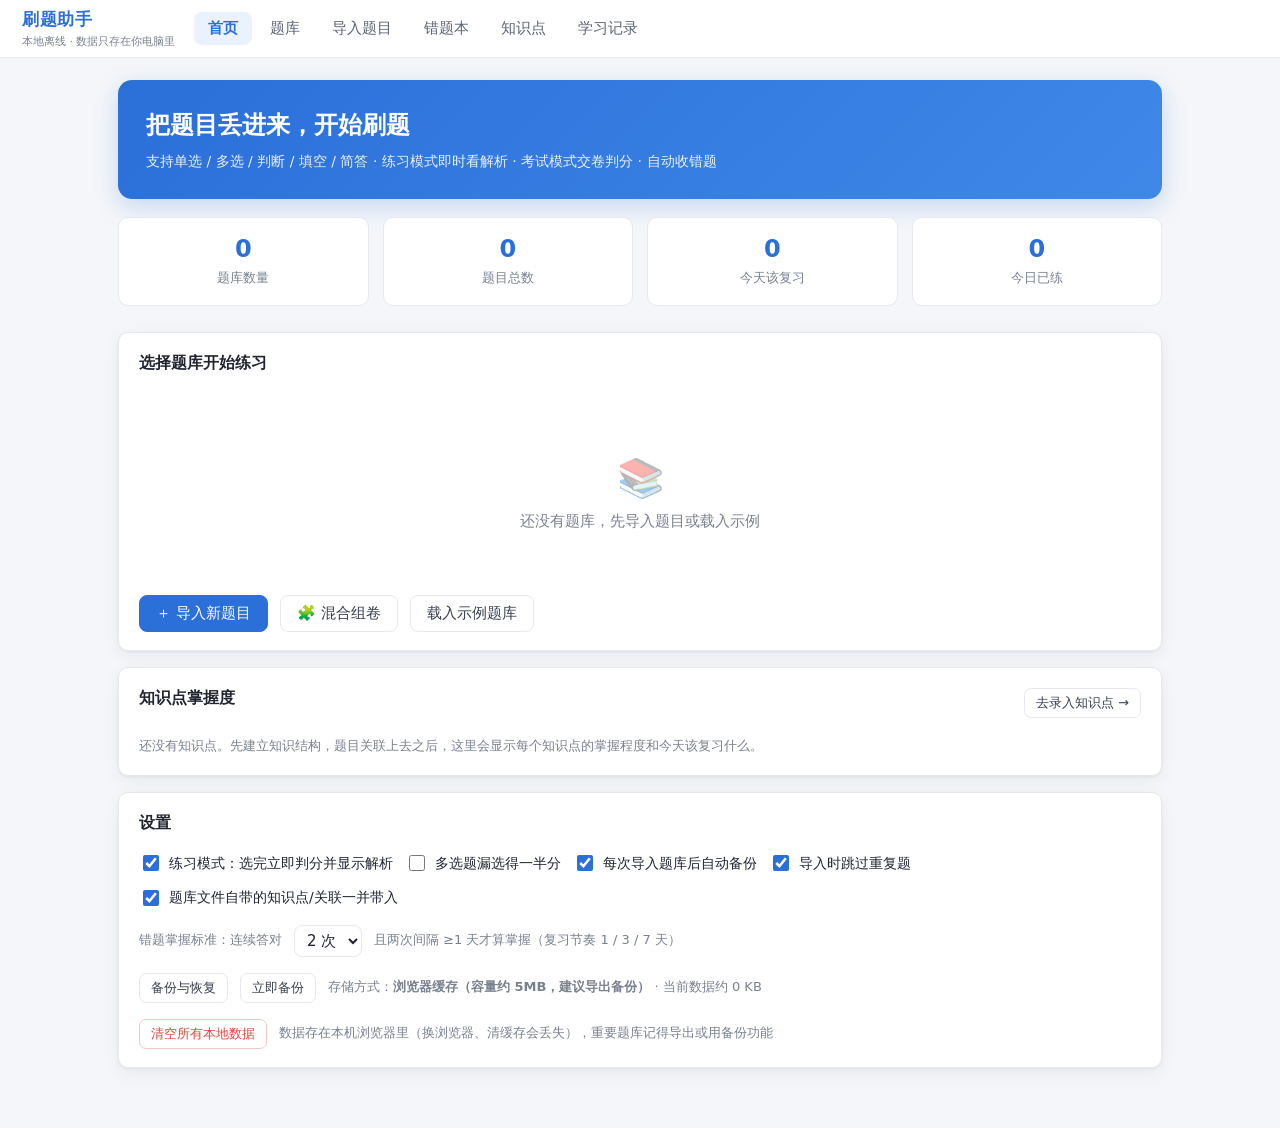
==== commit 2b93e173: "添加 刷题助手（brush-quiz）：本地离线刷题应用（练习/考试/错题本/知识点掌握度）" ====
--- a/brush-quiz/index.html
+++ b/brush-quiz/index.html
@@ -1,5 +1,5 @@
 <!-- 刷题助手 · 发布版（由 build.js 从 index.dev.html 自动生成，请勿直接改这个文件） -->
-<!DOCTYPE html><html lang="zh-CN"><head><meta charset="UTF-8"><meta name="viewport" content="width=device-width, initial-scale=1"><title>刷题助手 · 本地版</title><style>:root{--primary:#2b6fd9;--primary-dark:#1f56ad;--primary-soft:#eaf2ff;--ok:#18a058;--ok-soft:#e7f8ef;--err:#e0463c;--err-soft:#fdeceb;--warn:#e08b12;--warn-soft:#fff5e3;--bg:#f4f6f9;--card:#ffffff;--text:#1f2430;--muted:#79818f;--line:#e6e9ef;--radius:10px;--shadow:0 1px 3px rgba(20,30,50,.06),0 6px 18px rgba(20,30,50,.05)}*{box-sizing:border-box}.card.drop-on{border-color:var(--primary);background:var(--primary-soft);box-shadow:0 0 0 3px rgba(43,111,217,.14);transition:background .12s,border-color .12s}.card.drop-on::after{content:'松手就导入';display:block;margin-top:8px;font-size:13px;color:var(--primary)}html,body{margin:0;padding:0}body{font-family:system-ui,-apple-system,"PingFang SC","Microsoft YaHei","Helvetica Neue",Arial,sans-serif;background:var(--bg);color:var(--text);font-size:15px;line-height:1.6;-webkit-font-smoothing:antialiased}button,input,select,textarea{font-family:inherit;font-size:inherit;color:inherit}button{cursor:pointer}a{color:var(--primary);text-decoration:none}.topbar{position:sticky;top:0;z-index:50;background:#fff;border-bottom:1px solid var(--line);display:flex;align-items:center;gap:18px;padding:0 22px;height:58px}.brand{font-weight:700;font-size:17px;letter-spacing:.5px;color:var(--primary);white-space:nowrap}.brand small{display:block;font-size:11px;color:var(--muted);font-weight:400;letter-spacing:0}.nav{display:flex;gap:4px;overflow-x:auto}.nav button{background:none;border:0;padding:7px 14px;border-radius:8px;color:#5b6472;font-weight:500;white-space:nowrap}.nav button:hover{background:#f1f4f8}.nav button.active{background:var(--primary-soft);color:var(--primary);font-weight:600}.spacer{flex:1}.topbar .mini{font-size:12.5px;color:var(--muted)}.wrap{max-width:1080px;margin:0 auto;padding:22px 18px 60px}.wrap.wide{max-width:1240px}.card{background:var(--card);border:1px solid var(--line);border-radius:var(--radius);box-shadow:var(--shadow)}.pad{padding:18px 20px}.mt{margin-top:16px}.mt2{margin-top:26px}.row{display:flex;gap:12px;align-items:center;flex-wrap:wrap}.between{display:flex;gap:12px;align-items:center;justify-content:space-between;flex-wrap:wrap}.muted{color:var(--muted)}.small{font-size:13px}h2{font-size:19px;margin:0 0 4px}h3{font-size:15.5px;margin:0 0 10px}.btn{border:1px solid var(--line);background:#fff;border-radius:8px;padding:8px 16px;font-weight:500;transition:.15s;color:#39414f}.btn:hover{border-color:#c9d3e2;background:#fafbfd}.btn.primary{background:var(--primary);border-color:var(--primary);color:#fff}.btn.primary:hover{background:var(--primary-dark);border-color:var(--primary-dark)}.btn.ok{background:var(--ok);border-color:var(--ok);color:#fff}.btn.ok:hover{filter:brightness(.94)}.btn.danger{color:var(--err);border-color:#f3c7c3}.btn.danger:hover{background:var(--err-soft)}.btn.sm{padding:5px 11px;font-size:13px;border-radius:7px}.btn:disabled{opacity:.5;cursor:not-allowed}.btn.ghost{background:transparent;border-color:transparent;color:var(--primary)}.btn.ghost:hover{background:var(--primary-soft)}label.f{display:block;font-size:13px;color:#5b6472;margin-bottom:5px;font-weight:500}input[type=text],input[type=number],select,textarea{width:100%;padding:9px 11px;border:1px solid var(--line);border-radius:8px;background:#fff;outline:none}input[type=text]:focus,input[type=number]:focus,select:focus,textarea:focus{border-color:var(--primary);box-shadow:0 0 0 3px rgba(43,111,217,.12)}textarea{resize:vertical;line-height:1.6}.field{margin-bottom:14px}.grid2{display:grid;grid-template-columns:1fr 1fr;gap:14px}.grid3{display:grid;grid-template-columns:repeat(3,1fr);gap:14px}@media(max-width:720px){.grid2,.grid3{grid-template-columns:1fr}}.hero{background:linear-gradient(135deg,#2b6fd9,#3f88e8);color:#fff;border-radius:14px;padding:26px 28px;box-shadow:0 8px 24px rgba(43,111,217,.22)}.hero h1{margin:0 0 6px;font-size:24px}.hero p{margin:0;opacity:.9;font-size:14px}.stat-grid{display:grid;grid-template-columns:repeat(4,1fr);gap:14px;margin-top:18px}@media(max-width:720px){.stat-grid{grid-template-columns:repeat(2,1fr)}}.stat{background:#fff;border:1px solid var(--line);border-radius:var(--radius);padding:16px;text-align:center}.stat b{display:block;font-size:24px;color:var(--primary);line-height:1.3}.stat span{font-size:12.5px;color:var(--muted)}.bank-list{display:flex;flex-direction:column;gap:10px}.bank-item{display:flex;align-items:center;gap:14px;padding:14px 16px;border:1px solid var(--line);border-radius:var(--radius);background:#fff}.bank-item:hover{border-color:#c3d5f0}.bank-item .nm{font-weight:600}.bank-item .meta{font-size:12.5px;color:var(--muted);margin-top:2px}.tag{display:inline-block;font-size:11.5px;padding:1px 8px;border-radius:20px;background:#eef1f6;color:#5b6472;margin-right:5px}.tag.blue{background:var(--primary-soft);color:var(--primary)}.tag.green{background:var(--ok-soft);color:var(--ok)}.tag.red{background:var(--err-soft);color:var(--err)}.tag.orange{background:var(--warn-soft);color:var(--warn)}.empty{text-align:center;padding:46px 20px;color:var(--muted)}.empty .ico{font-size:38px;opacity:.4}.quiz-head{position:sticky;top:58px;z-index:40;background:#fff;border-bottom:1px solid var(--line);padding:10px 18px;display:flex;align-items:center;gap:16px;flex-wrap:wrap}.quiz-body{display:grid;grid-template-columns:1fr 250px;gap:18px;align-items:start;margin-top:18px}@media(max-width:900px){.quiz-body{grid-template-columns:1fr}.sheet{position:static!important}}.sheet{position:sticky;top:120px}.sheet-grid{display:grid;grid-template-columns:repeat(5,1fr);gap:8px}.cell{aspect-ratio:1;border:1px solid var(--line);border-radius:7px;background:#fff;font-size:13px;display:flex;align-items:center;justify-content:center;position:relative;font-weight:500}.cell:hover{border-color:var(--primary)}.cell.done{background:var(--primary-soft);border-color:#bcd6f7;color:var(--primary)}.cell.right{background:var(--ok-soft);border-color:#b7e6cb;color:var(--ok)}.cell.wrong{background:var(--err-soft);border-color:#f6c7c3;color:var(--err)}.cell.mark{border-color:var(--warn);color:var(--warn)}.cell.cur{outline:2px solid var(--primary);outline-offset:1px}.cell .star{position:absolute;top:-4px;right:-4px;font-size:10px;color:#f5b73d}.legend{display:flex;flex-wrap:wrap;gap:10px;font-size:12px;color:var(--muted);margin-top:12px}.legend i{width:11px;height:11px;border-radius:3px;display:inline-block;margin-right:4px;border:1px solid var(--line);vertical-align:-1px}.qcard{padding:22px 24px}.qtitle{display:flex;gap:8px;align-items:baseline;margin-bottom:12px;flex-wrap:wrap}.qno{font-size:17px;font-weight:700}.qstem{font-size:16px;line-height:1.85;white-space:pre-wrap;word-break:break-word}.qstem img{max-width:100%}.opts{display:flex;flex-direction:column;gap:10px;margin-top:16px}.opt{display:flex;gap:11px;align-items:flex-start;padding:12px 14px;border:1px solid var(--line);border-radius:9px;background:#fff;cursor:pointer;text-align:left;width:100%;transition:.12s;line-height:1.6}.opt:hover{border-color:#bcd6f7;background:#fafbfd}.opt .k{flex:0 0 26px;height:26px;border-radius:50%;border:1px solid var(--line);display:flex;align-items:center;justify-content:center;font-size:13px;font-weight:600;background:#fff}.opt .k.sq{border-radius:6px}.opt.sel{border-color:var(--primary);background:var(--primary-soft)}.opt.sel .k{background:var(--primary);color:#fff;border-color:var(--primary)}.opt.right{border-color:var(--ok);background:var(--ok-soft)}.opt.right .k{background:var(--ok);color:#fff;border-color:var(--ok)}.opt.bad{border-color:var(--err);background:var(--err-soft)}.opt.bad .k{background:var(--err);color:#fff;border-color:var(--err)}.opt.locked{cursor:default}.blanks{display:flex;flex-direction:column;gap:10px;margin-top:14px}.blank-row{display:flex;gap:10px;align-items:center}.blank-row .idx{flex:0 0 auto;font-size:13px;color:var(--muted)}.blank-row input{flex:1;min-width:0}.feedback{margin-top:16px;border-radius:9px;padding:13px 15px;font-size:14px}.anscmp{display:grid;grid-template-columns:repeat(auto-fit,minmax(200px,1fr));gap:10px;margin-top:8px}.anscmp b{font-size:12px;color:var(--muted);font-weight:600}.anscmp pre{margin:4px 0 0;padding:7px 10px;background:rgba(255,255,255,.75);border:1px solid var(--line);border-radius:7px;font-size:13px;line-height:1.6;white-space:pre-wrap;word-break:break-word;font-family:ui-monospace,SFMono-Regular,Menlo,Consolas,"Courier New",monospace}.feedback.ok{background:var(--ok-soft);border:1px solid #c6ecd6}.feedback.bad{background:var(--err-soft);border:1px solid #f6cdc9}.feedback b{display:block;margin-bottom:4px}.qfoot{display:flex;gap:10px;align-items:center;justify-content:space-between;margin-top:20px;padding-top:16px;border-top:1px dashed var(--line);flex-wrap:wrap}.timer{font-variant-numeric:tabular-nums;font-weight:600;color:var(--primary)}.timer.urgent{color:var(--err)}.progress{height:6px;background:#eef1f6;border-radius:6px;overflow:hidden;flex:1;min-width:120px}.progress i{display:block;height:100%;background:var(--primary);border-radius:6px;transition:.25s}.score-card{display:flex;align-items:center;gap:26px;padding:24px;flex-wrap:wrap}.score-num{font-size:46px;font-weight:800;line-height:1;color:var(--primary)}.score-num.pass{color:var(--ok)}.score-num.fail{color:var(--err)}.ring{flex:0 0 auto}.res-item{padding:16px 18px;border-top:1px solid var(--line)}.res-item .stemline{font-size:15px;line-height:1.75}.res-item .ansline{margin-top:10px;font-size:13.5px;display:flex;flex-wrap:wrap;gap:6px 18px}.badge{font-size:12px;padding:2px 9px;border-radius:6px;font-weight:600}.badge.ok{background:var(--ok-soft);color:var(--ok)}.badge.bad{background:var(--err-soft);color:var(--err)}.badge.warn{background:var(--warn-soft);color:var(--warn)}table.tb{width:100%;border-collapse:collapse;font-size:14px}table.tb th,table.tb td{padding:9px 10px;border-bottom:1px solid var(--line);text-align:left;vertical-align:top}table.tb th{color:var(--muted);font-weight:600;font-size:13px;background:#fafbfd}table.tb tr:hover td{background:#fafbfd}.scroll{overflow-x:auto}.toast{position:fixed;left:50%;bottom:34px;transform:translate(-50%,20px);background:#222831;color:#fff;padding:10px 20px;border-radius:8px;font-size:14px;opacity:0;pointer-events:none;transition:.22s;z-index:999}.toast.show{opacity:1;transform:translate(-50%,0)}.modal{position:fixed;inset:0;background:rgba(20,25,35,.45);display:none;align-items:center;justify-content:center;z-index:200;padding:20px}.modal.show{display:flex}.modal-box{background:#fff;border-radius:12px;max-width:640px;width:100%;max-height:86vh;overflow:auto;padding:22px}.code{background:#f7f9fc;border:1px solid var(--line);border-radius:8px;padding:12px 14px;font-size:13px;line-height:1.7;white-space:pre-wrap;word-break:break-word;font-family:ui-monospace,Menlo,Consolas,"Courier New",monospace}hr.sep{border:0;border-top:1px solid var(--line);margin:18px 0}.pv-item{border:1px solid var(--line);border-radius:9px;padding:12px 14px;margin-bottom:10px;background:#fff}.pv-item.has{border-color:#f0c4bf;background:#fffaf9}.pv-item .idx{font-weight:700;color:var(--muted);min-width:32px;font-size:13px}.pv-item textarea{min-height:42px;font-size:13.5px}.pv-item .fld{margin-bottom:7px}.pv-item label.f{margin-bottom:3px}.pv-scroll{max-height:460px;overflow:auto;padding-right:4px}details.raw{margin-top:12px}details.raw summary{cursor:pointer;color:var(--primary);font-size:14px}details.raw pre{background:#f7f9fc;border:1px solid var(--line);border-radius:8px;padding:10px;font-size:12.5px;white-space:pre-wrap;word-break:break-word;max-height:240px;overflow:auto;margin-top:8px;line-height:1.6}.tagbar{display:flex;flex-wrap:wrap;gap:8px}.tagpick{border:1px solid var(--line);background:#fff;border-radius:20px;padding:3px 12px;font-size:13px;cursor:pointer}.tagpick.on{background:var(--primary);border-color:var(--primary);color:#fff}.tagpick .n{opacity:.65;font-size:12px;margin-left:4px}.view{display:none}.view.show{display:block}.chk{display:flex;align-items:center;gap:7px;font-size:14px;cursor:pointer;user-select:none}.chk input{width:16px;height:16px;accent-color:var(--primary)}.codeblock{margin:12px 0;border:1px solid var(--line);border-radius:9px;background:#f7f9fc;overflow:hidden}.codeblock .cb-head{display:flex;align-items:center;justify-content:space-between;gap:10px;padding:5px 10px 5px 14px;background:#eef2f8;border-bottom:1px solid var(--line);font-size:12px;color:var(--muted)}.codeblock .cb-head .ops{display:flex;gap:6px;align-items:center}.codeblock pre{margin:0;padding:12px 15px;overflow:auto;max-height:420px;font-size:13px;line-height:1.6;font-family:ui-monospace,SFMono-Regular,Menlo,Consolas,"Courier New",monospace;white-space:pre;tab-size:4;background:#f7f9fc}.codeblock pre.fold{max-height:220px}.codeblock .cb-more{padding:6px 14px;border-top:1px dashed var(--line);background:#fff}.mini-btn{border:1px solid var(--line);background:#fff;border-radius:6px;padding:2px 9px;font-size:12px;color:#5b6472}.mini-btn:hover{border-color:var(--primary);color:var(--primary);background:var(--primary-soft)}.rtext{white-space:pre-wrap;word-break:break-word}.qimgs{display:flex;flex-wrap:wrap;gap:10px;margin:10px 0}.qimgs img{max-width:100%;max-height:340px;border:1px solid var(--line);border-radius:8px;background:#fff;cursor:zoom-in;display:block}.qimgs img.thumb{max-width:130px;max-height:90px}.opt .ot{flex:1;min-width:0}.opt .ot img.thumb{max-width:120px;max-height:80px;border:1px solid var(--line);border-radius:6px;margin-top:6px;display:block}.opt .ot pre{margin:0;font-family:ui-monospace,SFMono-Regular,Menlo,Consolas,"Courier New",monospace;font-size:12.5px;line-height:1.55;white-space:pre-wrap;word-break:break-word;background:#f7f9fc;border-radius:6px;padding:6px 9px}.imgzoom{max-width:96vw;max-height:80vh;display:block;margin:0 auto;border-radius:8px;background:#fff}.imgcell{display:flex;gap:8px;align-items:center;margin-top:6px}.imgcell img{max-width:110px;max-height:74px;border:1px solid var(--line);border-radius:6px}.file-item{border:1px solid var(--line);border-radius:9px;padding:11px 14px;margin-bottom:9px;background:#fff;display:flex;gap:10px;align-items:center;flex-wrap:wrap}.file-item.off{opacity:.42}.file-item .fn{font-weight:600;min-width:150px;flex:1}.file-item .meta{font-size:12.5px;color:var(--muted);width:100%;padding-left:26px}.file-item input[type=text]{max-width:320px}.bsel{border:1px solid var(--line);background:#fff;border-radius:20px;padding:3px 12px;font-size:13px;cursor:pointer}.bsel.on{background:var(--primary);border-color:var(--primary);color:#fff}.report{display:grid;grid-template-columns:repeat(auto-fill,minmax(132px,1fr));gap:10px;margin-top:12px}.report .rp{border:1px solid var(--line);border-radius:9px;padding:9px 12px;background:#fff}.report .rp b{display:block;font-size:19px;line-height:1.3}.report .rp span{font-size:12px;color:var(--muted)}.report .rp.err b{color:var(--err)}.report .rp.warn b{color:var(--warn)}.report .rp.ok b{color:var(--ok)}.mbar{height:6px;border-radius:6px;background:#eef1f6;overflow:hidden;min-width:70px;flex:1;max-width:160px}.mbar i{display:block;height:100%;background:var(--ok);border-radius:6px}.mbar i.low{background:var(--err)}.mbar i.mid{background:var(--warn)}.modal-box.wide{max-width:880px}.ptree{border:1px solid var(--line);border-radius:10px;background:#fff;overflow:hidden}.ptree .hd{display:flex;align-items:center;gap:8px;padding:9px 14px;background:#f7f9fc;border-bottom:1px solid var(--line);font-size:12px;color:var(--muted)}.pt-row{display:flex;align-items:flex-start;gap:8px;padding:9px 14px;border-bottom:1px solid var(--line)}.pt-row:last-child{border-bottom:0}.pt-row:hover{background:#fafbfd}.pt-row .nmid{flex:1;min-width:0}.pt-row .nm{font-weight:600;cursor:pointer;word-break:break-all}.pt-row .nm:hover{color:var(--primary);text-decoration:underline}.pt-row .cnt{font-size:11.5px;color:var(--muted);margin-top:2px}.pt-row.open{background:#f4f8ff}.pt-toggle{width:16px;flex:0 0 16px;text-align:center;cursor:pointer;color:var(--muted);user-select:none;font-size:11px;line-height:22px}.pt-bar{width:110px;flex:0 0 110px}.lvl{font-size:11px;padding:1px 8px;border-radius:20px;white-space:nowrap;flex:0 0 auto}.lvl0{background:#eef1f6;color:#8a93a3}.lvl1{background:#fde9e9;color:#c0392b}.lvl2{background:#fdf3e0;color:#b7791f}.lvl3{background:#eaf3fd;color:#2b6cb0}.lvl4{background:#e6f6ec;color:#1e7e43}.evid{font-size:10.5px;padding:1px 6px;border-radius:4px;white-space:nowrap;flex:0 0 auto;cursor:help;letter-spacing:.2px}.e-none{background:#eef1f6;color:#8a93a3}.e-low{background:#fff4e5;color:#b7791f;border:1px solid #f3dcae}.e-mid{background:#eaf3fd;color:#2b6cb0;border:1px solid #c9dcf7}.e-high{background:#eaf7ef;color:#1e7e43;border:1px solid #b7e6cb}.e-stable{background:#e6f6ec;color:#12683a;border:1px solid #8fd8ab;font-weight:600}.evid-line{font-size:12px;color:var(--muted);margin-top:4px}.rz-list{display:flex;gap:5px;flex-wrap:wrap;margin:6px 0}.rz-list span{font-size:11.5px;padding:2px 8px;border-radius:20px;background:#f2f5f9;color:#5a6473}.rz-list span.k-weak{background:#fde9e9;color:#c0392b}.rz-list span.k-wrong{background:#fde9e9;color:#c0392b}.rz-list span.k-forget{background:#fdf3e0;color:#b7791f}.rz-list span.k-card{background:#f3e9fd;color:#7b3fb0}.rz-list span.k-pre{background:#e9f0fd;color:#2b6cb0}.rz-list span.k-exam{background:#fde9ef;color:#b32a52}.rz-list span.k-goal{background:#eaf3fd;color:#2b6cb0}.rz-list span.k-know{background:#fde9e9;color:#c0392b}.rz-list span.k-perf{background:#fdf3e0;color:#b7791f}.rz-list span.k-new{background:#eef1f6;color:#5a6473}.pt-detail{background:#f7f9fc;padding:12px 16px;border-top:1px solid var(--line)}.pt-det-hd{display:flex;align-items:center;gap:8px;flex-wrap:wrap;margin-bottom:8px}.quiet-box{border:1px dashed var(--line);border-radius:8px;padding:10px 12px;background:#fff;font-size:13px;white-space:pre-wrap;word-break:break-word}.adv-grid{display:grid;grid-template-columns:repeat(auto-fill,minmax(260px,1fr));gap:10px}.adv{border:1px solid var(--line);border-left:4px solid var(--warn);border-radius:9px;padding:10px 12px;background:#fff}.adv.urgent{border-left-color:var(--err)}.adv.calm{border-left-color:var(--ok)}.adv .t{font-weight:600;font-size:14px;margin-bottom:2px}.adv .why{font-size:12px;color:var(--muted);margin-bottom:6px}.adv .acts{display:flex;gap:6px;flex-wrap:wrap}.adv .plan{margin-top:8px;border-top:1px dashed var(--line);padding-top:8px}.adv .plan .step{display:flex;gap:8px;align-items:center;font-size:12.5px;padding:3px 0}.adv .plan .step b{flex:1;font-weight:600}.adv .plan .tip{font-size:11.5px;color:var(--muted);flex:0 0 auto}.wk-grid{display:grid;grid-template-columns:repeat(auto-fill,minmax(240px,1fr));gap:10px}.wk-box{border:1px solid var(--line);border-radius:9px;padding:10px 12px;background:#fff}.wk-box h4{margin:0 0 6px;font-size:13.5px}.wk-up b{color:var(--ok)}.wk-dn b{color:var(--err)}.wk-line{display:flex;justify-content:space-between;font-size:12.5px;padding:3px 0;border-bottom:1px dashed var(--line)}.wk-line:last-child{border:0}.wk-advice{border-left:4px solid var(--primary);background:var(--primary-soft);border-radius:8px;padding:10px 14px;font-size:13px;line-height:1.7}.goal-grid{display:grid;grid-template-columns:repeat(auto-fill,minmax(180px,1fr));gap:10px}.budget{display:flex;align-items:center;gap:8px;font-size:12.5px;color:var(--muted)}.budget-bar{flex:1;height:8px;border-radius:6px;background:#eef1f6;overflow:hidden;max-width:220px}.budget-bar i{display:block;height:100%;background:var(--primary)}.card-item{border:1px solid var(--line);border-radius:9px;padding:10px 12px;background:#fff;margin-bottom:8px}.card-item .q{font-weight:600;font-size:13.5px}.card-item .a{font-size:12.5px;color:var(--muted);margin-top:4px;white-space:pre-wrap}.card-quiz{border:1px solid var(--primary);border-radius:10px;padding:14px;background:var(--primary-soft)}.card-quiz .qq{font-size:15px;font-weight:600;margin-bottom:8px}.rz{display:flex;gap:6px;flex-wrap:wrap;margin-top:8px}.rz button{border:1px solid var(--line);background:#fff;border-radius:20px;padding:3px 10px;font-size:12px;cursor:pointer;color:#5a6473}.rz button.on{background:var(--err);border-color:var(--err);color:#fff}.rz button:hover{border-color:var(--primary);color:var(--primary)}.rz button.ed{background:var(--primary-soft);border-color:#c9dcf7;color:var(--primary)}.pt-pick{border:1px solid var(--line);border-radius:9px;max-height:46vh;overflow:auto;background:#fff}.pt-pick .row2{display:flex;align-items:center;gap:8px;padding:7px 12px;border-bottom:1px solid var(--line);cursor:pointer}.pt-pick .row2:last-child{border-bottom:0}.pt-pick .row2:hover{background:#f7f9fc}.pt-pick .row2.on{background:var(--primary-soft)}.pt-pick .row2 .nm{flex:1;font-size:13px}.wchip{border:1px solid var(--line);background:#fff;border-radius:20px;padding:1px 9px;font-size:11px;cursor:pointer}.wchip.on{background:var(--primary);border-color:var(--primary);color:#fff}.help-box{background:#f7f9fc;border:1px solid var(--line);border-radius:8px;padding:9px 12px;font-size:12.5px;color:var(--muted);margin-top:8px}</style></head><body><header class="topbar"><div class="brand">刷题助手<small>本地离线 · 数据只存在你电脑里</small></div><nav class="nav" id="nav"><button data-view="home" class="active">首页</button><button data-view="bank">题库</button><button data-view="import">导入题目</button><button data-view="wrong">错题本</button><button data-view="point">知识点</button><button data-view="stats">学习记录</button></nav><div class="spacer"></div><div class="mini" id="topInfo"></div></header><div class="wrap" id="wrap"><section class="view show" id="view-home"><div class="hero"><h1>把题目丢进来，开始刷题</h1><p>支持单选 / 多选 / 判断 / 填空 / 简答 · 练习模式即时看解析 · 考试模式交卷判分 · 自动收错题</p></div><div class="stat-grid"><div class="stat"><b id="s1">0</b><span>题库数量</span></div><div class="stat"><b id="s2">0</b><span>题目总数</span></div><div class="stat"><b id="s3">0</b><span>今天该复习</span></div><div class="stat"><b id="s4">0</b><span>今日已练</span></div></div><div class="card pad mt2"><h3>选择题库开始练习</h3><div id="homeBanks" class="bank-list mt"></div><div class="row mt"><button class="btn primary" data-go="import">＋ 导入新题目</button><button class="btn" id="btnMix">🧩 混合组卷</button><button class="btn" id="btnDemo">载入示例题库</button></div></div></section><section class="view" id="view-bank"><div class="between"><h2>我的题库</h2><div class="row"><button class="btn" id="btnExportAll">导出完整备份(JSON)</button><button class="btn" id="btnImportAll">导入完整备份</button><button class="btn primary" data-go="import">＋ 导入题目</button></div><input type="file" id="impAllFile" accept=".json,application/json" style="display:none"></div><div id="bankList" class="bank-list mt"></div><div id="bankDetail" class="mt2"></div></section><section class="view" id="view-import"><h2>导入题目</h2><p class="muted small">三种方式：粘贴文本（最常用，支持从 Word / PDF / 学习通复制的题目）、上传文件、手动录入。</p><div class="card pad mt"><h3>① 粘贴题目文本</h3><div class="field"><textarea id="impText" rows="10" placeholder="直接粘贴题目，例如：
+<!DOCTYPE html><html lang="zh-CN"><head><meta charset="UTF-8"><meta name="viewport" content="width=device-width, initial-scale=1"><title>刷题助手 · 本地版</title><style>:root{--primary:#2b6fd9;--primary-dark:#1f56ad;--primary-soft:#eaf2ff;--ok:#18a058;--ok-soft:#e7f8ef;--err:#e0463c;--err-soft:#fdeceb;--warn:#e08b12;--warn-soft:#fff5e3;--bg:#f4f6f9;--card:#ffffff;--text:#1f2430;--muted:#79818f;--line:#e6e9ef;--radius:10px;--shadow:0 1px 3px rgba(20,30,50,.06),0 6px 18px rgba(20,30,50,.05)}*{box-sizing:border-box}.card.drop-on{border-color:var(--primary);background:var(--primary-soft);box-shadow:0 0 0 3px rgba(43,111,217,.14);transition:background .12s,border-color .12s}.card.drop-on::after{content:'松手就导入';display:block;margin-top:8px;font-size:13px;color:var(--primary)}html,body{margin:0;padding:0}body{font-family:system-ui,-apple-system,"PingFang SC","Microsoft YaHei","Helvetica Neue",Arial,sans-serif;background:var(--bg);color:var(--text);font-size:15px;line-height:1.6;-webkit-font-smoothing:antialiased}button,input,select,textarea{font-family:inherit;font-size:inherit;color:inherit}button{cursor:pointer}a{color:var(--primary);text-decoration:none}.topbar{position:sticky;top:0;z-index:50;background:#fff;border-bottom:1px solid var(--line);display:flex;align-items:center;gap:18px;padding:0 22px;height:58px}.brand{font-weight:700;font-size:17px;letter-spacing:.5px;color:var(--primary);white-space:nowrap}.brand small{display:block;font-size:11px;color:var(--muted);font-weight:400;letter-spacing:0}.nav{display:flex;gap:4px;overflow-x:auto}.nav button{background:none;border:0;padding:7px 14px;border-radius:8px;color:#5b6472;font-weight:500;white-space:nowrap}.nav button:hover{background:#f1f4f8}.nav button.active{background:var(--primary-soft);color:var(--primary);font-weight:600}.spacer{flex:1}.topbar .mini{font-size:12.5px;color:var(--muted)}.wrap{max-width:1080px;margin:0 auto;padding:22px 18px 60px}.wrap.wide{max-width:1240px}.card{background:var(--card);border:1px solid var(--line);border-radius:var(--radius);box-shadow:var(--shadow)}.pad{padding:18px 20px}.mt{margin-top:16px}.mt2{margin-top:26px}.row{display:flex;gap:12px;align-items:center;flex-wrap:wrap}.between{display:flex;gap:12px;align-items:center;justify-content:space-between;flex-wrap:wrap}.muted{color:var(--muted)}.small{font-size:13px}h2{font-size:19px;margin:0 0 4px}h3{font-size:15.5px;margin:0 0 10px}.btn{border:1px solid var(--line);background:#fff;border-radius:8px;padding:8px 16px;font-weight:500;transition:.15s;color:#39414f}.btn:hover{border-color:#c9d3e2;background:#fafbfd}.btn.primary{background:var(--primary);border-color:var(--primary);color:#fff}.btn.primary:hover{background:var(--primary-dark);border-color:var(--primary-dark)}.btn.ok{background:var(--ok);border-color:var(--ok);color:#fff}.btn.ok:hover{filter:brightness(.94)}.btn.danger{color:var(--err);border-color:#f3c7c3}.btn.danger:hover{background:var(--err-soft)}.btn.sm{padding:5px 11px;font-size:13px;border-radius:7px}.btn:disabled{opacity:.5;cursor:not-allowed}.btn.ghost{background:transparent;border-color:transparent;color:var(--primary)}.btn.ghost:hover{background:var(--primary-soft)}label.f{display:block;font-size:13px;color:#5b6472;margin-bottom:5px;font-weight:500}input[type=text],input[type=number],select,textarea{width:100%;padding:9px 11px;border:1px solid var(--line);border-radius:8px;background:#fff;outline:none}input[type=text]:focus,input[type=number]:focus,select:focus,textarea:focus{border-color:var(--primary);box-shadow:0 0 0 3px rgba(43,111,217,.12)}textarea{resize:vertical;line-height:1.6}.field{margin-bottom:14px}.grid2{display:grid;grid-template-columns:1fr 1fr;gap:14px}.grid3{display:grid;grid-template-columns:repeat(3,1fr);gap:14px}@media(max-width:720px){.grid2,.grid3{grid-template-columns:1fr}}.hero{background:linear-gradient(135deg,#2b6fd9,#3f88e8);color:#fff;border-radius:14px;padding:26px 28px;box-shadow:0 8px 24px rgba(43,111,217,.22)}.hero h1{margin:0 0 6px;font-size:24px}.hero p{margin:0;opacity:.9;font-size:14px}.stat-grid{display:grid;grid-template-columns:repeat(4,1fr);gap:14px;margin-top:18px}@media(max-width:720px){.stat-grid{grid-template-columns:repeat(2,1fr)}}.stat{background:#fff;border:1px solid var(--line);border-radius:var(--radius);padding:16px;text-align:center}.stat b{display:block;font-size:24px;color:var(--primary);line-height:1.3}.stat span{font-size:12.5px;color:var(--muted)}.bank-list{display:flex;flex-direction:column;gap:10px}.bank-item{display:flex;align-items:center;gap:14px;padding:14px 16px;border:1px solid var(--line);border-radius:var(--radius);background:#fff}.bank-item:hover{border-color:#c3d5f0}.bank-item .nm{font-weight:600}.bank-item .meta{font-size:12.5px;color:var(--muted);margin-top:2px}.tag{display:inline-block;font-size:11.5px;padding:1px 8px;border-radius:20px;background:#eef1f6;color:#5b6472;margin-right:5px}.tag.blue{background:var(--primary-soft);color:var(--primary)}.tag.green{background:var(--ok-soft);color:var(--ok)}.tag.red{background:var(--err-soft);color:var(--err)}.tag.orange{background:var(--warn-soft);color:var(--warn)}.empty{text-align:center;padding:46px 20px;color:var(--muted)}.empty .ico{font-size:38px;opacity:.4}.quiz-head{position:sticky;top:58px;z-index:40;background:#fff;border-bottom:1px solid var(--line);padding:10px 18px;display:flex;align-items:center;gap:16px;flex-wrap:wrap}.quiz-body{display:grid;grid-template-columns:1fr 250px;gap:18px;align-items:start;margin-top:18px}@media(max-width:900px){.quiz-body{grid-template-columns:1fr}.sheet{position:static!important}}.sheet{position:sticky;top:120px}.sheet-grid{display:grid;grid-template-columns:repeat(5,1fr);gap:8px}.cell{aspect-ratio:1;border:1px solid var(--line);border-radius:7px;background:#fff;font-size:13px;display:flex;align-items:center;justify-content:center;position:relative;font-weight:500}.cell:hover{border-color:var(--primary)}.cell.done{background:var(--primary-soft);border-color:#bcd6f7;color:var(--primary)}.cell.right{background:var(--ok-soft);border-color:#b7e6cb;color:var(--ok)}.cell.wrong{background:var(--err-soft);border-color:#f6c7c3;color:var(--err)}.cell.mark{border-color:var(--warn);color:var(--warn)}.cell.cur{outline:2px solid var(--primary);outline-offset:1px}.cell .star{position:absolute;top:-4px;right:-4px;font-size:10px;color:#f5b73d}.legend{display:flex;flex-wrap:wrap;gap:10px;font-size:12px;color:var(--muted);margin-top:12px}.legend i{width:11px;height:11px;border-radius:3px;display:inline-block;margin-right:4px;border:1px solid var(--line);vertical-align:-1px}.qcard{padding:22px 24px}.qtitle{display:flex;gap:8px;align-items:baseline;margin-bottom:12px;flex-wrap:wrap}.qno{font-size:17px;font-weight:700}.qstem{font-size:16px;line-height:1.85;white-space:pre-wrap;word-break:break-word}.qstem img{max-width:100%}.opts{display:flex;flex-direction:column;gap:10px;margin-top:16px}.opt{display:flex;gap:11px;align-items:flex-start;padding:12px 14px;border:1px solid var(--line);border-radius:9px;background:#fff;cursor:pointer;text-align:left;width:100%;transition:.12s;line-height:1.6}.opt:hover{border-color:#bcd6f7;background:#fafbfd}.opt .k{flex:0 0 26px;height:26px;border-radius:50%;border:1px solid var(--line);display:flex;align-items:center;justify-content:center;font-size:13px;font-weight:600;background:#fff}.opt .k.sq{border-radius:6px}.opt.sel{border-color:var(--primary);background:var(--primary-soft)}.opt.sel .k{background:var(--primary);color:#fff;border-color:var(--primary)}.opt.right{border-color:var(--ok);background:var(--ok-soft)}.opt.right .k{background:var(--ok);color:#fff;border-color:var(--ok)}.opt.bad{border-color:var(--err);background:var(--err-soft)}.opt.bad .k{background:var(--err);color:#fff;border-color:var(--err)}.opt.locked{cursor:default}.blanks{display:flex;flex-direction:column;gap:10px;margin-top:14px}.blank-row{display:flex;gap:10px;align-items:center}.blank-row .idx{flex:0 0 auto;font-size:13px;color:var(--muted)}.blank-row input{flex:1;min-width:0}.feedback{margin-top:16px;border-radius:9px;padding:13px 15px;font-size:14px}.anscmp{display:grid;grid-template-columns:repeat(auto-fit,minmax(200px,1fr));gap:10px;margin-top:8px}.anscmp b{font-size:12px;color:var(--muted);font-weight:600}.anscmp pre{margin:4px 0 0;padding:7px 10px;background:rgba(255,255,255,.75);border:1px solid var(--line);border-radius:7px;font-size:13px;line-height:1.6;white-space:pre-wrap;word-break:break-word;font-family:ui-monospace,SFMono-Regular,Menlo,Consolas,"Courier New",monospace}.feedback.ok{background:var(--ok-soft);border:1px solid #c6ecd6}.feedback.bad{background:var(--err-soft);border:1px solid #f6cdc9}.feedback b{display:block;margin-bottom:4px}.qfoot{display:flex;gap:10px;align-items:center;justify-content:space-between;margin-top:20px;padding-top:16px;border-top:1px dashed var(--line);flex-wrap:wrap}.timer{font-variant-numeric:tabular-nums;font-weight:600;color:var(--primary)}.timer.urgent{color:var(--err)}.progress{height:6px;background:#eef1f6;border-radius:6px;overflow:hidden;flex:1;min-width:120px}.progress i{display:block;height:100%;background:var(--primary);border-radius:6px;transition:.25s}.score-card{display:flex;align-items:center;gap:26px;padding:24px;flex-wrap:wrap}.score-num{font-size:46px;font-weight:800;line-height:1;color:var(--primary)}.score-num.pass{color:var(--ok)}.score-num.fail{color:var(--err)}.ring{flex:0 0 auto}.res-item{padding:16px 18px;border-top:1px solid var(--line)}.res-item .stemline{font-size:15px;line-height:1.75}.res-item .ansline{margin-top:10px;font-size:13.5px;display:flex;flex-wrap:wrap;gap:6px 18px}.badge{font-size:12px;padding:2px 9px;border-radius:6px;font-weight:600}.badge.ok{background:var(--ok-soft);color:var(--ok)}.badge.bad{background:var(--err-soft);color:var(--err)}.badge.warn{background:var(--warn-soft);color:var(--warn)}table.tb{width:100%;border-collapse:collapse;font-size:14px}table.tb th,table.tb td{padding:9px 10px;border-bottom:1px solid var(--line);text-align:left;vertical-align:top}table.tb th{color:var(--muted);font-weight:600;font-size:13px;background:#fafbfd}table.tb tr:hover td{background:#fafbfd}.scroll{overflow-x:auto}.toast{position:fixed;left:50%;bottom:34px;transform:translate(-50%,20px);background:#222831;color:#fff;padding:10px 20px;border-radius:8px;font-size:14px;opacity:0;pointer-events:none;transition:.22s;z-index:999}.toast.show{opacity:1;transform:translate(-50%,0)}.modal{position:fixed;inset:0;background:rgba(20,25,35,.45);display:none;align-items:center;justify-content:center;z-index:200;padding:20px}.modal.show{display:flex}.modal-box{background:#fff;border-radius:12px;max-width:640px;width:100%;max-height:86vh;overflow:auto;padding:22px}.code{background:#f7f9fc;border:1px solid var(--line);border-radius:8px;padding:12px 14px;font-size:13px;line-height:1.7;white-space:pre-wrap;word-break:break-word;font-family:ui-monospace,Menlo,Consolas,"Courier New",monospace}hr.sep{border:0;border-top:1px solid var(--line);margin:18px 0}.pv-item{border:1px solid var(--line);border-radius:9px;padding:12px 14px;margin-bottom:10px;background:#fff}.pv-item.has{border-color:#f0c4bf;background:#fffaf9}.pv-item .idx{font-weight:700;color:var(--muted);min-width:32px;font-size:13px}.pv-item textarea{min-height:42px;font-size:13.5px}.pv-item .fld{margin-bottom:7px}.pv-item label.f{margin-bottom:3px}.pv-scroll{max-height:460px;overflow:auto;padding-right:4px}details.raw{margin-top:12px}details.raw summary{cursor:pointer;color:var(--primary);font-size:14px}details.raw pre{background:#f7f9fc;border:1px solid var(--line);border-radius:8px;padding:10px;font-size:12.5px;white-space:pre-wrap;word-break:break-word;max-height:240px;overflow:auto;margin-top:8px;line-height:1.6}.tagbar{display:flex;flex-wrap:wrap;gap:8px}.tagpick{border:1px solid var(--line);background:#fff;border-radius:20px;padding:3px 12px;font-size:13px;cursor:pointer}.tagpick.on{background:var(--primary);border-color:var(--primary);color:#fff}.tagpick .n{opacity:.65;font-size:12px;margin-left:4px}.view{display:none}.view.show{display:block}.chk{display:flex;align-items:center;gap:7px;font-size:14px;cursor:pointer;user-select:none}.chk input{width:16px;height:16px;accent-color:var(--primary)}.codeblock{margin:12px 0;border:1px solid var(--line);border-radius:9px;background:#f7f9fc;overflow:hidden}.codeblock .cb-head{display:flex;align-items:center;justify-content:space-between;gap:10px;padding:5px 10px 5px 14px;background:#eef2f8;border-bottom:1px solid var(--line);font-size:12px;color:var(--muted)}.codeblock .cb-head .ops{display:flex;gap:6px;align-items:center}.codeblock pre{margin:0;padding:12px 15px;overflow:auto;max-height:420px;font-size:13px;line-height:1.6;font-family:ui-monospace,SFMono-Regular,Menlo,Consolas,"Courier New",monospace;white-space:pre;tab-size:4;background:#f7f9fc}.codeblock pre.fold{max-height:220px}.codeblock .cb-more{padding:6px 14px;border-top:1px dashed var(--line);background:#fff}.mini-btn{border:1px solid var(--line);background:#fff;border-radius:6px;padding:2px 9px;font-size:12px;color:#5b6472}.mini-btn:hover{border-color:var(--primary);color:var(--primary);background:var(--primary-soft)}.rtext{white-space:pre-wrap;word-break:break-word}.qimgs{display:flex;flex-wrap:wrap;gap:10px;margin:10px 0}.qimgs img{max-width:100%;max-height:340px;border:1px solid var(--line);border-radius:8px;background:#fff;cursor:zoom-in;display:block}.qimgs img.thumb{max-width:130px;max-height:90px}.opt .ot{flex:1;min-width:0}.opt .ot img.thumb{max-width:120px;max-height:80px;border:1px solid var(--line);border-radius:6px;margin-top:6px;display:block}.opt .ot pre{margin:0;font-family:ui-monospace,SFMono-Regular,Menlo,Consolas,"Courier New",monospace;font-size:12.5px;line-height:1.55;white-space:pre-wrap;word-break:break-word;background:#f7f9fc;border-radius:6px;padding:6px 9px}.imgzoom{max-width:96vw;max-height:80vh;display:block;margin:0 auto;border-radius:8px;background:#fff}.imgcell{display:flex;gap:8px;align-items:center;margin-top:6px}.imgcell img{max-width:110px;max-height:74px;border:1px solid var(--line);border-radius:6px}.file-item{border:1px solid var(--line);border-radius:9px;padding:11px 14px;margin-bottom:9px;background:#fff;display:flex;gap:10px;align-items:center;flex-wrap:wrap}.file-item.off{opacity:.42}.file-item .fn{font-weight:600;min-width:150px;flex:1}.file-item .meta{font-size:12.5px;color:var(--muted);width:100%;padding-left:26px}.file-item input[type=text]{max-width:320px}.bsel{border:1px solid var(--line);background:#fff;border-radius:20px;padding:3px 12px;font-size:13px;cursor:pointer}.bsel.on{background:var(--primary);border-color:var(--primary);color:#fff}.report{display:grid;grid-template-columns:repeat(auto-fill,minmax(132px,1fr));gap:10px;margin-top:12px}.report .rp{border:1px solid var(--line);border-radius:9px;padding:9px 12px;background:#fff}.report .rp b{display:block;font-size:19px;line-height:1.3}.report .rp span{font-size:12px;color:var(--muted)}.report .rp.err b{color:var(--err)}.report .rp.warn b{color:var(--warn)}.report .rp.ok b{color:var(--ok)}.mbar{height:6px;border-radius:6px;background:#eef1f6;overflow:hidden;min-width:70px;flex:1;max-width:160px}.mbar i{display:block;height:100%;background:var(--ok);border-radius:6px}.mbar i.low{background:var(--err)}.mbar i.mid{background:var(--warn)}.modal-box.wide{max-width:880px}.ptree{border:1px solid var(--line);border-radius:10px;background:#fff;overflow:hidden}.ptree .hd{display:flex;align-items:center;gap:8px;padding:9px 14px;background:#f7f9fc;border-bottom:1px solid var(--line);font-size:12px;color:var(--muted)}.pt-row{display:flex;align-items:flex-start;gap:8px;padding:9px 14px;border-bottom:1px solid var(--line)}.pt-row:last-child{border-bottom:0}.pt-row:hover{background:#fafbfd}.pt-row .nmid{flex:1;min-width:0}.pt-row .nm{font-weight:600;cursor:pointer;word-break:break-all}.pt-row .nm:hover{color:var(--primary);text-decoration:underline}.pt-row .cnt{font-size:11.5px;color:var(--muted);margin-top:2px}.pt-row.open{background:#f4f8ff}.pt-toggle{width:16px;flex:0 0 16px;text-align:center;cursor:pointer;color:var(--muted);user-select:none;font-size:11px;line-height:22px}.pt-bar{width:110px;flex:0 0 110px}.lvl{font-size:11px;padding:1px 8px;border-radius:20px;white-space:nowrap;flex:0 0 auto}.lvl0{background:#eef1f6;color:#8a93a3}.lvl1{background:#fde9e9;color:#c0392b}.lvl2{background:#fdf3e0;color:#b7791f}.lvl3{background:#eaf3fd;color:#2b6cb0}.lvl4{background:#e6f6ec;color:#1e7e43}.evid{font-size:10.5px;padding:1px 6px;border-radius:4px;white-space:nowrap;flex:0 0 auto;cursor:help;letter-spacing:.2px}.e-none{background:#eef1f6;color:#8a93a3}.e-low{background:#fff4e5;color:#b7791f;border:1px solid #f3dcae}.e-mid{background:#eaf3fd;color:#2b6cb0;border:1px solid #c9dcf7}.e-high{background:#eaf7ef;color:#1e7e43;border:1px solid #b7e6cb}.e-stable{background:#e6f6ec;color:#12683a;border:1px solid #8fd8ab;font-weight:600}.evid-line{font-size:12px;color:var(--muted);margin-top:4px}.rz-list{display:flex;gap:5px;flex-wrap:wrap;margin:6px 0}.rz-list span{font-size:11.5px;padding:2px 8px;border-radius:20px;background:#f2f5f9;color:#5a6473}.rz-list span.k-weak{background:#fde9e9;color:#c0392b}.rz-list span.k-wrong{background:#fde9e9;color:#c0392b}.rz-list span.k-forget{background:#fdf3e0;color:#b7791f}.rz-list span.k-card{background:#f3e9fd;color:#7b3fb0}.rz-list span.k-pre{background:#e9f0fd;color:#2b6cb0}.rz-list span.k-exam{background:#fde9ef;color:#b32a52}.rz-list span.k-goal{background:#eaf3fd;color:#2b6cb0}.rz-list span.k-know{background:#fde9e9;color:#c0392b}.rz-list span.k-perf{background:#fdf3e0;color:#b7791f}.rz-list span.k-new{background:#eef1f6;color:#5a6473}.pt-detail{background:#f7f9fc;padding:12px 16px;border-top:1px solid var(--line)}.pt-det-hd{display:flex;align-items:center;gap:8px;flex-wrap:wrap;margin-bottom:8px}.quiet-box{border:1px dashed var(--line);border-radius:8px;padding:10px 12px;background:#fff;font-size:13px;white-space:pre-wrap;word-break:break-word}.adv-grid{display:grid;grid-template-columns:repeat(auto-fill,minmax(260px,1fr));gap:10px}.adv{border:1px solid var(--line);border-left:4px solid var(--warn);border-radius:9px;padding:10px 12px;background:#fff}.adv.urgent{border-left-color:var(--err)}.adv.calm{border-left-color:var(--ok)}.adv .t{font-weight:600;font-size:14px;margin-bottom:2px}.adv .why{font-size:12px;color:var(--muted);margin-bottom:6px}.adv .acts{display:flex;gap:6px;flex-wrap:wrap}.adv .plan{margin-top:8px;border-top:1px dashed var(--line);padding-top:8px}.adv .plan .step{display:flex;gap:8px;align-items:center;font-size:12.5px;padding:3px 0}.adv .plan .step b{flex:1;font-weight:600}.adv .plan .tip{font-size:11.5px;color:var(--muted);flex:0 0 auto}.wk-grid{display:grid;grid-template-columns:repeat(auto-fill,minmax(240px,1fr));gap:10px}.wk-box{border:1px solid var(--line);border-radius:9px;padding:10px 12px;background:#fff}.wk-box h4{margin:0 0 6px;font-size:13.5px}.wk-up b{color:var(--ok)}.wk-dn b{color:var(--err)}.wk-line{display:flex;justify-content:space-between;font-size:12.5px;padding:3px 0;border-bottom:1px dashed var(--line)}.wk-line:last-child{border:0}.wk-advice{border-left:4px solid var(--primary);background:var(--primary-soft);border-radius:8px;padding:10px 14px;font-size:13px;line-height:1.7}.goal-grid{display:grid;grid-template-columns:repeat(auto-fill,minmax(180px,1fr));gap:10px}.budget{display:flex;align-items:center;gap:8px;font-size:12.5px;color:var(--muted)}.budget-bar{flex:1;height:8px;border-radius:6px;background:#eef1f6;overflow:hidden;max-width:220px}.budget-bar i{display:block;height:100%;background:var(--primary)}.card-item{border:1px solid var(--line);border-radius:9px;padding:10px 12px;background:#fff;margin-bottom:8px}.card-item .q{font-weight:600;font-size:13.5px}.card-item .a{font-size:12.5px;color:var(--muted);margin-top:4px;white-space:pre-wrap}.card-quiz{border:1px solid var(--primary);border-radius:10px;padding:14px;background:var(--primary-soft)}.card-quiz .qq{font-size:15px;font-weight:600;margin-bottom:8px}.rz{display:flex;gap:6px;flex-wrap:wrap;margin-top:8px}.rz button{border:1px solid var(--line);background:#fff;border-radius:20px;padding:3px 10px;font-size:12px;cursor:pointer;color:#5a6473}.rz button.on{background:var(--err);border-color:var(--err);color:#fff}.rz button:hover{border-color:var(--primary);color:var(--primary)}.rz button.ed{background:var(--primary-soft);border-color:#c9dcf7;color:var(--primary)}.pt-pick{border:1px solid var(--line);border-radius:9px;max-height:46vh;overflow:auto;background:#fff}.pt-pick .row2{display:flex;align-items:center;gap:8px;padding:7px 12px;border-bottom:1px solid var(--line);cursor:pointer}.pt-pick .row2:last-child{border-bottom:0}.pt-pick .row2:hover{background:#f7f9fc}.pt-pick .row2.on{background:var(--primary-soft)}.pt-pick .row2 .nm{flex:1;font-size:13px}.wchip{border:1px solid var(--line);background:#fff;border-radius:20px;padding:1px 9px;font-size:11px;cursor:pointer}.wchip.on{background:var(--primary);border-color:var(--primary);color:#fff}.help-box{background:#f7f9fc;border:1px solid var(--line);border-radius:8px;padding:9px 12px;font-size:12.5px;color:var(--muted);margin-top:8px}</style></head><body><header class="topbar"><div class="brand">刷题助手<small>本地离线 · 数据只存在你电脑里</small></div><nav class="nav" id="nav"><button data-view="home" class="active">首页</button><button data-view="bank">题库</button><button data-view="import">导入题目</button><button data-view="wrong">错题本</button><button data-view="point">知识点</button><button data-view="stats">学习记录</button></nav><div class="spacer"></div><div class="mini" id="topInfo"></div></header><div class="wrap" id="wrap"><section class="view show" id="view-home"><div class="hero"><h1>把题目丢进来，开始刷题</h1><p>支持单选 / 多选 / 判断 / 填空 / 简答 · 练习模式即时看解析 · 考试模式交卷判分 · 自动收错题</p></div><div class="stat-grid"><div class="stat"><b id="s1">0</b><span>题库数量</span></div><div class="stat"><b id="s2">0</b><span>题目总数</span></div><div class="stat"><b id="s3">0</b><span>今天该复习</span></div><div class="stat"><b id="s4">0</b><span>今日已练</span></div></div><div class="card pad mt2"><div class="between"><h3>选择题库开始练习</h3><span id="homeBankSort"></span></div><div id="homeBanks" class="bank-list mt"></div><div class="row mt"><button class="btn primary" data-go="import">＋ 导入新题目</button><button class="btn" id="btnMix">🧩 混合组卷</button><button class="btn" id="btnDemo">载入示例题库</button></div></div></section><section class="view" id="view-bank"><div class="between"><h2>我的题库</h2><div class="row"><span id="bankSortSlot"></span><button class="btn" id="btnExportAll">导出完整备份(JSON)</button><button class="btn" id="btnImportAll">导入完整备份</button><button class="btn primary" data-go="import">＋ 导入题目</button></div><input type="file" id="impAllFile" accept=".json,application/json" style="display:none"></div><div id="bankList" class="bank-list mt"></div><div id="bankDetail" class="mt2"></div></section><section class="view" id="view-import"><h2>导入题目</h2><p class="muted small">三种方式：粘贴文本（最常用，支持从 Word / PDF / 学习通复制的题目）、上传文件、手动录入。</p><div class="card pad mt"><h3>① 粘贴题目文本</h3><div class="field"><textarea id="impText" rows="10" placeholder="直接粘贴题目，例如：
 1. 下列关于函数的说法正确的是（ ）
 A. 选项一
 B. 选项二
@@ -1483,7 +1483,7 @@
 $('#modalBox').innerHTML ='<h3>给「'+ esc(ptPath(pid,' › '))+'」关联题目</h3>'
 +'<div class="row"><input type="text" id="qpSeek" placeholder="搜索题干或标签…" value="'+ esc(kw)+'" style="flex:1">'
 +'<select id="qpBank" style="max-width:220px"><option value="">全部题库</option>'
-+ DB.banks.map(b =>'<option value="'+ b.id +'"'+(b.id === bid ?' selected':'')+'>'+ esc(b.name)+'</option>').join('')
++ sortedBanks().map(b =>'<option value="'+ b.id +'"'+(b.id === bid ?' selected':'')+'>'+ esc(b.name)+'</option>').join('')
 +'</select></div>'
 +'<div class="row mt"><span class="small muted">共 '+ list.length +' 题 · 已关联 '+ Object.keys(linked).length +' 道</span>'
 +'<button class="btn sm ghost" id="qpSelAll">选中全部结果</button>'
@@ -1531,7 +1531,7 @@
 const DEFAULT ={
 banks:[], wrong:[], records:[], fav:[], qstat:{},
 pts:[], qlink:{}, cardstat:{}, cardlog:[], ptlog:[], qlog:[], goal:{},
-settings:{ practiceInstant:true, halfCredit:false, autoBackup:true, needStreak:2, dedupe:true, autoLink:true }
+settings:{ practiceInstant:true, halfCredit:false, autoBackup:true, needStreak:2, dedupe:true, autoLink:true, tagSort:'asc'}
 };
 let DB = JSON.parse(JSON.stringify(DEFAULT));
 let STORE_MODE ='localStorage';
@@ -2371,7 +2371,7 @@
 $('#topInfo').textContent = DB.banks.length ?(totalQuestions()+' 题 · 待复习 '+wrongDue().length):'';
 drawHomePoints();
 const box = $('#homeBanks');
-box.innerHTML = DB.banks.length ? DB.banks.map(b =>{
+box.innerHTML = DB.banks.length ? sortedBanks().map(b =>{
 const cnt ={};
 b.questions.forEach(q => cnt[q.type]=(cnt[q.type]||0)+1);
 const tags = Object.keys(cnt).map(t =>'<span class="tag">'+TYPE_NAME[t]+' '+cnt[t]+'</span>').join('');
@@ -2384,6 +2384,10 @@
 +'<button class="btn sm" data-exam="'+b.id+'">考试</button>'
 +'</div>';
 }).join(''):'<div class="empty"><div class="ico">📚</div>还没有题库，先导入题目或载入示例</div>';
+const sslot = $('#homeBankSort');
+sslot.innerHTML = DB.banks.length > 1 ? tagDirBtn():'';
+const sb = sslot.querySelector('[data-tagdir]');
+if(sb) sb.onclick =()=>{ toggleTagSort(); renderHome();};
 let setBox = $('#homeSettings');
 if(!setBox){
 setBox = document.createElement('div');
@@ -2478,12 +2482,16 @@
 }
 function renderBanks(){
 const box = $('#bankList');
+const sslot = $('#bankSortSlot');
+sslot.innerHTML = DB.banks.length > 1 ? tagDirBtn():'';
+const sb = sslot.querySelector('[data-tagdir]');
+if(sb) sb.onclick =()=>{ toggleTagSort(); renderBanks();};
 if(!DB.banks.length){
 box.innerHTML ='<div class="empty"><div class="ico">📚</div>暂无题库</div>';
 $('#bankDetail').innerHTML ='';
 return;
 }
-box.innerHTML = DB.banks.map(b =>{
+box.innerHTML = sortedBanks().map(b =>{
 const tg = bankTags(b);
 return '<div class="bank-item">'
 +'<div style="flex:1"><div class="nm">'+esc(b.name)+'</div>'
@@ -2502,11 +2510,50 @@
 function qTags(q){
 return String(q && q.tag ||'').split(/[,，、]/).map(s => s.trim()).filter(Boolean);
 }
+function cnNum(s){
+const D ={零:0,一:1,二:2,两:2,三:3,四:4,五:5,六:6,七:7,八:8,九:9};
+const U ={十:10,百:100,千:1000};
+if(!/^[零一二两三四五六七八九十百千]+$/.test(s)) return NaN;
+let n = 0, cur = 0;
+for(const ch of s){
+if(ch in D) cur = D[ch];
+else { n +=(cur || 1)* U[ch]; cur = 0;}
+}
+return n + cur;
+}
+function natCmp(a, b){
+const RX =/(\d+|[零一二两三四五六七八九十百千]+|.)/g;
+const A = String(a).match(RX)||[], B = String(b).match(RX)||[];
+for(let i = 0; i < Math.max(A.length, B.length); i++){
+const x = A[i], y = B[i];
+if(x === undefined) return -1;
+if(y === undefined) return 1;
+if(x === y) continue;
+const nx =/^\d+$/.test(x)?+x : cnNum(x);
+const ny =/^\d+$/.test(y)?+y : cnNum(y);
+if(!isNaN(nx)&&!isNaN(ny)) return nx - ny;
+return x < y ?-1 : 1;
+}
+return 0;
+}
 function bankTags(list){
 const qs = Array.isArray(list)? list :(list ? list.questions :[]);
 const m ={};
 qs.forEach(q => qTags(q).forEach(t => m[t]=(m[t]||0)+ 1));
-return Object.keys(m).sort().map(t =>({ tag:t, n:m[t]}));
+const dir =(DB.settings && DB.settings.tagSort)==='desc'?-1 : 1;
+return Object.keys(m).sort((a,b)=> natCmp(a,b)* dir).map(t =>({ tag:t, n:m[t]}));
+}
+function tagDirBtn(){
+return '<button class="btn sm ghost" data-tagdir="1" title="章节/题库按名称里的数字排序（第2章 < 第10章），点一下在升序/降序之间切换">'
++(DB.settings.tagSort ==='desc'?'↓ 降序':'↑ 升序')+'</button>';
+}
+function toggleTagSort(){
+DB.settings.tagSort = DB.settings.tagSort ==='desc'?'asc':'desc';
+save();
+}
+function sortedBanks(){
+const dir =(DB.settings && DB.settings.tagSort)==='desc'?-1 : 1;
+return DB.banks.slice().sort((a,b)=> natCmp(a.name, b.name)* dir);
 }
 function filterQuestions(list, tags, types){
 return list.filter(q =>{
@@ -2530,7 +2577,7 @@
 +'<button class="btn sm" id="closeBank">收起</button></div>'
 +'<details class="raw" style="margin-top:0"><summary>题库体检报告</summary>'+ reportHtml(bankReport(b.questions))+'</details>'
 + weakTagHtml(b);
-html +='<div class="mt"><label class="f">标签 / 章节筛选</label><div class="tagbar">'
+html +='<div class="mt"><div class="between"><label class="f">标签 / 章节筛选</label>'+ tagDirBtn()+'</div><div class="tagbar">'
 +'<button class="tagpick'+(VB.tag===''?' on':'')+'" data-vtag="">全部<span class="n">'+ b.questions.length +'</span></button>'
 + tags.map(t =>'<button class="tagpick'+(VB.tag===t.tag?' on':'')+'" data-vtag="'+ esc(t.tag)+'">'
 + esc(t.tag)+'<span class="n">'+ t.n +'</span></button>').join('')
@@ -2573,6 +2620,7 @@
 $('#closeBank').onclick =()=>{ $('#bankDetail').innerHTML ='';};
 $$('#bankDetail [data-vtag]').forEach(el => el.onclick =()=>{ VB.tag = el.dataset.vtag; drawBankDetail();});
 $$('#bankDetail [data-vtype]').forEach(el => el.onclick =()=>{ VB.type = el.dataset.vtype; drawBankDetail();});
+$$('#bankDetail [data-tagdir]').forEach(el => el.onclick =()=>{ toggleTagSort(); drawBankDetail();});
 $('#btnBulkTag').onclick =()=>{
 const v =($('#bulkTag').value ||'').trim();
 if(!v){ toast('请输入标签'); return;}
@@ -2773,7 +2821,7 @@
 function syncBankSelect(){
 const sel = $('#mBank'); if(!sel) return;
 const cur = sel.value;
-sel.innerHTML = DB.banks.map(b =>'<option value="'+b.id+'">'+esc(b.name)+'</option>').join('')
+sel.innerHTML = sortedBanks().map(b =>'<option value="'+b.id+'">'+esc(b.name)+'</option>').join('')
 +'<option value="__new__">＋ 新建题库…</option>';
 if(cur &&[...sel.options].some(o=>o.value===cur)) sel.value = cur;
 }
@@ -4496,7 +4544,7 @@
 $('#modalBox').innerHTML ='<h3>'+ esc(opt.title ||'组卷')+'</h3>'
 +'<div class="muted small">范围共 '+ all.length +' 题，按下面条件组卷</div>'
 +(opt.bankPick ?'<div class="field mt"><label class="f">题库（可多选）</label><div class="tagbar">'
-+ DB.banks.map(b =>'<button class="tagpick'+(st.bids.includes(b.id)?' on':'')+'" data-bid="'+ b.id +'">'
++ sortedBanks().map(b =>'<button class="tagpick'+(st.bids.includes(b.id)?' on':'')+'" data-bid="'+ b.id +'">'
 + esc(b.name)+'<span class="n">'+ b.questions.length +'</span></button>').join('')
 +'</div></div>':'')
 +'<div class="field"><label class="f">知识点（可多选，不选表示全部；会包含下级知识点）</label><div class="tagbar">'
@@ -4509,7 +4557,9 @@
 +(st.pids.length ?'<div class="row mt">'+ st.pids.map(id =>'<span class="tag blue">'+ esc(ptPath(id,' › '))
 +' <b data-rmpid="'+ id +'" style="cursor:pointer">×</b></span>').join('')+'</div>':'')
 +'</div>'
-+'<div class="field"><label class="f">标签 / 章节（可多选，不选表示全部）</label><div class="tagbar">'
++'<div class="field"><div class="between"><label class="f">标签 / 章节（可多选，不选表示全部）</label>'
++(tags.length > 1 ? tagDirBtn():'')
++'</div><div class="tagbar">'
 +(tags.length ? tags.map(t =>'<button class="tagpick'+(st.tags.includes(t.tag)?' on':'')+'" data-t="'+ esc(t.tag)+'">'
 + esc(t.tag)+'<span class="n">'+ t.n +'</span></button>').join('')
 :'<span class="small muted">还没有标签，可在「题库 → 查看/打标签」里批量打</span>')
@@ -4566,6 +4616,7 @@
 st.pids = st.pids.filter(x => x !== el.dataset.rmpid);
 draw();
 });
+$$('#modalBox [data-tagdir]').forEach(el => el.onclick =()=>{ toggleTagSort(); draw();});
 $$('#modalBox [data-y]').forEach(el => el.onclick =()=>{
 const y = el.dataset.y, i = st.types.indexOf(y);
 if(i >= 0) st.types.splice(i,1); else st.types.push(y);
